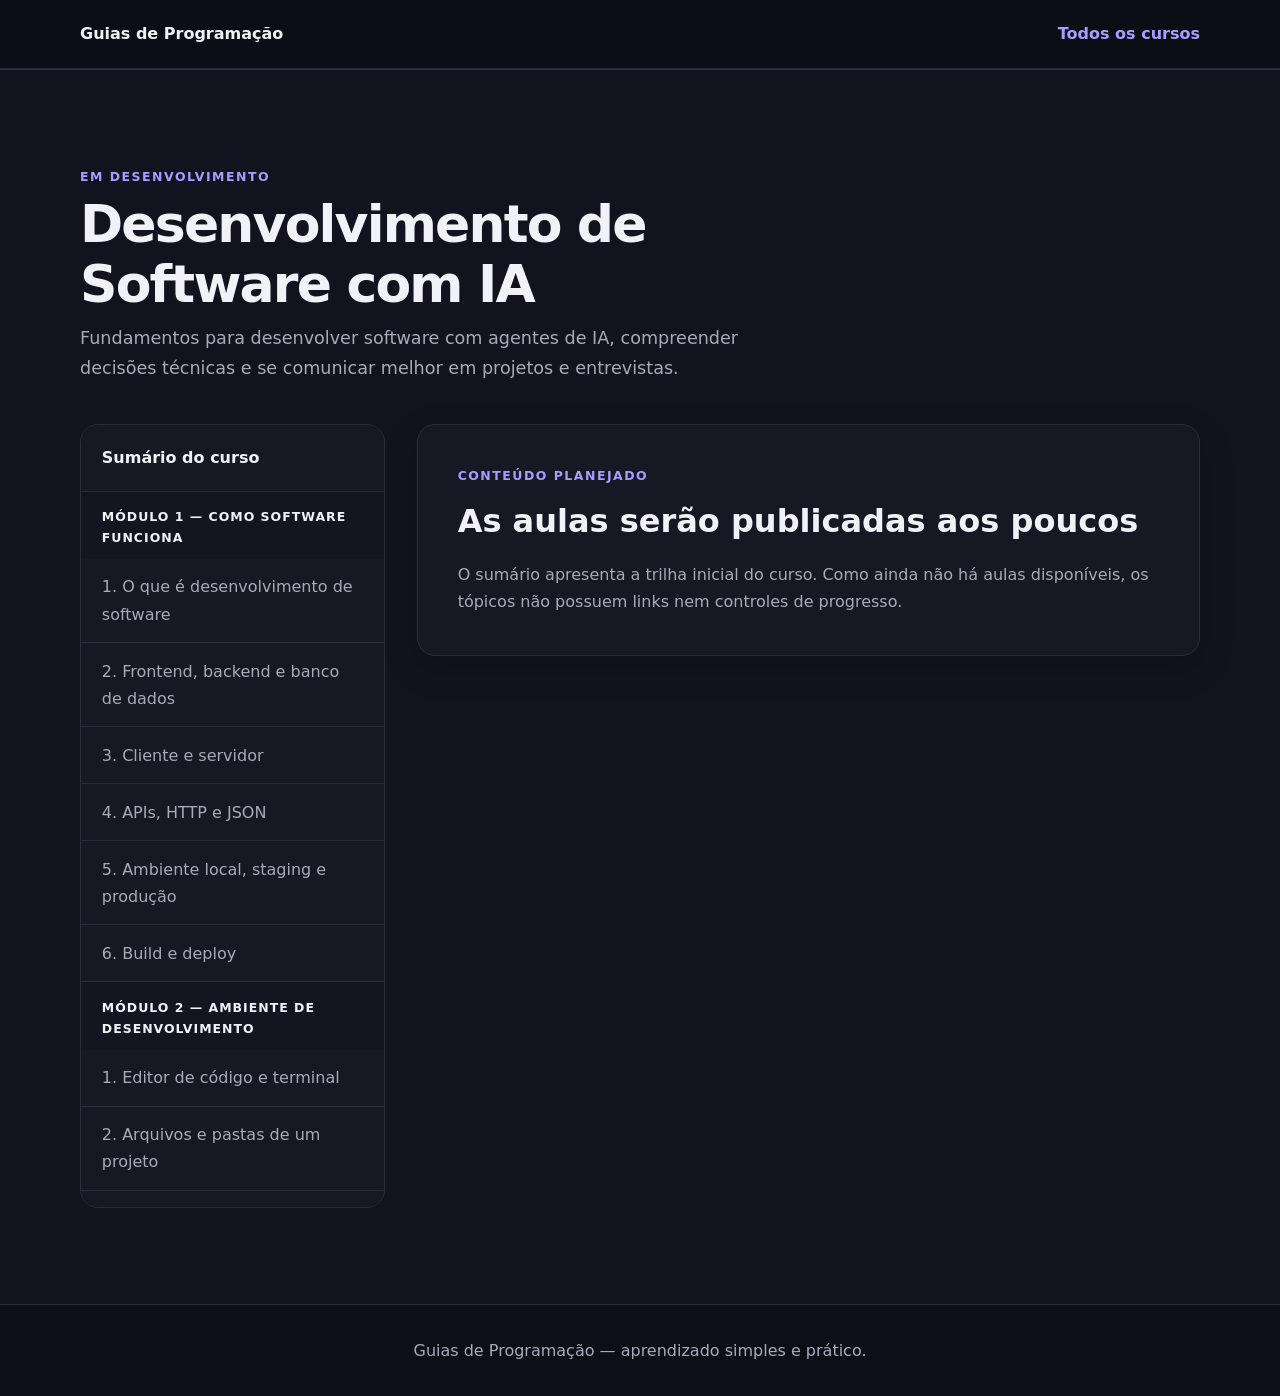
==== cursos/desenvolvimento-software-ia/index.html @ e7dbbbdd "refactor(site): separa home e páginas dos cursos" ====
<!DOCTYPE html>
<html lang="pt-BR">
  <head>
    <meta charset="UTF-8" />
    <meta name="viewport" content="width=device-width, initial-scale=1.0" />
    <meta name="description" content="Curso de fundamentos para desenvolver software com ferramentas e agentes de IA." />
    <title>Desenvolvimento de Software com IA — Guias de Programação</title>
    <link rel="stylesheet" href="../../styles.css" />
  </head>
  <body>
    <header class="site-header">
      <div class="container header-content">
        <a class="brand" href="../../">Guias de Programação</a>
        <nav aria-label="Navegação do curso">
          <a href="../../">Todos os cursos</a>
        </nav>
      </div>
    </header>

    <main>
      <!-- Estrutura inicial do curso de desenvolvimento com IA -->
      <section class="course-section course-section-alternate" id="curso-ia">
        <div class="container">
          <div class="section-heading">
            <p class="eyebrow">Em desenvolvimento</p>
            <h2>Desenvolvimento de Software com IA</h2>
            <p>
              Fundamentos para desenvolver software com agentes de IA,
              compreender decisões técnicas e se comunicar melhor em projetos e
              entrevistas.
            </p>
          </div>

          <div class="course-layout">
            <aside class="summary" aria-labelledby="summary-title-ia" tabindex="0">
              <h3 id="summary-title-ia">Sumário do curso</h3>

              <div class="summary-group">
                <h4>Módulo 1 — Como software funciona</h4>
                <ol>
                  <li class="future">O que é desenvolvimento de software</li>
                  <li class="future">Frontend, backend e banco de dados</li>
                  <li class="future">Cliente e servidor</li>
                  <li class="future">APIs, HTTP e JSON</li>
                  <li class="future">Ambiente local, staging e produção</li>
                  <li class="future">Build e deploy</li>
                </ol>
              </div>

              <div class="summary-group">
                <h4>Módulo 2 — Ambiente de desenvolvimento</h4>
                <ol>
                  <li class="future">Editor de código e terminal</li>
                  <li class="future">Arquivos e pastas de um projeto</li>
                  <li class="future">Dependências e pacotes</li>
                  <li class="future">npm e scripts</li>
                  <li class="future">Variáveis de ambiente</li>
                  <li class="future">Como ler um projeto que você não criou</li>
                </ol>
              </div>

              <div class="summary-group">
                <h4>Módulo 3 — Git e colaboração</h4>
                <ol>
                  <li class="future">Repositórios</li>
                  <li class="future">Commit e histórico</li>
                  <li class="future">Branches</li>
                  <li class="future">Diff</li>
                  <li class="future">Merge e conflitos</li>
                  <li class="future">Pull Request</li>
                  <li class="future">Tags, versões e rollback</li>
                  <li class="future">Git trabalhando com agentes de IA</li>
                </ol>
              </div>

              <div class="summary-group">
                <h4>Módulo 4 — Qualidade de software</h4>
                <ol>
                  <li class="future">Bugs e regressões</li>
                  <li class="future">Critérios de aceite</li>
                  <li class="future">Testes manuais e automatizados</li>
                  <li class="future">Testes unitários, integração e end-to-end</li>
                  <li class="future">Lint e validações</li>
                  <li class="future">Code review</li>
                  <li class="future">Como validar código produzido por IA</li>
                </ol>
              </div>

              <div class="summary-group">
                <h4>Módulo 5 — Segurança</h4>
                <ol>
                  <li class="future">Senhas, tokens e API keys</li>
                  <li class="future"><code>.env</code></li>
                  <li class="future">Permissões</li>
                  <li class="future">Dados de produção</li>
                  <li class="future">Comandos destrutivos</li>
                  <li class="future">Princípio do menor privilégio</li>
                  <li class="future">Segurança ao dar autonomia para agentes</li>
                </ol>
              </div>

              <div class="summary-group">
                <h4>Módulo 6 — Fundamentos de arquitetura</h4>
                <ol>
                  <li class="future">O que é arquitetura de software</li>
                  <li class="future">Componentes e camadas</li>
                  <li class="future">Separação de responsabilidades</li>
                  <li class="future">Dependências e acoplamento</li>
                  <li class="future">Monólitos e serviços</li>
                  <li class="future">Escalabilidade</li>
                  <li class="future">Cache, filas e eventos: visão introdutória</li>
                </ol>
              </div>

              <div class="summary-group">
                <h4>Módulo 7 — Desenvolvimento com IA</h4>
                <ol>
                  <li class="future">Como usar IA no desenvolvimento</li>
                  <li class="future">O que a IA consegue e não consegue fazer</li>
                  <li class="future">Desenvolver sem dominar uma linguagem de programação</li>
                  <li class="future">Prompts para desenvolvimento</li>
                  <li class="future">Contexto e documentação</li>
                  <li class="future"><code>AGENTS.md</code> e arquivos de instruções</li>
                  <li class="future">Engenharia de contexto</li>
                </ol>
              </div>

              <div class="summary-group">
                <h4>Módulo 8 — Agentes de IA</h4>
                <ol>
                  <li class="future">O que é um agente</li>
                  <li class="future">Diferença entre LLM e agente</li>
                  <li class="future">Agent loop</li>
                  <li class="future">Tools: ferramentas usadas pelo agente</li>
                  <li class="future">Agent harness</li>
                  <li class="future">Subagentes</li>
                  <li class="future">Um agente ou vários agentes</li>
                  <li class="future">Orquestração</li>
                </ol>
              </div>

              <div class="summary-group">
                <h4>Módulo 9 — Skills e MCP</h4>
                <ol>
                  <li class="future">O que são skills</li>
                  <li class="future">Quando criar uma skill</li>
                  <li class="future">O que é MCP</li>
                  <li class="future">Cliente e servidor MCP</li>
                  <li class="future">Tools e recursos via MCP</li>
                  <li class="future">Diferença entre skills e MCP</li>
                </ol>
              </div>

              <div class="summary-group">
                <h4>Módulo 10 — Aplicações que usam IA</h4>
                <ol>
                  <li class="future">O que é um LLM</li>
                  <li class="future">Context window e tokens</li>
                  <li class="future">Embeddings: visão introdutória</li>
                  <li class="future">RAG</li>
                  <li class="future">Bases de conhecimento</li>
                  <li class="future">Quando uma aplicação realmente precisa de IA</li>
                </ol>
              </div>

              <div class="summary-group">
                <h4>Módulo 11 — Engenharia de agentes</h4>
                <ol>
                  <li class="future">Observabilidade</li>
                  <li class="future">Tracing</li>
                  <li class="future">Evals</li>
                  <li class="future">Custos e consumo de tokens</li>
                  <li class="future">Confiabilidade</li>
                  <li class="future">Limites de autonomia</li>
                  <li class="future">Como avaliar se um agente está funcionando bem</li>
                </ol>
              </div>

              <div class="summary-group">
                <h4>Módulo 12 — Workflow profissional com IA</h4>
                <ol>
                  <li class="future">Entender o problema</li>
                  <li class="future">Definir requisitos</li>
                  <li class="future">Planejar</li>
                  <li class="future">Implementar</li>
                  <li class="future">Testar</li>
                  <li class="future">Revisar</li>
                  <li class="future">Documentar</li>
                  <li class="future">Versionar</li>
                  <li class="future">Fazer deploy</li>
                  <li class="future">Quando pedir intervenção humana</li>
                </ol>
              </div>

              <div class="summary-group">
                <h4>Módulo 13 — Tomada de decisões técnicas</h4>
                <ol>
                  <li class="future">Criar ou reutilizar</li>
                  <li class="future">Solução simples ou solução robusta</li>
                  <li class="future">Automatizar ou manter manual</li>
                  <li class="future">Biblioteca ou código próprio</li>
                  <li class="future">Um agente ou múltiplos agentes</li>
                  <li class="future">Como avaliar benefícios, problemas, riscos e esforço</li>
                </ol>
              </div>

              <div class="summary-group">
                <h4>Módulo 14 — Projeto prático</h4>
                <ol>
                  <li class="future">Criar uma aplicação pequena do zero</li>
                  <li class="future">Organizar o projeto para trabalhar com IA</li>
                  <li class="future">Usar agente para implementação</li>
                  <li class="future">Criar testes</li>
                  <li class="future">Revisar alterações</li>
                  <li class="future">Documentar decisões</li>
                  <li class="future">Versionar e publicar</li>
                </ol>
              </div>

              <div class="summary-group">
                <h4>Módulo 15 — Preparação profissional</h4>
                <ol>
                  <li class="future">Como explicar decisões técnicas</li>
                  <li class="future">Como conversar com desenvolvedores</li>
                  <li class="future">Como responder perguntas técnicas em entrevistas</li>
                  <li class="future">Como admitir que não sabe algo sem perder credibilidade</li>
                  <li class="future">Exercícios com perguntas de entrevistas técnicas</li>
                </ol>
              </div>
            </aside>

            <div class="course-empty-state">
              <p class="eyebrow">Conteúdo planejado</p>
              <h3>As aulas serão publicadas aos poucos</h3>
              <p>
                O sumário apresenta a trilha inicial do curso. Como ainda não há
                aulas disponíveis, os tópicos não possuem links nem controles de
                progresso.
              </p>
            </div>
          </div>
        </div>
      </section>
    </main>

    <footer>
      <div class="container">
        <p>Guias de Programação — aprendizado simples e prático.</p>
      </div>
    </footer>
  </body>
</html>
---- styles.css ----
/* Cores e medidas principais do projeto */
:root {
  color-scheme: dark;
  --background: #0d0e16;
  --surface: #171824;
  --surface-soft: #222139;
  --text: #f2f1f8;
  --text-soft: #aaa9ba;
  --primary: #a89cff;
  --primary-dark: #5948c7;
  --accent: #f5d547;
  --border: #2c2d3c;
  --code: #0b0c12;
  --shadow: 0 18px 45px rgba(0, 0, 0, 0.28);
  --radius: 18px;
}

* {
  box-sizing: border-box;
}

html {
  scroll-behavior: smooth;
}

body {
  margin: 0;
  background: var(--background);
  color: var(--text);
  font-family: system-ui, -apple-system, BlinkMacSystemFont, "Segoe UI", sans-serif;
  font-size: 1rem;
  line-height: 1.7;
}

a {
  color: inherit;
}

button,
a {
  -webkit-tap-highlight-color: transparent;
}

.container {
  width: min(1120px, calc(100% - 2rem));
  margin-inline: auto;
}

/* Cabeçalho fixo e compacto */
.site-header {
  position: sticky;
  top: 0;
  z-index: 10;
  border-bottom: 1px solid rgba(44, 45, 60, 0.85);
  background: rgba(13, 14, 22, 0.88);
  backdrop-filter: blur(12px);
}

.header-content {
  display: flex;
  min-height: 68px;
  align-items: center;
  justify-content: space-between;
  gap: 1rem;
}

.brand,
nav a {
  font-weight: 750;
  text-decoration: none;
}

nav a {
  color: var(--primary);
}

nav {
  display: flex;
  gap: 1.25rem;
}

.hero {
  padding: 7rem 0 6rem;
  background:
    radial-gradient(circle at 85% 20%, rgba(140, 124, 255, 0.2), transparent 28rem),
    linear-gradient(180deg, #12131e 0%, var(--background) 100%);
}

.hero-content {
  max-width: 820px;
}

.eyebrow {
  margin: 0 0 0.5rem;
  color: var(--primary);
  font-size: 0.78rem;
  font-weight: 800;
  letter-spacing: 0.12em;
  text-transform: uppercase;
}

h1,
h2,
h3,
h4,
h5,
p {
  margin-top: 0;
}

h1 {
  max-width: 720px;
  margin-bottom: 1rem;
  font-size: clamp(2.7rem, 8vw, 5.25rem);
  line-height: 1.02;
  letter-spacing: -0.055em;
}

.hero-description {
  max-width: 650px;
  margin-bottom: 2.5rem;
  color: var(--text-soft);
  font-size: clamp(1.1rem, 3vw, 1.35rem);
}

/* Cards que levam às seções dos cursos */
.course-cards {
  display: grid;
  max-width: 690px;
  gap: 1rem;
  scroll-margin-top: 92px;
}

.course-card {
  display: grid;
  padding: 1.35rem;
  grid-template-columns: auto 1fr auto;
  align-items: center;
  gap: 1.15rem;
  border: 1px solid var(--border);
  border-radius: var(--radius);
  background: var(--surface);
  box-shadow: var(--shadow);
  text-decoration: none;
  transition: transform 180ms ease, border-color 180ms ease;
}

.course-card:hover {
  transform: translateY(-3px);
  border-color: var(--primary);
}

.course-icon {
  display: grid;
  width: 58px;
  height: 58px;
  place-items: center;
  border-radius: 14px;
  background: var(--accent);
  color: #24210d;
  font-weight: 900;
}

.course-card small,
.course-card strong,
.course-card span span {
  display: block;
}

.course-card small,
.course-card span span {
  color: var(--text-soft);
}

.course-card strong {
  margin: 0.1rem 0;
  font-size: 1.2rem;
}

.arrow {
  color: var(--primary);
  font-size: 1.75rem;
}

.course-section {
  padding: 6rem 0;
  scroll-margin-top: 68px;
}

.course-section-alternate {
  border-top: 1px solid var(--border);
  background: #12131e;
}

.section-heading {
  max-width: 700px;
  margin-bottom: 2.5rem;
}

.section-heading h2 {
  margin-bottom: 0.6rem;
  font-size: clamp(2rem, 5vw, 3.25rem);
  line-height: 1.15;
  letter-spacing: -0.035em;
}

.section-heading > p:last-child {
  color: var(--text-soft);
  font-size: 1.1rem;
}

.course-layout {
  display: grid;
  grid-template-columns: minmax(230px, 0.7fr) minmax(0, 1.8fr);
  align-items: start;
  gap: 2rem;
}

/* Sumário lateral das aulas */
.summary {
  position: sticky;
  top: 92px;
  max-height: calc(100vh - 116px);
  overflow-y: auto;
  border: 1px solid var(--border);
  border-radius: var(--radius);
  background: var(--surface);
}

.summary h3 {
  padding: 1.2rem 1.3rem;
  margin: 0;
  border-bottom: 1px solid var(--border);
  font-size: 1rem;
}

.summary:focus-visible {
  outline: 3px solid var(--accent);
  outline-offset: 3px;
}

.summary-group {
  border-bottom: 1px solid var(--border);
}

.summary-group:last-child {
  border-bottom: 0;
}

.summary-group h4 {
  padding: 0.9rem 1.3rem 0.65rem;
  margin: 0;
  background: #141520;
  color: var(--text);
  font-size: 0.78rem;
  letter-spacing: 0.08em;
  text-transform: uppercase;
}

.summary ol {
  padding: 0;
  margin: 0;
  list-style-position: inside;
}

.summary li {
  padding: 0.9rem 1.3rem;
  border-bottom: 1px solid var(--border);
  color: var(--text-soft);
}

.summary li:last-child {
  border-bottom: 0;
}

.summary li.current {
  background: var(--surface-soft);
  color: var(--primary);
  font-weight: 750;
}

.summary li.future {
  background: var(--surface);
  color: var(--text-soft);
}

.summary a {
  text-decoration: none;
}

.summary .coming-soon,
.summary .lesson-status {
  display: block;
  margin-left: 1.45rem;
  font-size: 0.75rem;
  font-weight: 700;
  text-transform: uppercase;
}

.summary .lesson-status {
  margin-top: 0.2rem;
  color: var(--text-soft);
  letter-spacing: 0.04em;
}

.summary li.is-completed {
  box-shadow: inset 4px 0 0 var(--accent);
}

.summary li.is-completed .lesson-status {
  color: var(--accent);
}

.summary-project {
  padding-bottom: 1rem;
  background: #141520;
}

.summary-project-card {
  padding: 1rem;
  margin: 0 1.3rem;
  border: 1px solid var(--border);
  border-left: 4px solid var(--primary);
  border-radius: 10px;
  background: var(--surface-soft);
}

.summary-project-card strong,
.summary-project-card .project-status {
  display: block;
}

.summary-project-card .project-status {
  margin-top: 0.25rem;
  color: var(--primary);
  font-size: 0.72rem;
  font-weight: 800;
  letter-spacing: 0.06em;
  text-transform: uppercase;
}

.summary-project-card p {
  margin: 0.65rem 0 0;
  color: var(--text-soft);
  font-size: 0.85rem;
  line-height: 1.55;
}

/* Coluna com as aulas disponíveis */
.lessons {
  display: grid;
  gap: 2rem;
}

.course-empty-state {
  padding: clamp(1.5rem, 4vw, 2.5rem);
  border: 1px solid var(--border);
  border-radius: var(--radius);
  background: var(--surface);
  box-shadow: 0 12px 35px rgba(0, 0, 0, 0.2);
}

.course-empty-state h3 {
  margin: 0.35rem 0 0.75rem;
  font-size: clamp(1.4rem, 3vw, 2rem);
}

.course-empty-state p:last-child {
  margin-bottom: 0;
  color: var(--text-soft);
}

.lesson {
  overflow: hidden;
  border: 1px solid var(--border);
  border-radius: var(--radius);
  background: var(--surface);
  box-shadow: 0 12px 35px rgba(0, 0, 0, 0.2);
  scroll-margin-top: 92px;
}

.lesson-header,
.lesson > section {
  padding: 1.7rem clamp(1.25rem, 4vw, 2.5rem);
}

.lesson-header {
  background: var(--primary-dark);
  color: #fff;
}

.lesson-header span {
  font-size: 0.8rem;
  font-weight: 800;
  letter-spacing: 0.1em;
  text-transform: uppercase;
}

.lesson-header h3 {
  margin: 0.3rem 0 0;
  font-size: clamp(1.6rem, 4vw, 2.25rem);
  line-height: 1.2;
}

.lesson > section {
  border-bottom: 1px solid var(--border);
}

.lesson > section:last-child {
  border-bottom: 0;
}

.lesson h4 {
  margin-bottom: 0.45rem;
  font-size: 1.15rem;
}

.lesson p:last-child {
  margin-bottom: 0;
}

.pronunciation {
  background: #242115;
}

pre {
  overflow-x: auto;
  padding: 1.2rem;
  margin: 1rem 0 0;
  border-radius: 12px;
  background: var(--code);
  color: #f4f4f8;
  font-size: 0.95rem;
  line-height: 1.6;
}

code {
  font-family: "Cascadia Code", Consolas, monospace;
}

p code {
  padding: 0.12rem 0.35rem;
  border-radius: 5px;
  background: var(--surface-soft);
  color: var(--primary);
}

.answer-toggle {
  padding: 0.75rem 1rem;
  margin-top: 0.75rem;
  border: 0;
  border-radius: 10px;
  background: var(--primary-dark);
  color: #fff;
  cursor: pointer;
  font: inherit;
  font-weight: 750;
  transition: background-color 180ms ease;
}

.answer-toggle:hover {
  background: #4838ad;
}

.answer-toggle:focus-visible,
a:focus-visible {
  outline: 3px solid var(--accent);
  outline-offset: 3px;
}

.answer {
  padding: 1.25rem;
  margin-top: 1rem;
  border-left: 4px solid var(--primary);
  border-radius: 0 12px 12px 0;
  background: var(--surface-soft);
}

.answer h5 {
  margin-bottom: 0.5rem;
  font-size: 1rem;
}

.answer pre {
  margin-bottom: 1rem;
}

.lesson-completion {
  background: #141622;
}

.completion-control {
  display: flex;
  padding: 1rem;
  align-items: center;
  gap: 0.75rem;
  border: 1px solid var(--border);
  border-radius: 12px;
  background: var(--surface-soft);
  cursor: pointer;
  font-weight: 750;
}

.completion-control:hover {
  border-color: var(--primary);
}

.lesson-completion.is-completed .completion-control {
  border-color: var(--accent);
  background: #242115;
}

.lesson-completion-input {
  width: 1.25rem;
  height: 1.25rem;
  flex: 0 0 auto;
  margin: 0;
  accent-color: var(--primary-dark);
}

.lesson-completion-input:focus-visible {
  outline: 3px solid var(--accent);
  outline-offset: 3px;
}

.lesson-completion p {
  margin: 0.65rem 0 0;
  color: var(--text-soft);
  font-size: 0.9rem;
}

/* Área reservada para projetos que serão desenvolvidos no futuro */
.projects-section {
  padding: 6rem 0;
  border-top: 1px solid var(--border);
  background: #12131e;
  scroll-margin-top: 68px;
}

.projects-grid {
  display: grid;
  grid-template-columns: repeat(2, minmax(0, 1fr));
  gap: 1.25rem;
}

.project-card {
  padding: 1.5rem;
  border: 1px solid var(--border);
  border-radius: var(--radius);
  background: var(--surface);
}

.project-card span {
  color: var(--primary);
  font-size: 0.75rem;
  font-weight: 800;
  letter-spacing: 0.08em;
  text-transform: uppercase;
}

.project-card h3 {
  margin: 0.45rem 0;
  font-size: 1.25rem;
}

.project-card p {
  margin-bottom: 0;
  color: var(--text-soft);
}

footer {
  padding: 2rem 0;
  border-top: 1px solid var(--border);
  color: var(--text-soft);
  text-align: center;
}

footer p {
  margin: 0;
}

/* Ajustes para celulares e telas menores */
@media (max-width: 760px) {
  .hero {
    padding: 5rem 0 4rem;
  }

  .course-section {
    padding: 4rem 0;
  }

  .projects-section {
    padding: 4rem 0;
  }

  .course-layout {
    grid-template-columns: 1fr;
  }

  .summary {
    position: static;
    max-height: none;
    overflow: visible;
  }

  .projects-grid {
    grid-template-columns: 1fr;
  }
}

@media (max-width: 480px) {
  .brand {
    font-size: 0.9rem;
  }

  nav {
    gap: 0.75rem;
    font-size: 0.85rem;
  }

  .course-card {
    grid-template-columns: auto 1fr;
  }

  .course-card .arrow {
    display: none;
  }

  .course-icon {
    width: 48px;
    height: 48px;
  }
}

@media (prefers-reduced-motion: reduce) {
  html {
    scroll-behavior: auto;
  }

  .course-card {
    transition: none;
  }
}
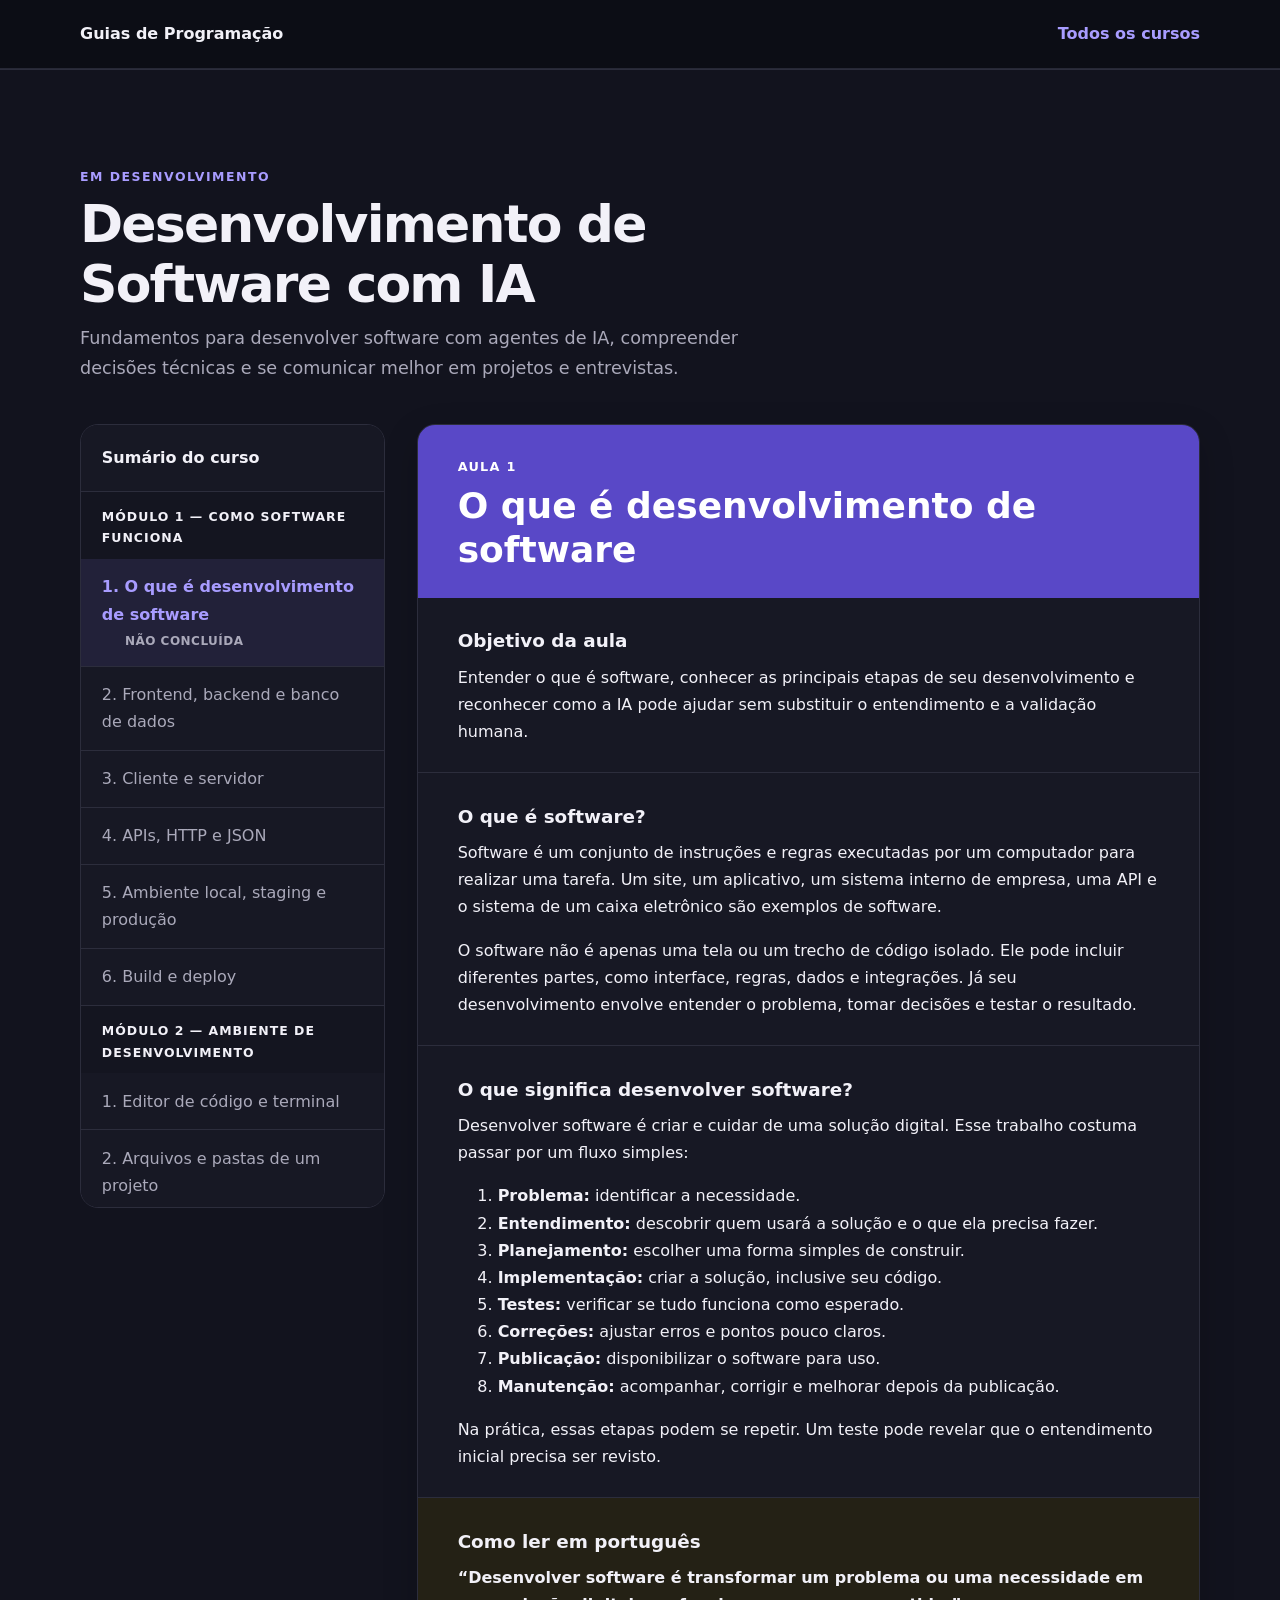
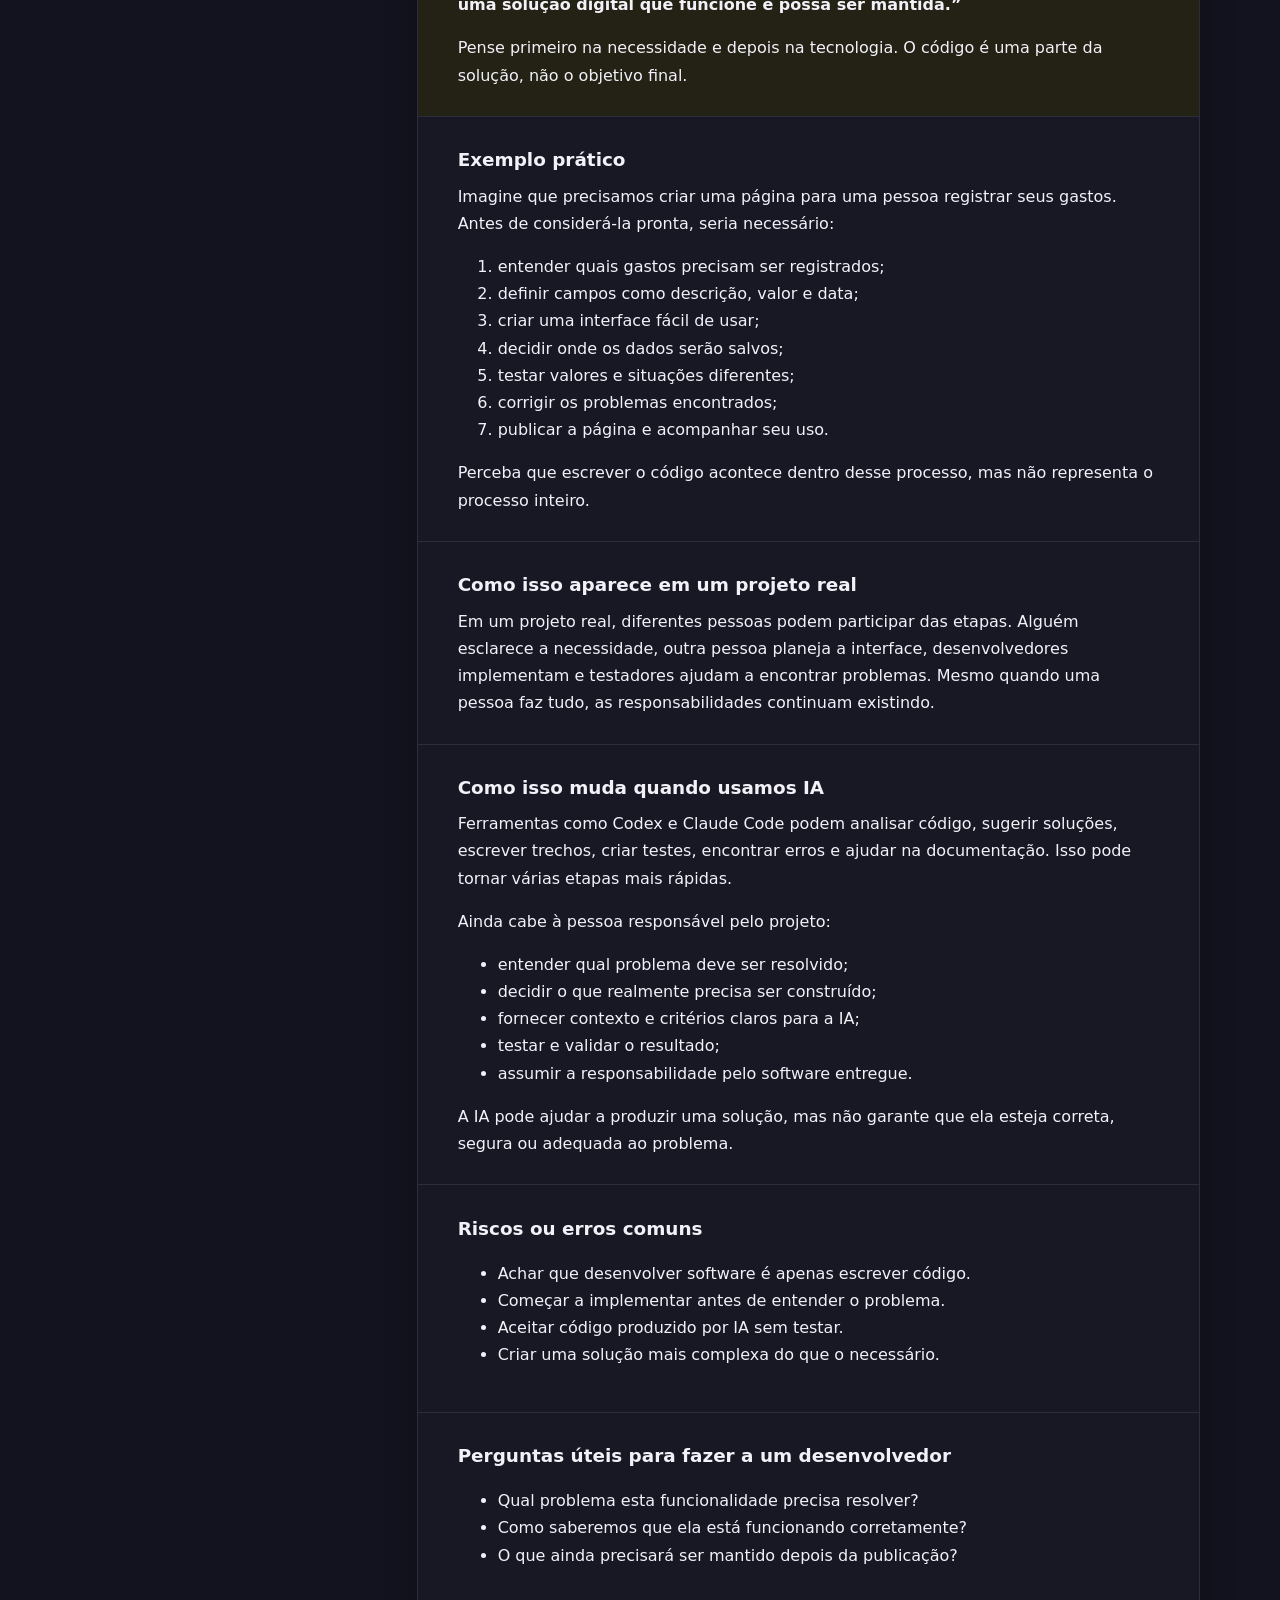
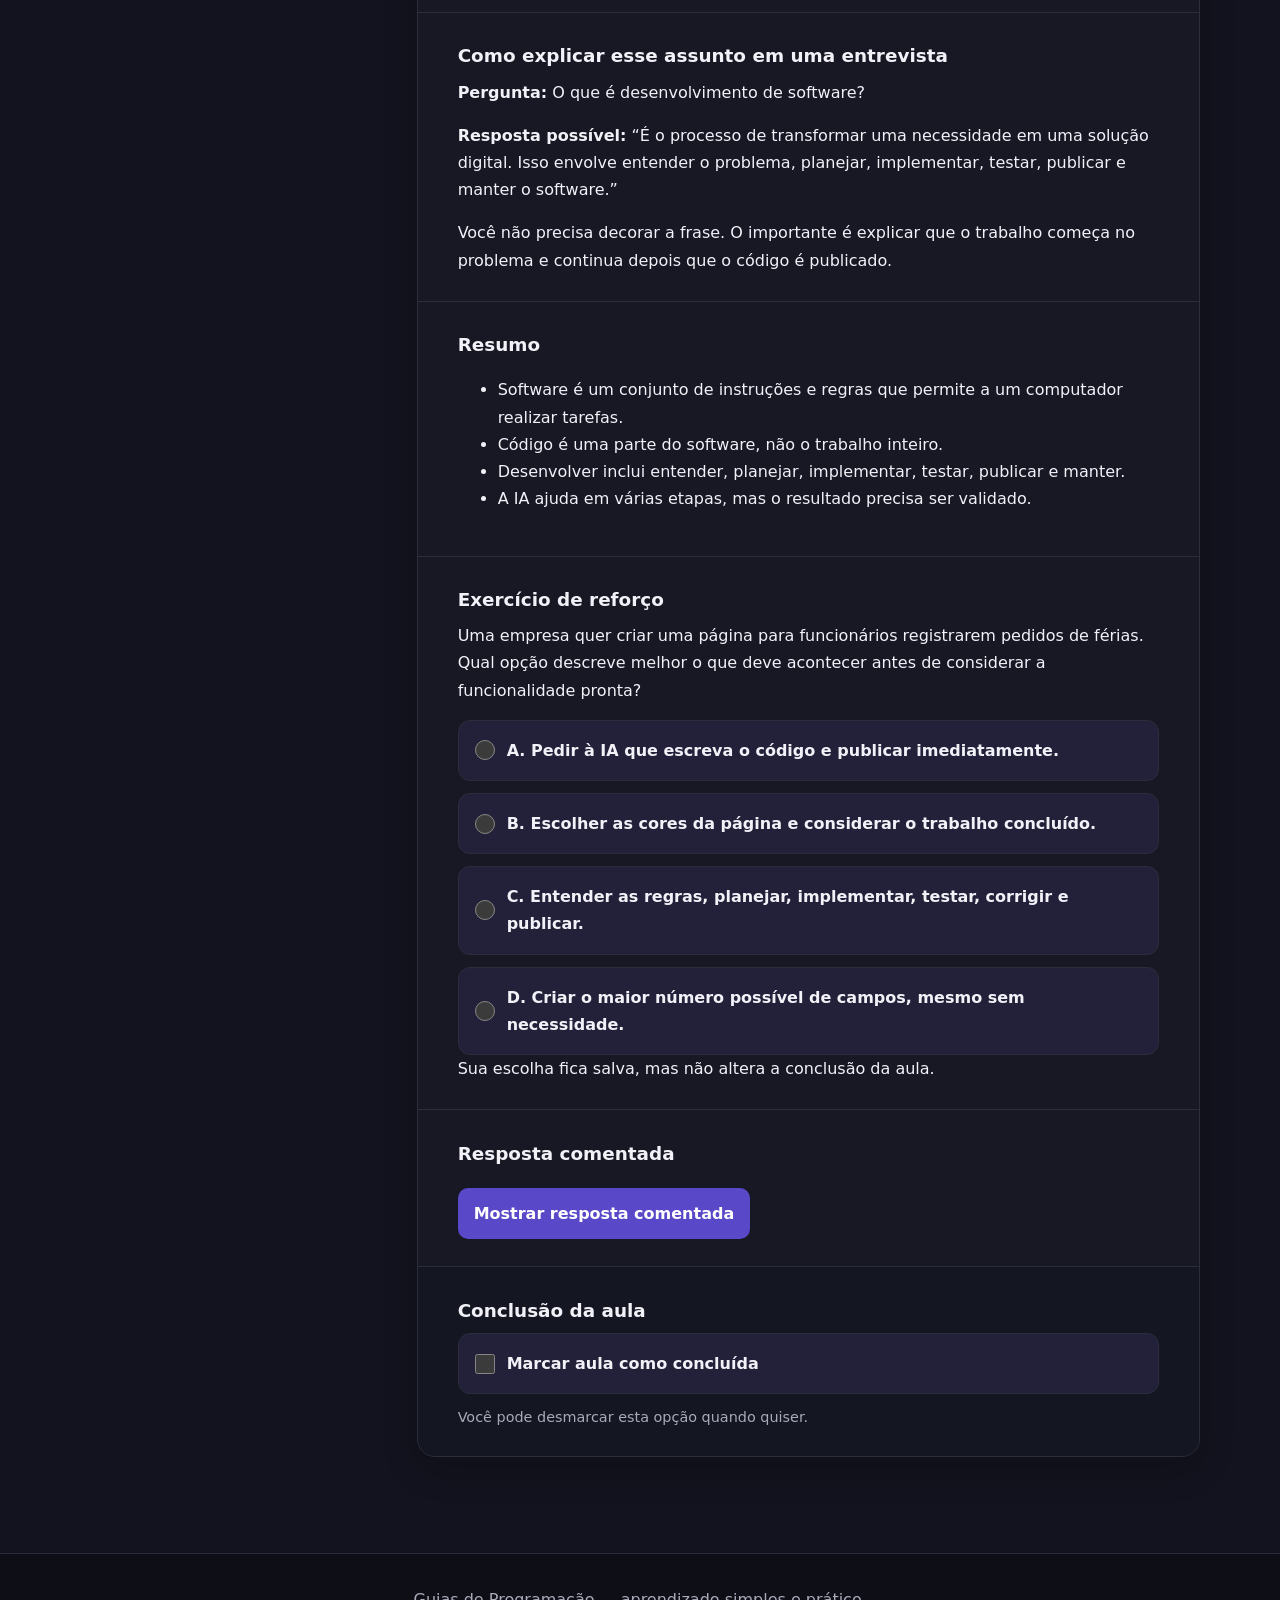
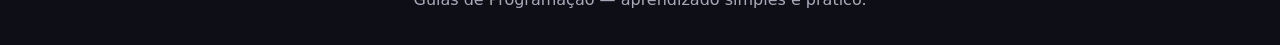
==== commit 05a2909e: "feat(curso-ia): adiciona aula 1 sobre desenvolvimento de software" ====
--- a/cursos/desenvolvimento-software-ia/index.html
+++ b/cursos/desenvolvimento-software-ia/index.html
@@ -38,7 +38,14 @@
               <div class="summary-group">
                 <h4>Módulo 1 — Como software funciona</h4>
                 <ol>
-                  <li class="future">O que é desenvolvimento de software</li>
+                  <li
+                    class="current"
+                    data-course-id="desenvolvimento-software-ia"
+                    data-lesson-id="aula-1"
+                  >
+                    <a href="#aula-1">O que é desenvolvimento de software</a>
+                    <span class="lesson-status">Não concluída</span>
+                  </li>
                   <li class="future">Frontend, backend e banco de dados</li>
                   <li class="future">Cliente e servidor</li>
                   <li class="future">APIs, HTTP e JSON</li>
@@ -229,14 +236,295 @@
               </div>
             </aside>
 
-            <div class="course-empty-state">
-              <p class="eyebrow">Conteúdo planejado</p>
-              <h3>As aulas serão publicadas aos poucos</h3>
-              <p>
-                O sumário apresenta a trilha inicial do curso. Como ainda não há
-                aulas disponíveis, os tópicos não possuem links nem controles de
-                progresso.
-              </p>
+            <div class="lessons">
+              <article class="lesson" id="aula-1">
+                <header class="lesson-header">
+                  <span>Aula 1</span>
+                  <h3>O que é desenvolvimento de software</h3>
+                </header>
+
+                <section>
+                  <h4>Objetivo da aula</h4>
+                  <p>
+                    Entender o que é software, conhecer as principais etapas de
+                    seu desenvolvimento e reconhecer como a IA pode ajudar sem
+                    substituir o entendimento e a validação humana.
+                  </p>
+                </section>
+
+                <section>
+                  <h4>O que é software?</h4>
+                  <p>
+                    Software é um conjunto de instruções e regras executadas por
+                    um computador para realizar uma tarefa. Um site, um
+                    aplicativo, um sistema interno de empresa, uma API e o
+                    sistema de um caixa eletrônico são exemplos de software.
+                  </p>
+                  <p>
+                    O software não é apenas uma tela ou um trecho de código
+                    isolado. Ele pode incluir diferentes partes, como interface,
+                    regras, dados e integrações. Já seu desenvolvimento envolve
+                    entender o problema, tomar decisões e testar o resultado.
+                  </p>
+                </section>
+
+                <section>
+                  <h4>O que significa desenvolver software?</h4>
+                  <p>
+                    Desenvolver software é criar e cuidar de uma solução digital.
+                    Esse trabalho costuma passar por um fluxo simples:
+                  </p>
+                  <ol>
+                    <li><strong>Problema:</strong> identificar a necessidade.</li>
+                    <li><strong>Entendimento:</strong> descobrir quem usará a solução e o que ela precisa fazer.</li>
+                    <li><strong>Planejamento:</strong> escolher uma forma simples de construir.</li>
+                    <li><strong>Implementação:</strong> criar a solução, inclusive seu código.</li>
+                    <li><strong>Testes:</strong> verificar se tudo funciona como esperado.</li>
+                    <li><strong>Correções:</strong> ajustar erros e pontos pouco claros.</li>
+                    <li><strong>Publicação:</strong> disponibilizar o software para uso.</li>
+                    <li><strong>Manutenção:</strong> acompanhar, corrigir e melhorar depois da publicação.</li>
+                  </ol>
+                  <p>
+                    Na prática, essas etapas podem se repetir. Um teste pode
+                    revelar que o entendimento inicial precisa ser revisto.
+                  </p>
+                </section>
+
+                <section class="pronunciation">
+                  <h4>Como ler em português</h4>
+                  <p>
+                    <strong>
+                      “Desenvolver software é transformar um problema ou uma
+                      necessidade em uma solução digital que funcione e possa
+                      ser mantida.”
+                    </strong>
+                  </p>
+                  <p>
+                    Pense primeiro na necessidade e depois na tecnologia. O
+                    código é uma parte da solução, não o objetivo final.
+                  </p>
+                </section>
+
+                <section>
+                  <h4>Exemplo prático</h4>
+                  <p>
+                    Imagine que precisamos criar uma página para uma pessoa
+                    registrar seus gastos. Antes de considerá-la pronta, seria
+                    necessário:
+                  </p>
+                  <ol>
+                    <li>entender quais gastos precisam ser registrados;</li>
+                    <li>definir campos como descrição, valor e data;</li>
+                    <li>criar uma interface fácil de usar;</li>
+                    <li>decidir onde os dados serão salvos;</li>
+                    <li>testar valores e situações diferentes;</li>
+                    <li>corrigir os problemas encontrados;</li>
+                    <li>publicar a página e acompanhar seu uso.</li>
+                  </ol>
+                  <p>
+                    Perceba que escrever o código acontece dentro desse processo,
+                    mas não representa o processo inteiro.
+                  </p>
+                </section>
+
+                <section>
+                  <h4>Como isso aparece em um projeto real</h4>
+                  <p>
+                    Em um projeto real, diferentes pessoas podem participar das
+                    etapas. Alguém esclarece a necessidade, outra pessoa planeja
+                    a interface, desenvolvedores implementam e testadores ajudam
+                    a encontrar problemas. Mesmo quando uma pessoa faz tudo, as
+                    responsabilidades continuam existindo.
+                  </p>
+                </section>
+
+                <section>
+                  <h4>Como isso muda quando usamos IA</h4>
+                  <p>
+                    Ferramentas como Codex e Claude Code podem analisar código,
+                    sugerir soluções, escrever trechos, criar testes, encontrar
+                    erros e ajudar na documentação. Isso pode tornar várias
+                    etapas mais rápidas.
+                  </p>
+                  <p>Ainda cabe à pessoa responsável pelo projeto:</p>
+                  <ul>
+                    <li>entender qual problema deve ser resolvido;</li>
+                    <li>decidir o que realmente precisa ser construído;</li>
+                    <li>fornecer contexto e critérios claros para a IA;</li>
+                    <li>testar e validar o resultado;</li>
+                    <li>assumir a responsabilidade pelo software entregue.</li>
+                  </ul>
+                  <p>
+                    A IA pode ajudar a produzir uma solução, mas não garante que
+                    ela esteja correta, segura ou adequada ao problema.
+                  </p>
+                </section>
+
+                <section>
+                  <h4>Riscos ou erros comuns</h4>
+                  <ul>
+                    <li>Achar que desenvolver software é apenas escrever código.</li>
+                    <li>Começar a implementar antes de entender o problema.</li>
+                    <li>Aceitar código produzido por IA sem testar.</li>
+                    <li>Criar uma solução mais complexa do que o necessário.</li>
+                  </ul>
+                </section>
+
+                <section>
+                  <h4>Perguntas úteis para fazer a um desenvolvedor</h4>
+                  <ul>
+                    <li>Qual problema esta funcionalidade precisa resolver?</li>
+                    <li>Como saberemos que ela está funcionando corretamente?</li>
+                    <li>O que ainda precisará ser mantido depois da publicação?</li>
+                  </ul>
+                </section>
+
+                <section>
+                  <h4>Como explicar esse assunto em uma entrevista</h4>
+                  <p><strong>Pergunta:</strong> O que é desenvolvimento de software?</p>
+                  <p>
+                    <strong>Resposta possível:</strong> “É o processo de
+                    transformar uma necessidade em uma solução digital. Isso
+                    envolve entender o problema, planejar, implementar, testar,
+                    publicar e manter o software.”
+                  </p>
+                  <p>
+                    Você não precisa decorar a frase. O importante é explicar
+                    que o trabalho começa no problema e continua depois que o
+                    código é publicado.
+                  </p>
+                </section>
+
+                <section>
+                  <h4>Resumo</h4>
+                  <ul>
+                    <li>
+                      Software é um conjunto de instruções e regras que permite
+                      a um computador realizar tarefas.
+                    </li>
+                    <li>Código é uma parte do software, não o trabalho inteiro.</li>
+                    <li>Desenvolver inclui entender, planejar, implementar, testar, publicar e manter.</li>
+                    <li>A IA ajuda em várias etapas, mas o resultado precisa ser validado.</li>
+                  </ul>
+                </section>
+
+                <section>
+                  <h4>Exercício de reforço</h4>
+                  <p>
+                    Uma empresa quer criar uma página para funcionários
+                    registrarem pedidos de férias. Qual opção descreve melhor o
+                    que deve acontecer antes de considerar a funcionalidade
+                    pronta?
+                  </p>
+                  <div class="exercise-options">
+                    <label
+                      class="completion-control"
+                      for="exercise-ia-aula-1-option-a"
+                    >
+                      <input
+                        class="exercise-answer-input"
+                        id="exercise-ia-aula-1-option-a"
+                        name="exercise-ia-aula-1"
+                        type="radio"
+                        value="a"
+                        data-course-id="desenvolvimento-software-ia"
+                        data-exercise-id="aula-1-exercicio"
+                      />
+                      <span><strong>A.</strong> Pedir à IA que escreva o código e publicar imediatamente.</span>
+                    </label>
+                    <label
+                      class="completion-control"
+                      for="exercise-ia-aula-1-option-b"
+                    >
+                      <input
+                        class="exercise-answer-input"
+                        id="exercise-ia-aula-1-option-b"
+                        name="exercise-ia-aula-1"
+                        type="radio"
+                        value="b"
+                        data-course-id="desenvolvimento-software-ia"
+                        data-exercise-id="aula-1-exercicio"
+                      />
+                      <span><strong>B.</strong> Escolher as cores da página e considerar o trabalho concluído.</span>
+                    </label>
+                    <label
+                      class="completion-control"
+                      for="exercise-ia-aula-1-option-c"
+                    >
+                      <input
+                        class="exercise-answer-input"
+                        id="exercise-ia-aula-1-option-c"
+                        name="exercise-ia-aula-1"
+                        type="radio"
+                        value="c"
+                        data-course-id="desenvolvimento-software-ia"
+                        data-exercise-id="aula-1-exercicio"
+                      />
+                      <span><strong>C.</strong> Entender as regras, planejar, implementar, testar, corrigir e publicar.</span>
+                    </label>
+                    <label
+                      class="completion-control"
+                      for="exercise-ia-aula-1-option-d"
+                    >
+                      <input
+                        class="exercise-answer-input"
+                        id="exercise-ia-aula-1-option-d"
+                        name="exercise-ia-aula-1"
+                        type="radio"
+                        value="d"
+                        data-course-id="desenvolvimento-software-ia"
+                        data-exercise-id="aula-1-exercicio"
+                      />
+                      <span><strong>D.</strong> Criar o maior número possível de campos, mesmo sem necessidade.</span>
+                    </label>
+                  </div>
+                  <p>
+                    Sua escolha fica salva, mas não altera a conclusão da aula.
+                  </p>
+                </section>
+
+                <section>
+                  <h4>Resposta comentada</h4>
+                  <button
+                    class="answer-toggle"
+                    type="button"
+                    aria-expanded="false"
+                    aria-controls="exercise-answer-ia-1"
+                  >
+                    Mostrar resposta comentada
+                  </button>
+
+                  <div class="answer" id="exercise-answer-ia-1" hidden>
+                    <p><strong>A resposta correta é a opção C.</strong></p>
+                    <p>
+                      Primeiro é preciso entender regras como antecedência,
+                      aprovação e datas permitidas. Depois, a equipe pode planejar
+                      os campos e o fluxo, implementar, testar situações reais,
+                      corrigir problemas e só então publicar.
+                    </p>
+                    <p>
+                      A IA pode ajudar no planejamento, no código e nos testes,
+                      mas não deve decidir sozinha as regras da empresa nem
+                      substituir a validação do resultado.
+                    </p>
+                  </div>
+                </section>
+
+                <section class="lesson-completion">
+                  <h4>Conclusão da aula</h4>
+                  <label class="completion-control" for="completion-ia-aula-1">
+                    <input
+                      class="lesson-completion-input"
+                      id="completion-ia-aula-1"
+                      type="checkbox"
+                      data-course-id="desenvolvimento-software-ia"
+                      data-lesson-id="aula-1"
+                    />
+                    <span class="completion-label-text">Marcar aula como concluída</span>
+                  </label>
+                  <p>Você pode desmarcar esta opção quando quiser.</p>
+                </section>
+              </article>
             </div>
           </div>
         </div>
@@ -248,5 +536,7 @@
         <p>Guias de Programação — aprendizado simples e prático.</p>
       </div>
     </footer>
+
+    <script src="../../script.js"></script>
   </body>
 </html>
--- a/styles.css
+++ b/styles.css
@@ -485,6 +485,12 @@
   margin-bottom: 1rem;
 }
 
+.exercise-options {
+  display: grid;
+  margin-top: 1rem;
+  gap: 0.75rem;
+}
+
 .lesson-completion {
   background: #141622;
 }
@@ -510,7 +516,8 @@
   background: #242115;
 }
 
-.lesson-completion-input {
+.lesson-completion-input,
+.exercise-answer-input {
   width: 1.25rem;
   height: 1.25rem;
   flex: 0 0 auto;
@@ -518,7 +525,8 @@
   accent-color: var(--primary-dark);
 }
 
-.lesson-completion-input:focus-visible {
+.lesson-completion-input:focus-visible,
+.exercise-answer-input:focus-visible {
   outline: 3px solid var(--accent);
   outline-offset: 3px;
 }
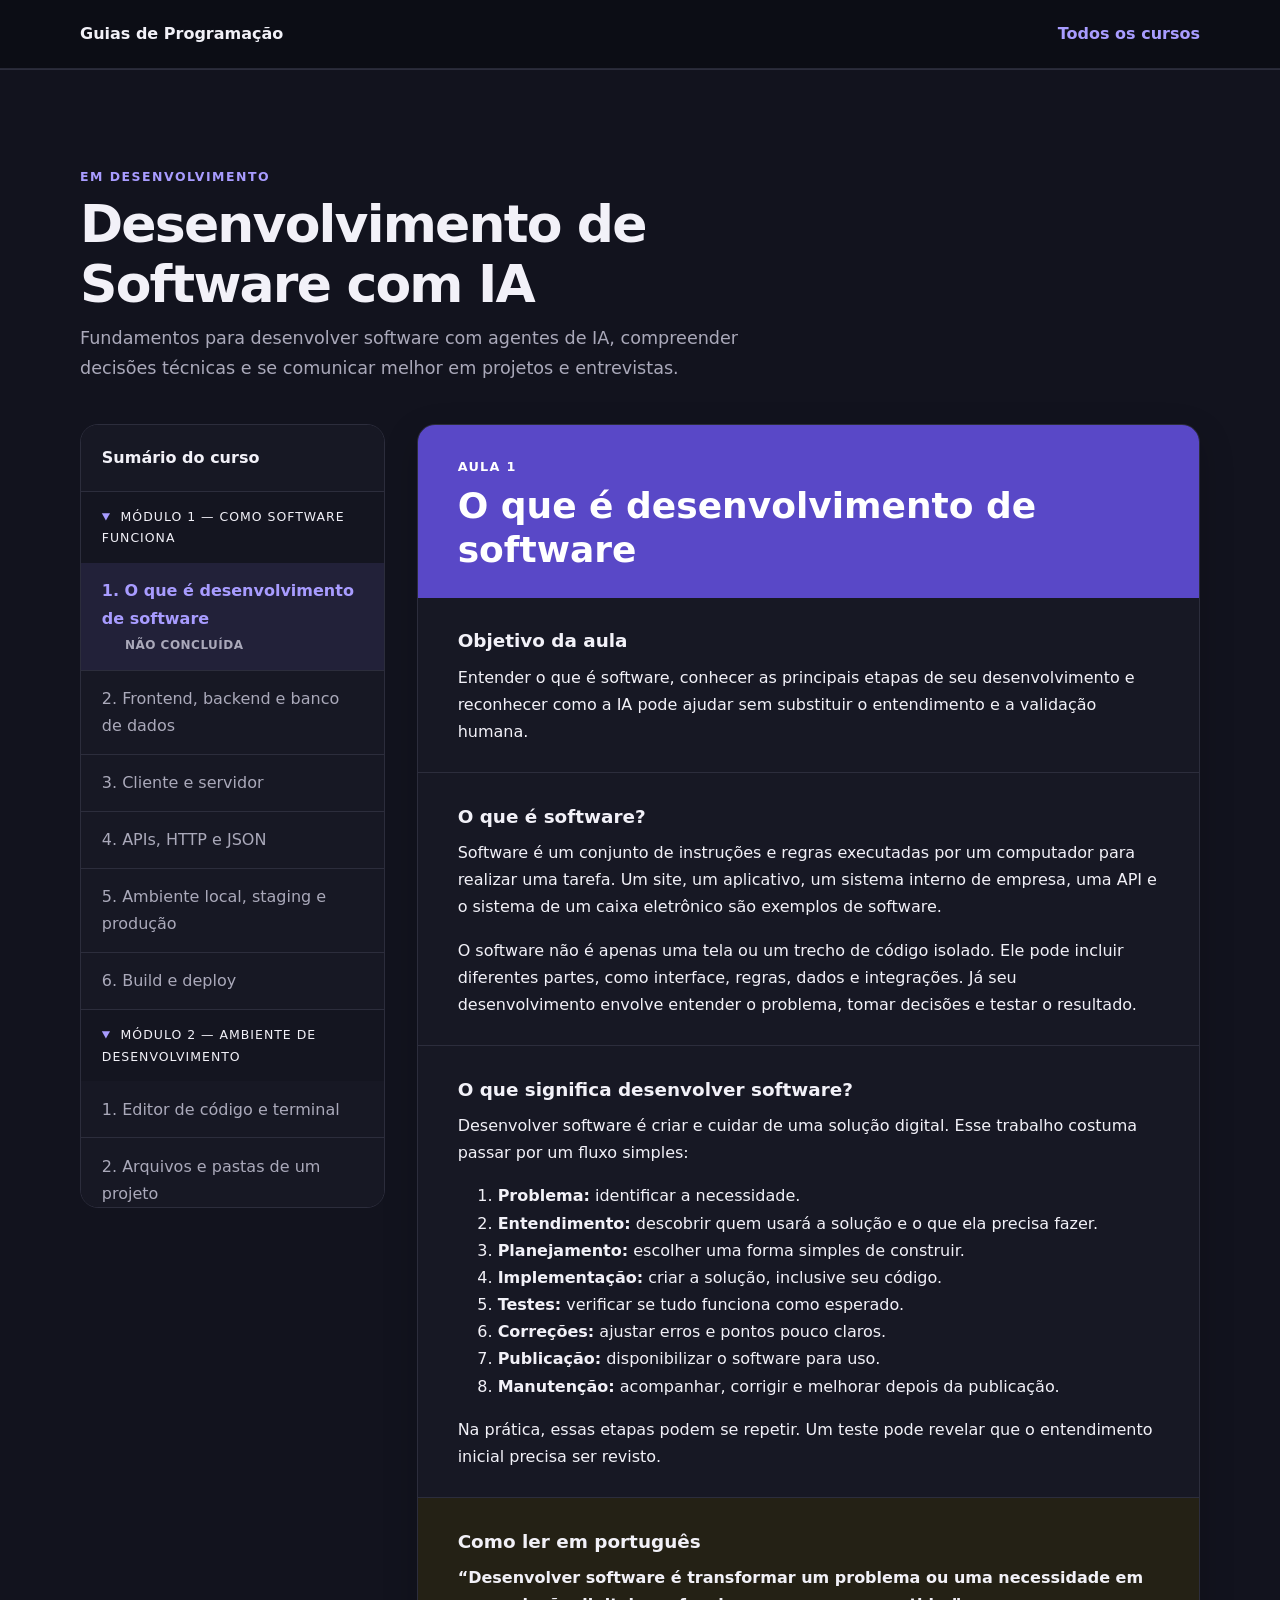
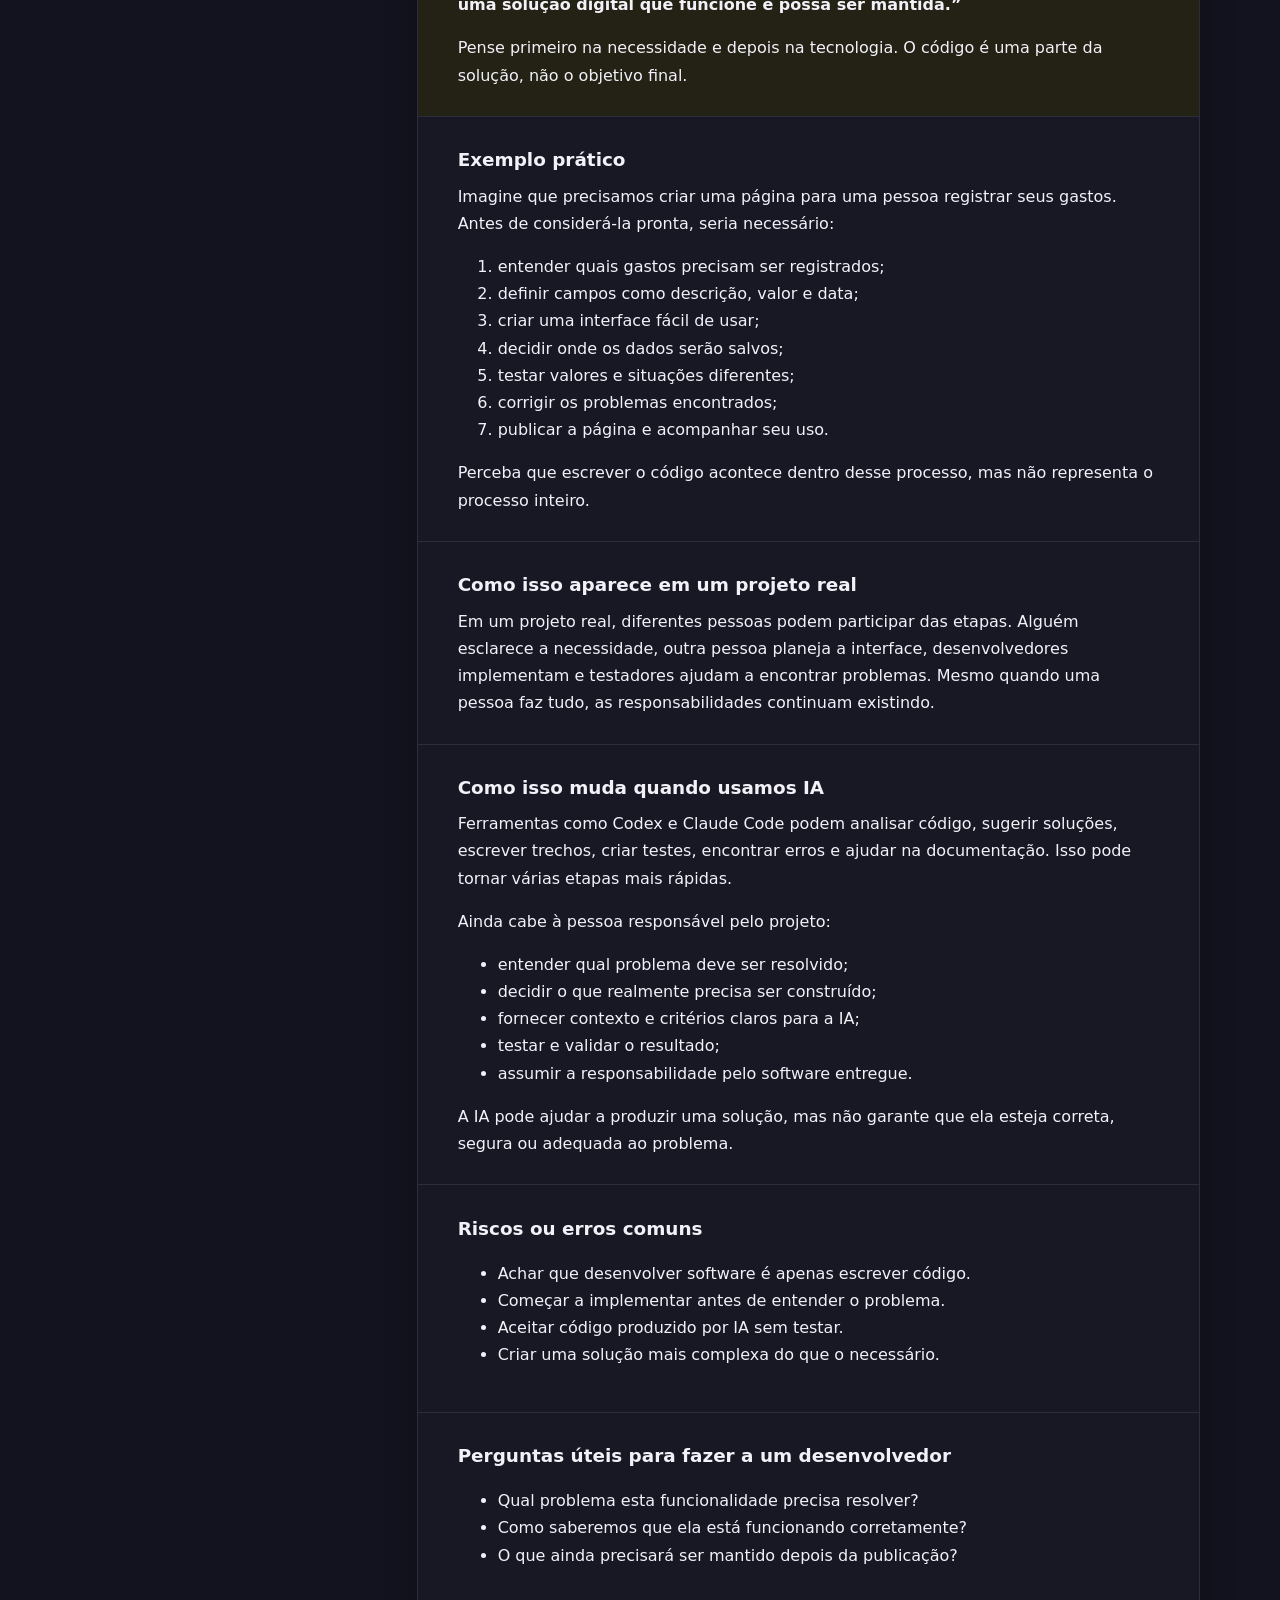
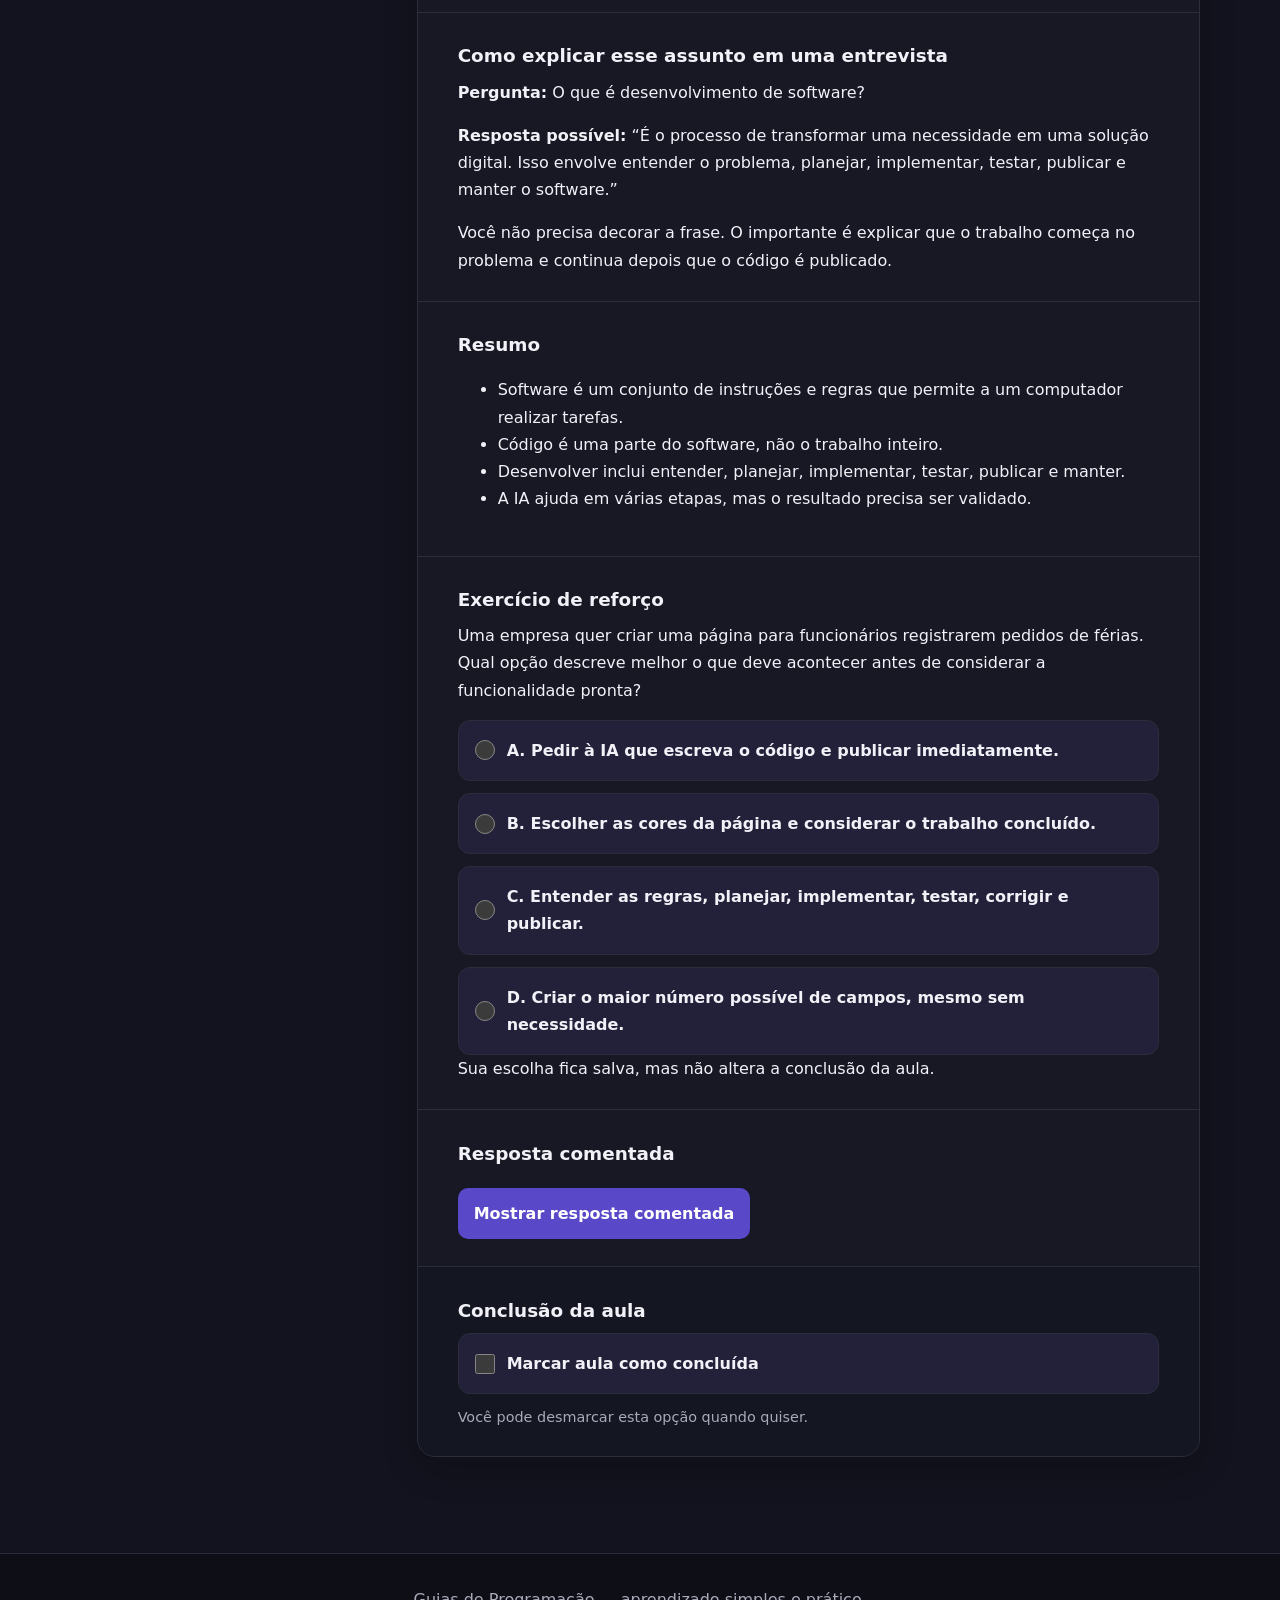
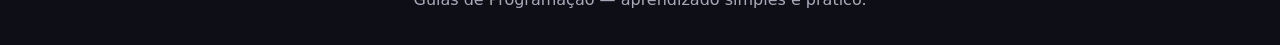
==== commit c1fee92b: "feat: adiciona blocos recolhíveis nos sumários dos cursos" ====
--- a/cursos/desenvolvimento-software-ia/index.html
+++ b/cursos/desenvolvimento-software-ia/index.html
@@ -35,8 +35,8 @@
             <aside class="summary" aria-labelledby="summary-title-ia" tabindex="0">
               <h3 id="summary-title-ia">Sumário do curso</h3>
 
-              <div class="summary-group">
-                <h4>Módulo 1 — Como software funciona</h4>
+              <details class="summary-group" open>
+                <summary><span>Módulo 1 — Como software funciona</span></summary>
                 <ol>
                   <li
                     class="current"
@@ -52,10 +52,10 @@
                   <li class="future">Ambiente local, staging e produção</li>
                   <li class="future">Build e deploy</li>
                 </ol>
-              </div>
-
-              <div class="summary-group">
-                <h4>Módulo 2 — Ambiente de desenvolvimento</h4>
+              </details>
+
+              <details class="summary-group" open>
+                <summary><span>Módulo 2 — Ambiente de desenvolvimento</span></summary>
                 <ol>
                   <li class="future">Editor de código e terminal</li>
                   <li class="future">Arquivos e pastas de um projeto</li>
@@ -64,10 +64,10 @@
                   <li class="future">Variáveis de ambiente</li>
                   <li class="future">Como ler um projeto que você não criou</li>
                 </ol>
-              </div>
-
-              <div class="summary-group">
-                <h4>Módulo 3 — Git e colaboração</h4>
+              </details>
+
+              <details class="summary-group" open>
+                <summary><span>Módulo 3 — Git e colaboração</span></summary>
                 <ol>
                   <li class="future">Repositórios</li>
                   <li class="future">Commit e histórico</li>
@@ -78,10 +78,10 @@
                   <li class="future">Tags, versões e rollback</li>
                   <li class="future">Git trabalhando com agentes de IA</li>
                 </ol>
-              </div>
-
-              <div class="summary-group">
-                <h4>Módulo 4 — Qualidade de software</h4>
+              </details>
+
+              <details class="summary-group" open>
+                <summary><span>Módulo 4 — Qualidade de software</span></summary>
                 <ol>
                   <li class="future">Bugs e regressões</li>
                   <li class="future">Critérios de aceite</li>
@@ -91,10 +91,10 @@
                   <li class="future">Code review</li>
                   <li class="future">Como validar código produzido por IA</li>
                 </ol>
-              </div>
-
-              <div class="summary-group">
-                <h4>Módulo 5 — Segurança</h4>
+              </details>
+
+              <details class="summary-group" open>
+                <summary><span>Módulo 5 — Segurança</span></summary>
                 <ol>
                   <li class="future">Senhas, tokens e API keys</li>
                   <li class="future"><code>.env</code></li>
@@ -104,10 +104,10 @@
                   <li class="future">Princípio do menor privilégio</li>
                   <li class="future">Segurança ao dar autonomia para agentes</li>
                 </ol>
-              </div>
-
-              <div class="summary-group">
-                <h4>Módulo 6 — Fundamentos de arquitetura</h4>
+              </details>
+
+              <details class="summary-group" open>
+                <summary><span>Módulo 6 — Fundamentos de arquitetura</span></summary>
                 <ol>
                   <li class="future">O que é arquitetura de software</li>
                   <li class="future">Componentes e camadas</li>
@@ -117,10 +117,10 @@
                   <li class="future">Escalabilidade</li>
                   <li class="future">Cache, filas e eventos: visão introdutória</li>
                 </ol>
-              </div>
-
-              <div class="summary-group">
-                <h4>Módulo 7 — Desenvolvimento com IA</h4>
+              </details>
+
+              <details class="summary-group" open>
+                <summary><span>Módulo 7 — Desenvolvimento com IA</span></summary>
                 <ol>
                   <li class="future">Como usar IA no desenvolvimento</li>
                   <li class="future">O que a IA consegue e não consegue fazer</li>
@@ -130,10 +130,10 @@
                   <li class="future"><code>AGENTS.md</code> e arquivos de instruções</li>
                   <li class="future">Engenharia de contexto</li>
                 </ol>
-              </div>
-
-              <div class="summary-group">
-                <h4>Módulo 8 — Agentes de IA</h4>
+              </details>
+
+              <details class="summary-group" open>
+                <summary><span>Módulo 8 — Agentes de IA</span></summary>
                 <ol>
                   <li class="future">O que é um agente</li>
                   <li class="future">Diferença entre LLM e agente</li>
@@ -144,10 +144,10 @@
                   <li class="future">Um agente ou vários agentes</li>
                   <li class="future">Orquestração</li>
                 </ol>
-              </div>
-
-              <div class="summary-group">
-                <h4>Módulo 9 — Skills e MCP</h4>
+              </details>
+
+              <details class="summary-group" open>
+                <summary><span>Módulo 9 — Skills e MCP</span></summary>
                 <ol>
                   <li class="future">O que são skills</li>
                   <li class="future">Quando criar uma skill</li>
@@ -156,10 +156,10 @@
                   <li class="future">Tools e recursos via MCP</li>
                   <li class="future">Diferença entre skills e MCP</li>
                 </ol>
-              </div>
-
-              <div class="summary-group">
-                <h4>Módulo 10 — Aplicações que usam IA</h4>
+              </details>
+
+              <details class="summary-group" open>
+                <summary><span>Módulo 10 — Aplicações que usam IA</span></summary>
                 <ol>
                   <li class="future">O que é um LLM</li>
                   <li class="future">Context window e tokens</li>
@@ -168,10 +168,10 @@
                   <li class="future">Bases de conhecimento</li>
                   <li class="future">Quando uma aplicação realmente precisa de IA</li>
                 </ol>
-              </div>
-
-              <div class="summary-group">
-                <h4>Módulo 11 — Engenharia de agentes</h4>
+              </details>
+
+              <details class="summary-group" open>
+                <summary><span>Módulo 11 — Engenharia de agentes</span></summary>
                 <ol>
                   <li class="future">Observabilidade</li>
                   <li class="future">Tracing</li>
@@ -181,10 +181,10 @@
                   <li class="future">Limites de autonomia</li>
                   <li class="future">Como avaliar se um agente está funcionando bem</li>
                 </ol>
-              </div>
-
-              <div class="summary-group">
-                <h4>Módulo 12 — Workflow profissional com IA</h4>
+              </details>
+
+              <details class="summary-group" open>
+                <summary><span>Módulo 12 — Workflow profissional com IA</span></summary>
                 <ol>
                   <li class="future">Entender o problema</li>
                   <li class="future">Definir requisitos</li>
@@ -197,10 +197,10 @@
                   <li class="future">Fazer deploy</li>
                   <li class="future">Quando pedir intervenção humana</li>
                 </ol>
-              </div>
-
-              <div class="summary-group">
-                <h4>Módulo 13 — Tomada de decisões técnicas</h4>
+              </details>
+
+              <details class="summary-group" open>
+                <summary><span>Módulo 13 — Tomada de decisões técnicas</span></summary>
                 <ol>
                   <li class="future">Criar ou reutilizar</li>
                   <li class="future">Solução simples ou solução robusta</li>
@@ -209,10 +209,10 @@
                   <li class="future">Um agente ou múltiplos agentes</li>
                   <li class="future">Como avaliar benefícios, problemas, riscos e esforço</li>
                 </ol>
-              </div>
-
-              <div class="summary-group">
-                <h4>Módulo 14 — Projeto prático</h4>
+              </details>
+
+              <details class="summary-group" open>
+                <summary><span>Módulo 14 — Projeto prático</span></summary>
                 <ol>
                   <li class="future">Criar uma aplicação pequena do zero</li>
                   <li class="future">Organizar o projeto para trabalhar com IA</li>
@@ -222,10 +222,10 @@
                   <li class="future">Documentar decisões</li>
                   <li class="future">Versionar e publicar</li>
                 </ol>
-              </div>
-
-              <div class="summary-group">
-                <h4>Módulo 15 — Preparação profissional</h4>
+              </details>
+
+              <details class="summary-group" open>
+                <summary><span>Módulo 15 — Preparação profissional</span></summary>
                 <ol>
                   <li class="future">Como explicar decisões técnicas</li>
                   <li class="future">Como conversar com desenvolvedores</li>
@@ -233,7 +233,7 @@
                   <li class="future">Como admitir que não sabe algo sem perder credibilidade</li>
                   <li class="future">Exercícios com perguntas de entrevistas técnicas</li>
                 </ol>
-              </div>
+              </details>
             </aside>
 
             <div class="lessons">
--- a/styles.css
+++ b/styles.css
@@ -247,7 +247,8 @@
   border-bottom: 0;
 }
 
-.summary-group h4 {
+.summary-group h4,
+.summary-group > summary {
   padding: 0.9rem 1.3rem 0.65rem;
   margin: 0;
   background: #141520;
@@ -255,6 +256,29 @@
   font-size: 0.78rem;
   letter-spacing: 0.08em;
   text-transform: uppercase;
+}
+
+.summary-group > summary {
+  min-height: 44px;
+  padding-bottom: 0.9rem;
+  cursor: pointer;
+}
+
+.summary-group > summary::marker {
+  color: var(--primary);
+}
+
+.summary-group > summary > span {
+  padding-inline-start: 0.35rem;
+}
+
+.summary-group > summary:hover {
+  background: var(--surface-soft);
+}
+
+.summary-group > summary:focus-visible {
+  outline: 3px solid var(--accent);
+  outline-offset: -3px;
 }
 
 .summary ol {
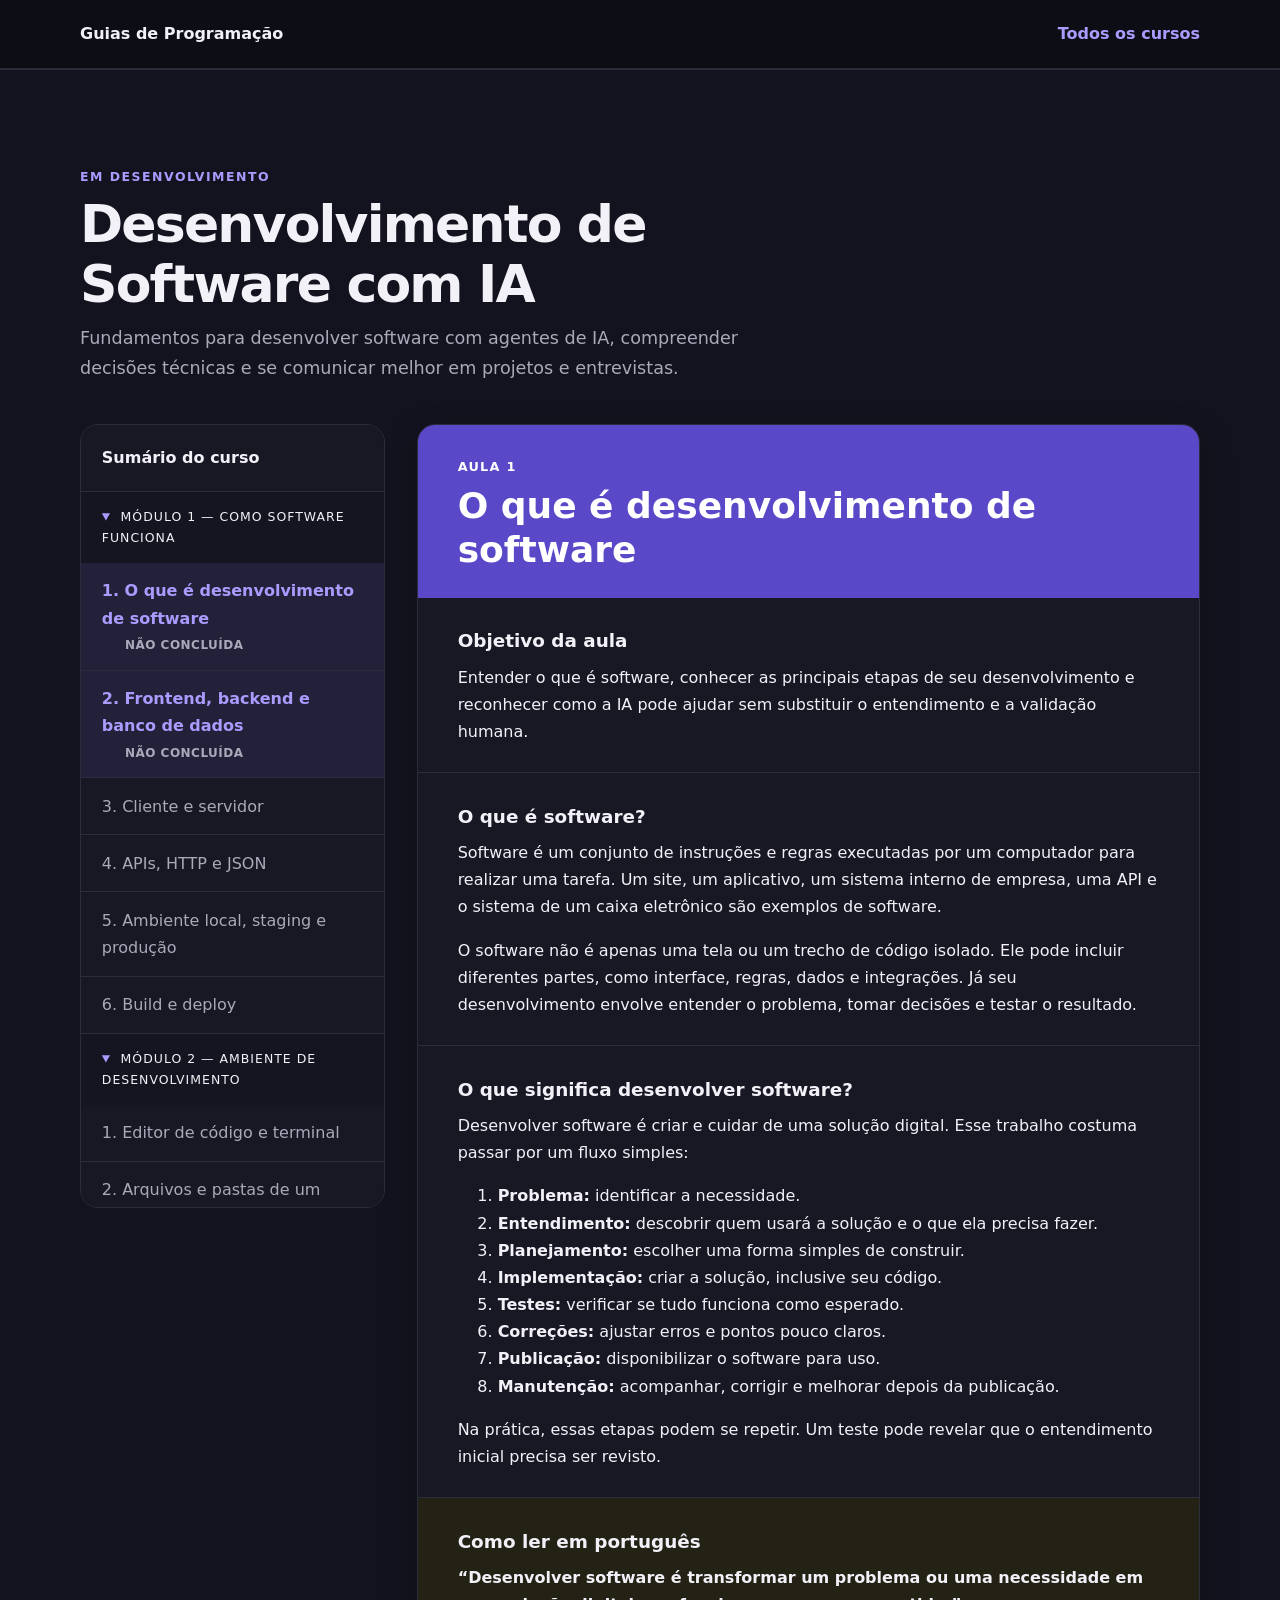
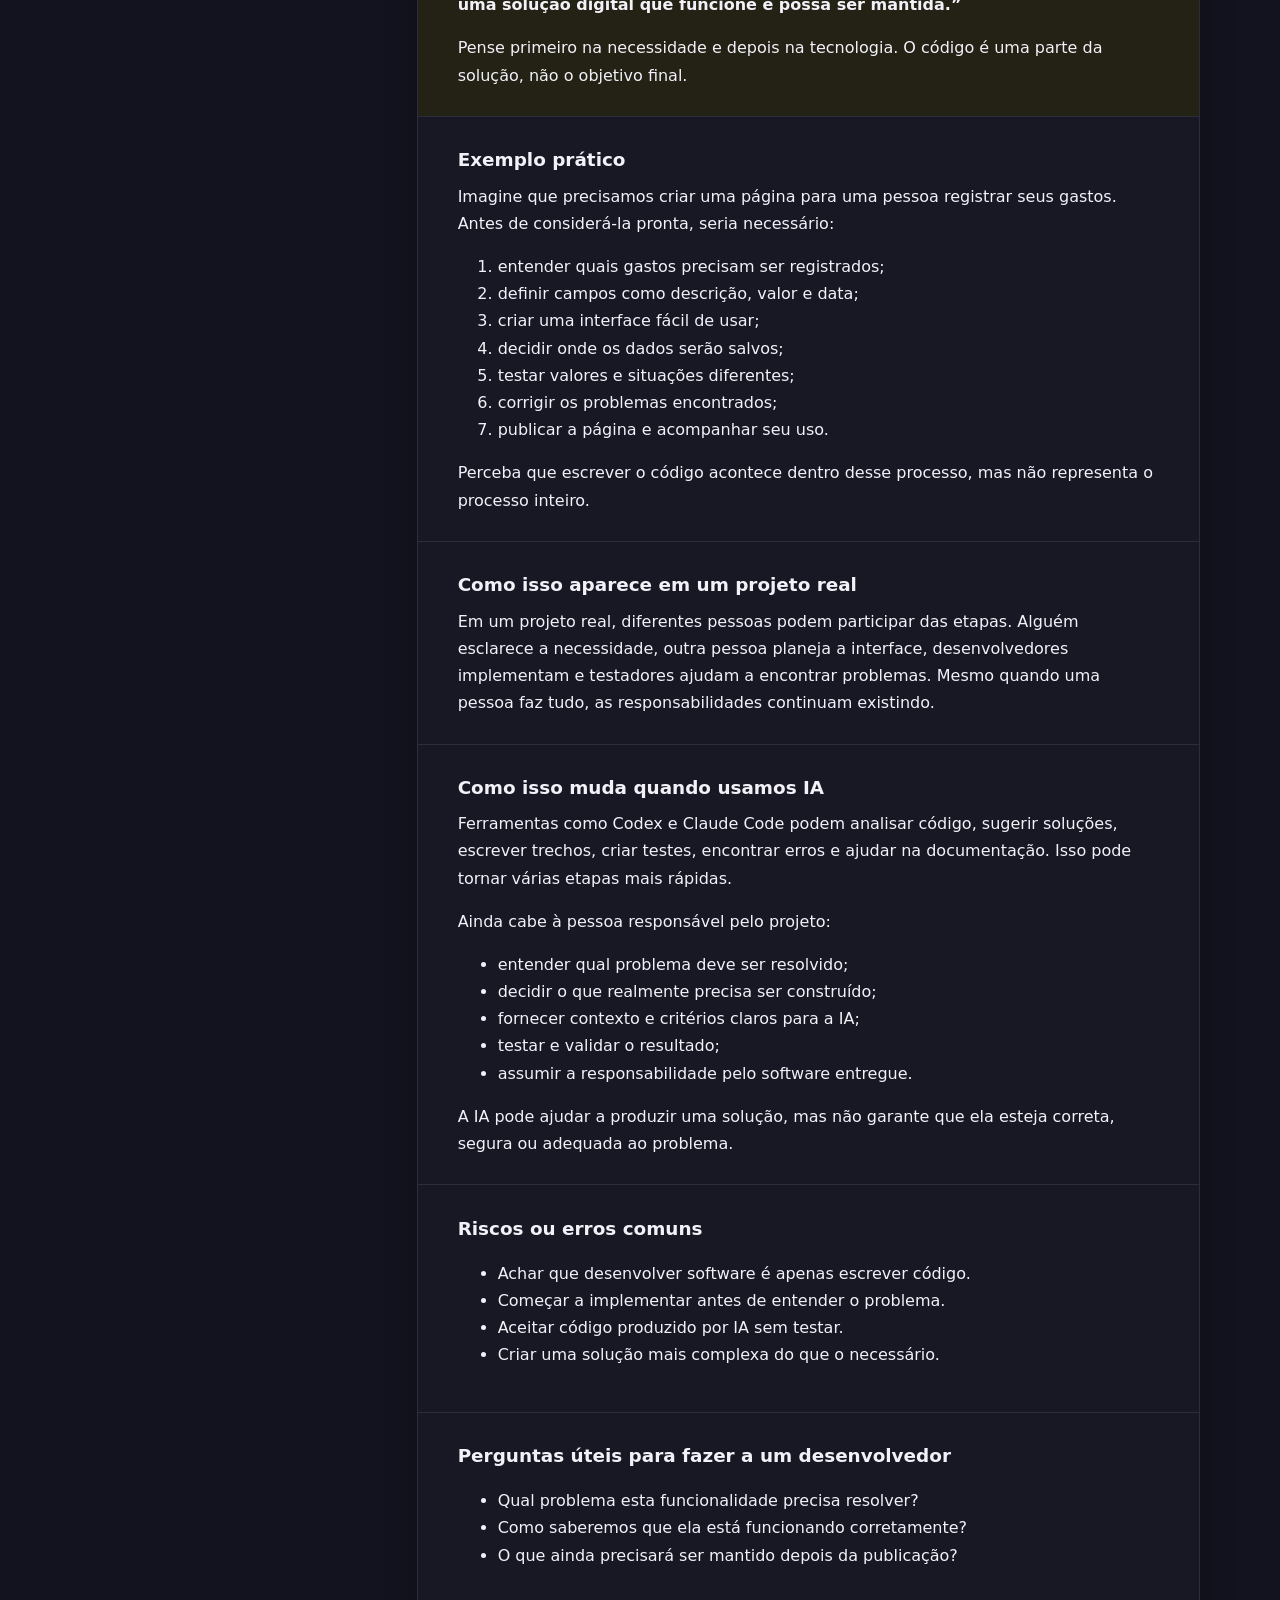
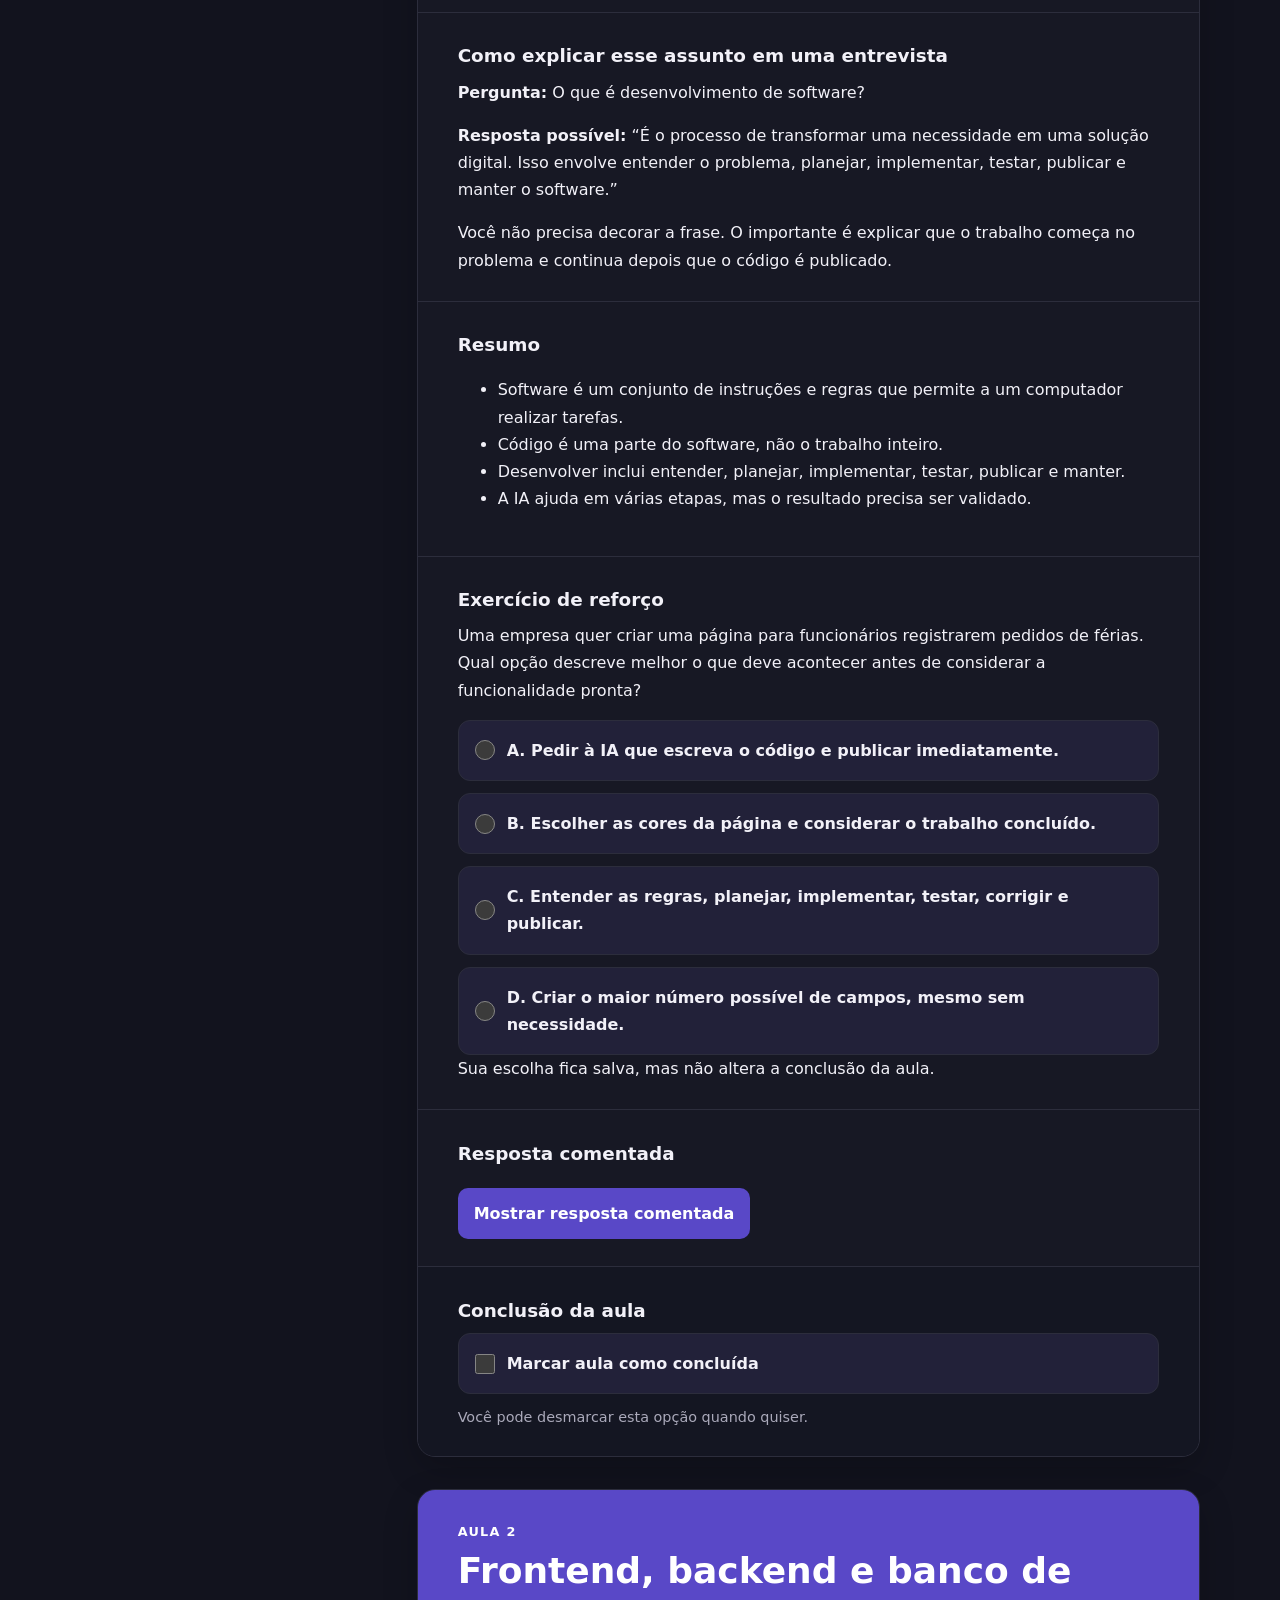
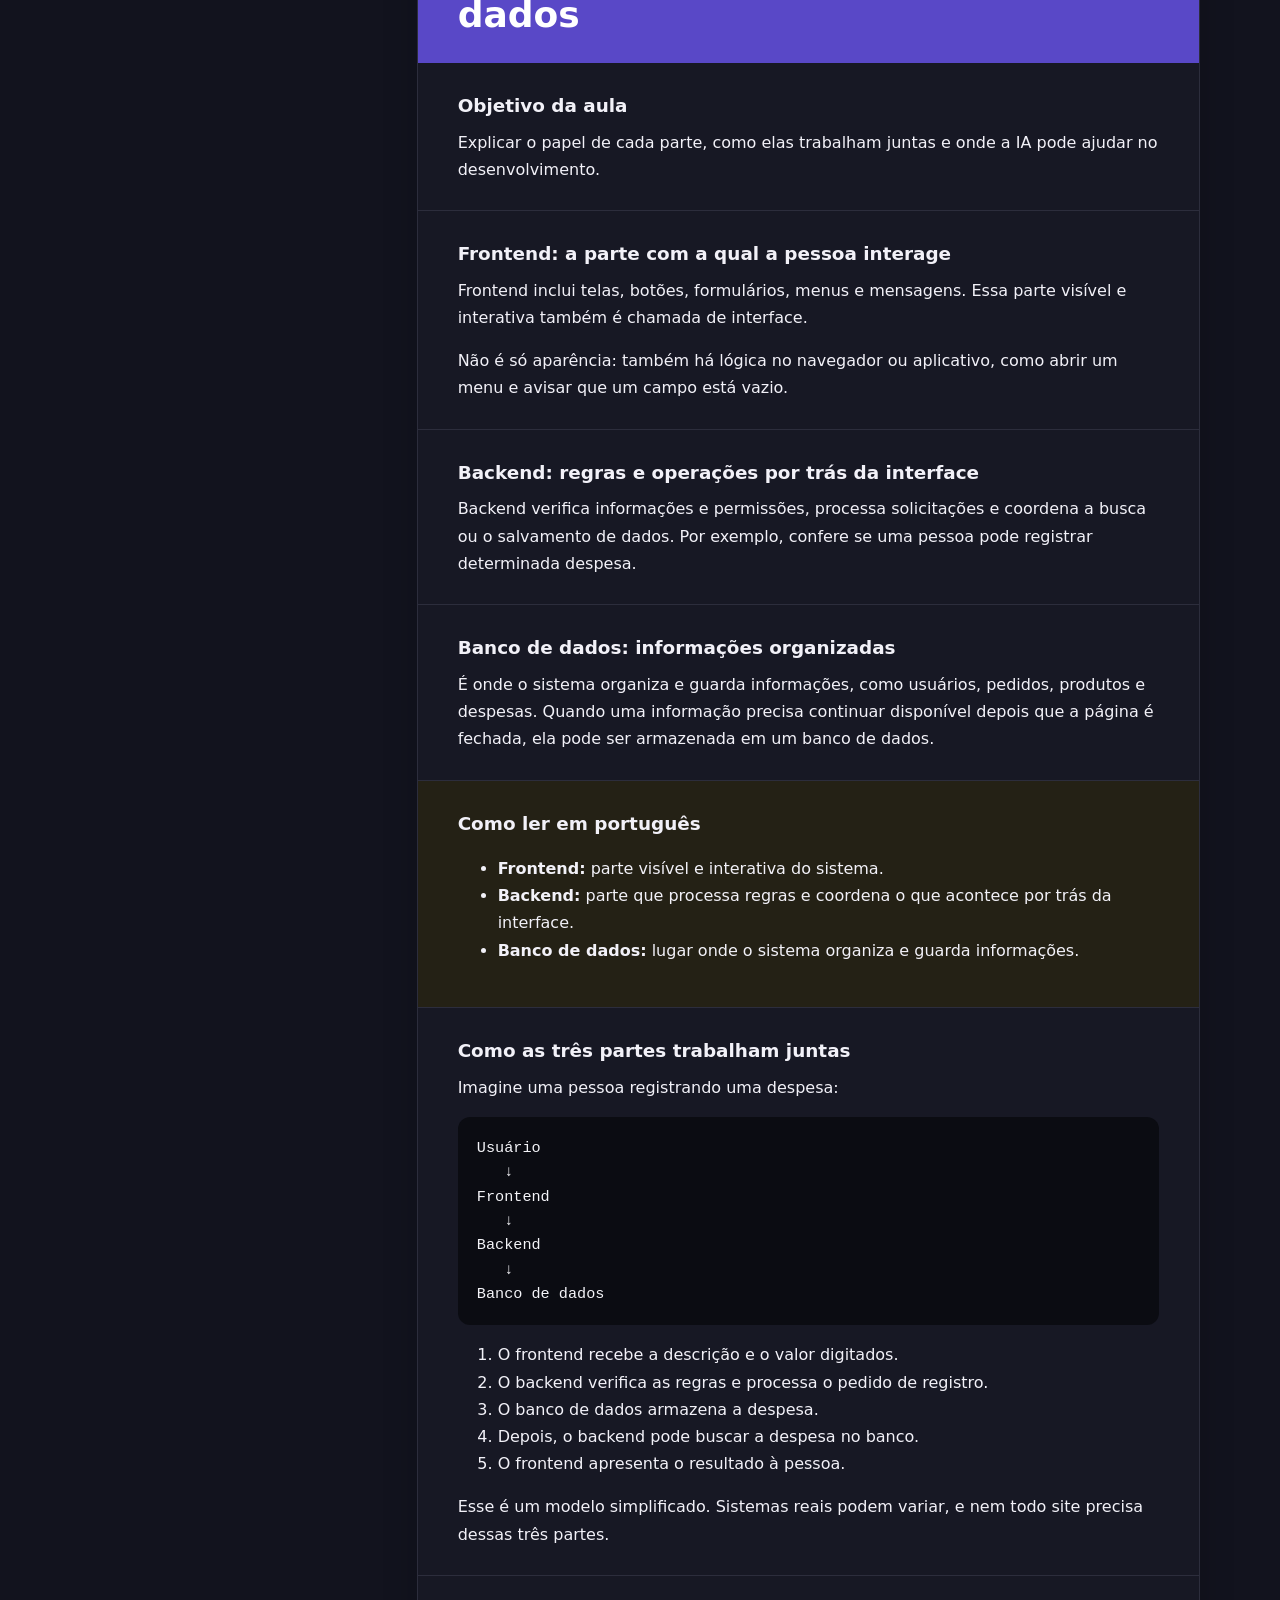
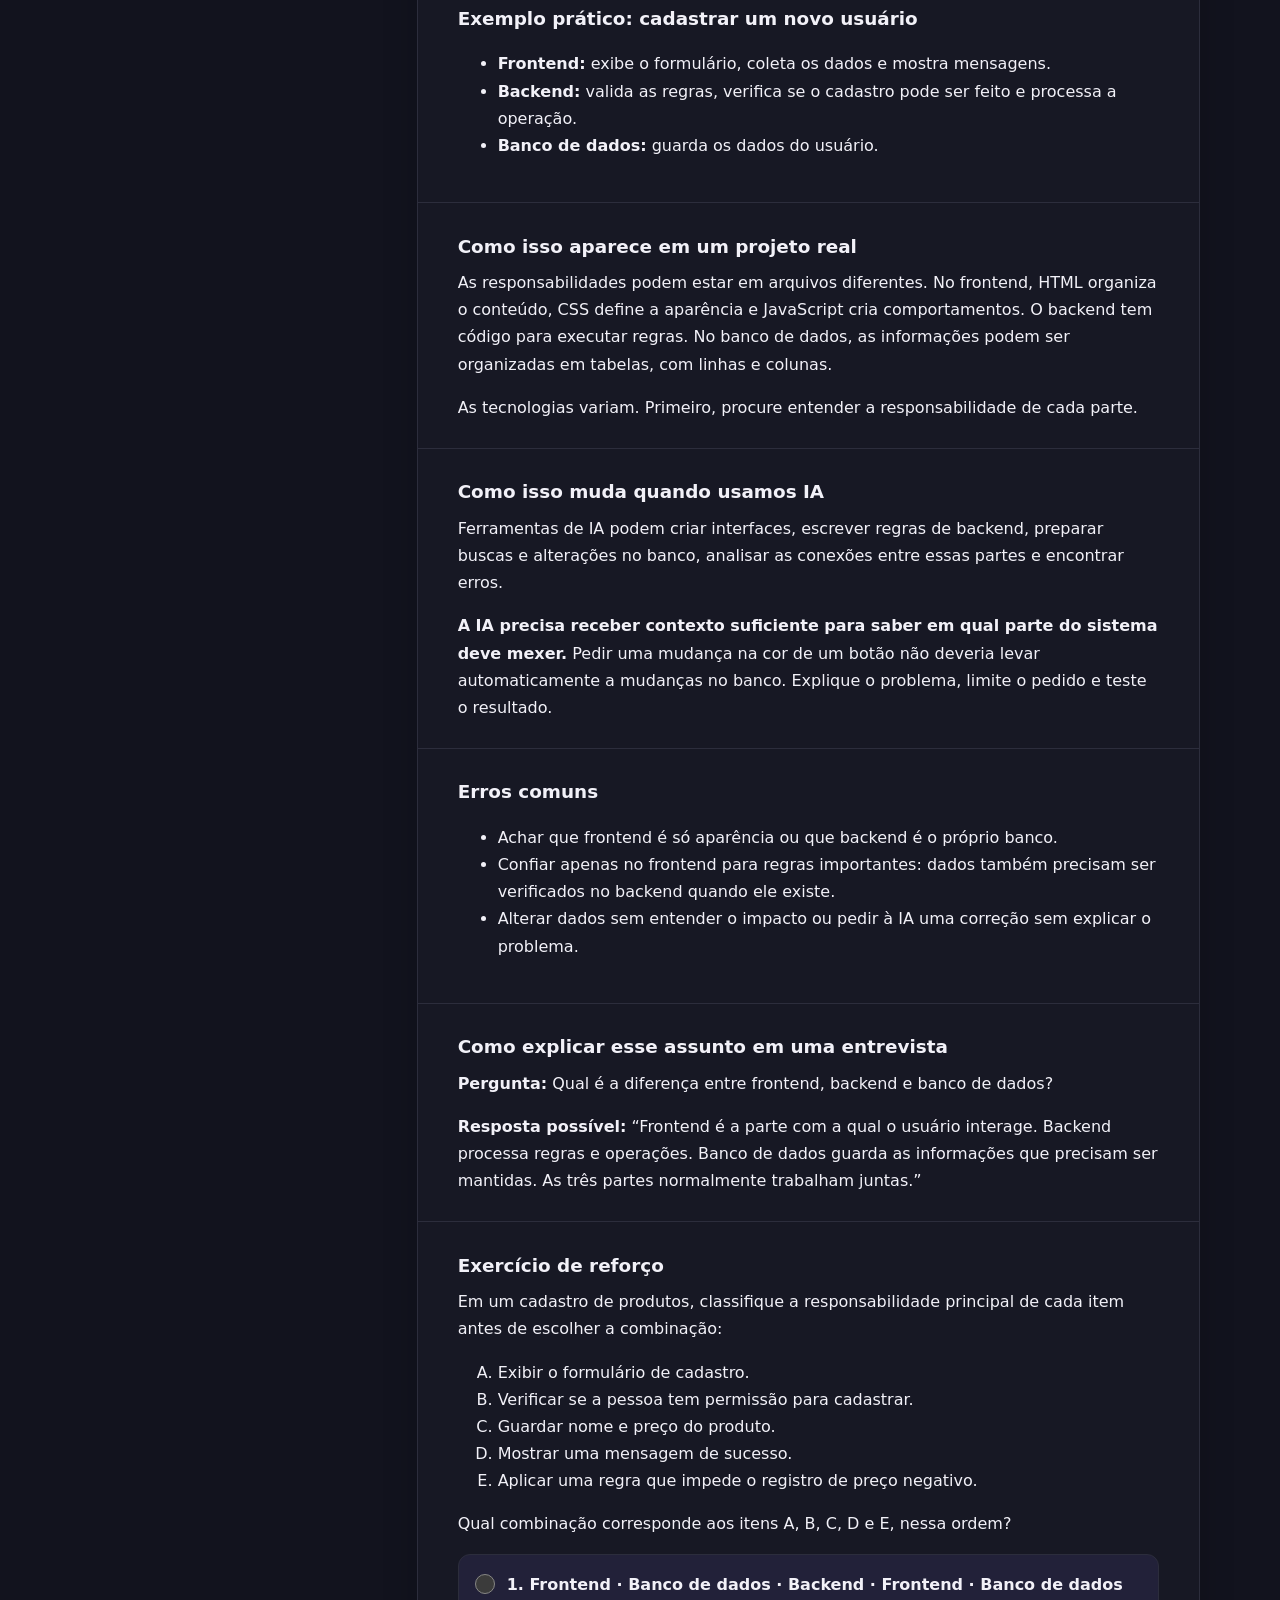
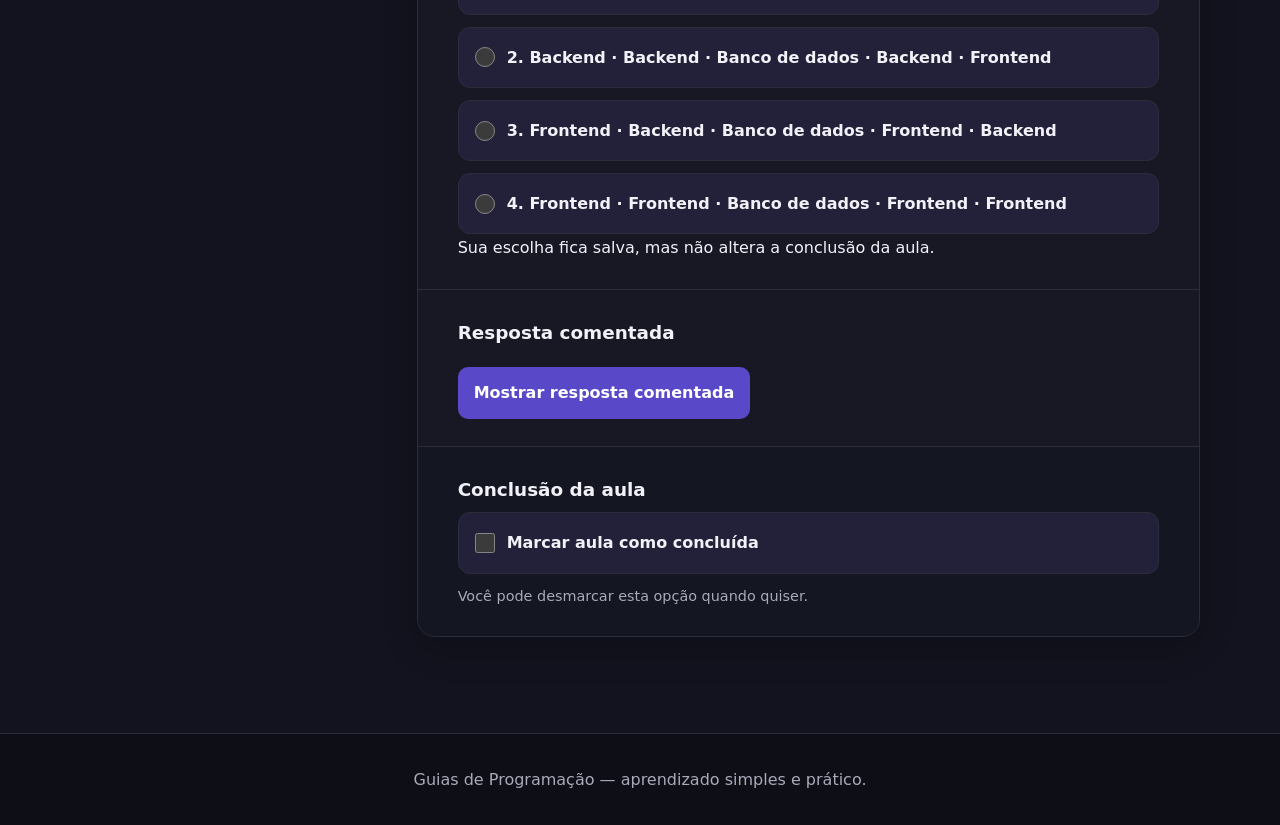
==== commit 884f667f: "feat(curso-ia): adiciona aula 2 sobre frontend backend e banco" ====
--- a/cursos/desenvolvimento-software-ia/index.html
+++ b/cursos/desenvolvimento-software-ia/index.html
@@ -46,7 +46,14 @@
                     <a href="#aula-1">O que é desenvolvimento de software</a>
                     <span class="lesson-status">Não concluída</span>
                   </li>
-                  <li class="future">Frontend, backend e banco de dados</li>
+                  <li
+                    class="current"
+                    data-course-id="desenvolvimento-software-ia"
+                    data-lesson-id="aula-2"
+                  >
+                    <a href="#aula-2">Frontend, backend e banco de dados</a>
+                    <span class="lesson-status">Não concluída</span>
+                  </li>
                   <li class="future">Cliente e servidor</li>
                   <li class="future">APIs, HTTP e JSON</li>
                   <li class="future">Ambiente local, staging e produção</li>
@@ -525,6 +532,198 @@
                   <p>Você pode desmarcar esta opção quando quiser.</p>
                 </section>
               </article>
+              <article class="lesson" id="aula-2">
+                <header class="lesson-header">
+                  <span>Aula 2</span>
+                  <h3>Frontend, backend e banco de dados</h3>
+                </header>
+
+                <section>
+                  <h4>Objetivo da aula</h4>
+                  <p>Explicar o papel de cada parte, como elas trabalham juntas e onde a IA pode ajudar no desenvolvimento.</p>
+                </section>
+
+                <section>
+                  <h4>Frontend: a parte com a qual a pessoa interage</h4>
+                  <p>Frontend inclui telas, botões, formulários, menus e mensagens. Essa parte visível e interativa também é chamada de interface.</p>
+                  <p>Não é só aparência: também há lógica no navegador ou aplicativo, como abrir um menu e avisar que um campo está vazio.</p>
+                </section>
+
+                <section>
+                  <h4>Backend: regras e operações por trás da interface</h4>
+                  <p>Backend verifica informações e permissões, processa solicitações e coordena a busca ou o salvamento de dados. Por exemplo, confere se uma pessoa pode registrar determinada despesa.</p>
+                </section>
+
+                <section>
+                  <h4>Banco de dados: informações organizadas</h4>
+                  <p>É onde o sistema organiza e guarda informações, como usuários, pedidos, produtos e despesas. Quando uma informação precisa continuar disponível depois que a página é fechada, ela pode ser armazenada em um banco de dados.</p>
+                </section>
+
+                <section class="pronunciation">
+                  <h4>Como ler em português</h4>
+                  <ul>
+                    <li><strong>Frontend:</strong> parte visível e interativa do sistema.</li>
+                    <li><strong>Backend:</strong> parte que processa regras e coordena o que acontece por trás da interface.</li>
+                    <li><strong>Banco de dados:</strong> lugar onde o sistema organiza e guarda informações.</li>
+                  </ul>
+                </section>
+
+                <section>
+                  <h4>Como as três partes trabalham juntas</h4>
+                  <p>Imagine uma pessoa registrando uma despesa:</p>
+                  <pre><code>Usuário
+   ↓
+Frontend
+   ↓
+Backend
+   ↓
+Banco de dados</code></pre>
+                  <ol>
+                    <li>O frontend recebe a descrição e o valor digitados.</li>
+                    <li>O backend verifica as regras e processa o pedido de registro.</li>
+                    <li>O banco de dados armazena a despesa.</li>
+                    <li>Depois, o backend pode buscar a despesa no banco.</li>
+                    <li>O frontend apresenta o resultado à pessoa.</li>
+                  </ol>
+                  <p>Esse é um modelo simplificado. Sistemas reais podem variar, e nem todo site precisa dessas três partes.</p>
+                </section>
+
+                <section>
+                  <h4>Exemplo prático: cadastrar um novo usuário</h4>
+                  <ul>
+                    <li><strong>Frontend:</strong> exibe o formulário, coleta os dados e mostra mensagens.</li>
+                    <li><strong>Backend:</strong> valida as regras, verifica se o cadastro pode ser feito e processa a operação.</li>
+                    <li><strong>Banco de dados:</strong> guarda os dados do usuário.</li>
+                  </ul>
+                </section>
+
+                <section>
+                  <h4>Como isso aparece em um projeto real</h4>
+                  <p>As responsabilidades podem estar em arquivos diferentes. No frontend, HTML organiza o conteúdo, CSS define a aparência e JavaScript cria comportamentos. O backend tem código para executar regras. No banco de dados, as informações podem ser organizadas em tabelas, com linhas e colunas.</p>
+                  <p>As tecnologias variam. Primeiro, procure entender a responsabilidade de cada parte.</p>
+                </section>
+
+                <section>
+                  <h4>Como isso muda quando usamos IA</h4>
+                  <p>Ferramentas de IA podem criar interfaces, escrever regras de backend, preparar buscas e alterações no banco, analisar as conexões entre essas partes e encontrar erros.</p>
+                  <p><strong>A IA precisa receber contexto suficiente para saber em qual parte do sistema deve mexer.</strong> Pedir uma mudança na cor de um botão não deveria levar automaticamente a mudanças no banco. Explique o problema, limite o pedido e teste o resultado.</p>
+                </section>
+
+                <section>
+                  <h4>Erros comuns</h4>
+                  <ul>
+                    <li>Achar que frontend é só aparência ou que backend é o próprio banco.</li>
+                    <li>Confiar apenas no frontend para regras importantes: dados também precisam ser verificados no backend quando ele existe.</li>
+                    <li>Alterar dados sem entender o impacto ou pedir à IA uma correção sem explicar o problema.</li>
+                  </ul>
+                </section>
+
+                <section>
+                  <h4>Como explicar esse assunto em uma entrevista</h4>
+                  <p><strong>Pergunta:</strong> Qual é a diferença entre frontend, backend e banco de dados?</p>
+                  <p><strong>Resposta possível:</strong> “Frontend é a parte com a qual o usuário interage. Backend processa regras e operações. Banco de dados guarda as informações que precisam ser mantidas. As três partes normalmente trabalham juntas.”</p>
+                </section>
+
+                <section>
+                  <h4>Exercício de reforço</h4>
+                  <p>Em um cadastro de produtos, classifique a responsabilidade principal de cada item antes de escolher a combinação:</p>
+                  <ol type="A">
+                    <li>Exibir o formulário de cadastro.</li>
+                    <li>Verificar se a pessoa tem permissão para cadastrar.</li>
+                    <li>Guardar nome e preço do produto.</li>
+                    <li>Mostrar uma mensagem de sucesso.</li>
+                    <li>Aplicar uma regra que impede o registro de preço negativo.</li>
+                  </ol>
+                  <p>Qual combinação corresponde aos itens A, B, C, D e E, nessa ordem?</p>
+                  <div class="exercise-options">
+                    <label class="completion-control" for="exercise-ia-aula-2-option-a">
+                      <input
+                        class="exercise-answer-input"
+                        id="exercise-ia-aula-2-option-a"
+                        name="exercise-ia-aula-2"
+                        type="radio"
+                        value="a"
+                        data-course-id="desenvolvimento-software-ia"
+                        data-exercise-id="aula-2-exercicio"
+                      />
+                      <span><strong>1.</strong> Frontend · Banco de dados · Backend · Frontend · Banco de dados</span>
+                    </label>
+                    <label class="completion-control" for="exercise-ia-aula-2-option-b">
+                      <input
+                        class="exercise-answer-input"
+                        id="exercise-ia-aula-2-option-b"
+                        name="exercise-ia-aula-2"
+                        type="radio"
+                        value="b"
+                        data-course-id="desenvolvimento-software-ia"
+                        data-exercise-id="aula-2-exercicio"
+                      />
+                      <span><strong>2.</strong> Backend · Backend · Banco de dados · Backend · Frontend</span>
+                    </label>
+                    <label class="completion-control" for="exercise-ia-aula-2-option-c">
+                      <input
+                        class="exercise-answer-input"
+                        id="exercise-ia-aula-2-option-c"
+                        name="exercise-ia-aula-2"
+                        type="radio"
+                        value="c"
+                        data-course-id="desenvolvimento-software-ia"
+                        data-exercise-id="aula-2-exercicio"
+                      />
+                      <span><strong>3.</strong> Frontend · Backend · Banco de dados · Frontend · Backend</span>
+                    </label>
+                    <label class="completion-control" for="exercise-ia-aula-2-option-d">
+                      <input
+                        class="exercise-answer-input"
+                        id="exercise-ia-aula-2-option-d"
+                        name="exercise-ia-aula-2"
+                        type="radio"
+                        value="d"
+                        data-course-id="desenvolvimento-software-ia"
+                        data-exercise-id="aula-2-exercicio"
+                      />
+                      <span><strong>4.</strong> Frontend · Frontend · Banco de dados · Frontend · Frontend</span>
+                    </label>
+                  </div>
+                  <p>Sua escolha fica salva, mas não altera a conclusão da aula.</p>
+                </section>
+
+                <section>
+                  <h4>Resposta comentada</h4>
+                  <button
+                    class="answer-toggle"
+                    type="button"
+                    aria-expanded="false"
+                    aria-controls="exercise-answer-ia-2"
+                  >
+                    Mostrar resposta comentada
+                  </button>
+                  <div class="answer" id="exercise-answer-ia-2" hidden>
+                    <p><strong>A combinação correta é a opção 3.</strong></p>
+                    <ul>
+                      <li><strong>A e D — Frontend:</strong> o formulário e a mensagem são partes da interação com a pessoa.</li>
+                      <li><strong>B e E — Backend:</strong> permissão e preço permitido são regras que precisam ser verificadas antes de aceitar o cadastro.</li>
+                      <li><strong>C — Banco de dados:</strong> guardar nome e preço mantém o produto disponível para consultas posteriores.</li>
+                    </ul>
+                    <p>O frontend também pode avisar sobre um preço negativo, mas esse aviso não substitui a verificação da regra no backend.</p>
+                  </div>
+                </section>
+
+                <section class="lesson-completion">
+                  <h4>Conclusão da aula</h4>
+                  <label class="completion-control" for="completion-ia-aula-2">
+                    <input
+                      class="lesson-completion-input"
+                      id="completion-ia-aula-2"
+                      type="checkbox"
+                      data-course-id="desenvolvimento-software-ia"
+                      data-lesson-id="aula-2"
+                    />
+                    <span class="completion-label-text">Marcar aula como concluída</span>
+                  </label>
+                  <p>Você pode desmarcar esta opção quando quiser.</p>
+                </section>
+              </article>
             </div>
           </div>
         </div>
--- a/styles.css
+++ b/styles.css
@@ -447,6 +447,103 @@
   background: #242115;
 }
 
+.project-review-table-scroll {
+  overflow-x: auto;
+  margin-block: 1rem;
+}
+.project-review-table-scroll:focus-visible {
+  outline: 3px solid var(--accent);
+  outline-offset: 3px;
+}
+.project-review-table {
+  width: 100%;
+  min-width: 34rem;
+  border-collapse: collapse;
+  text-align: left;
+}
+.project-review-table caption {
+  padding-bottom: 0.75rem;
+  text-align: left;
+  font-weight: 750;
+}
+.project-review-table th,
+.project-review-table td {
+  padding: 0.75rem;
+  border: 1px solid var(--border);
+}
+.project-review-table thead {
+  background: var(--surface-soft);
+}
+
+/* Piloto da Aula 5: editor simples, sem afetar o visual das outras aulas. */
+.javascript-lab .lab-code-label {
+  display: block;
+  margin-top: 1rem;
+  font-weight: 750;
+}
+.javascript-lab .lab-code {
+  display: block;
+  width: 100%;
+  min-width: 0;
+  min-height: 12rem;
+  padding: 1rem;
+  border: 1px solid var(--border);
+  border-radius: 10px;
+  background: var(--code);
+  color: var(--text);
+  font: 1rem/1.6 "Cascadia Code", Consolas, monospace;
+  resize: vertical;
+}
+.javascript-lab .lab-actions {
+  display: flex;
+  flex-wrap: wrap;
+  gap: 0.75rem;
+  margin-top: 1rem;
+}
+.javascript-lab .lab-actions button {
+  min-height: 44px;
+  padding: 0.75rem 1rem;
+  border: 1px solid var(--border);
+  border-radius: 10px;
+  background: var(--primary-dark);
+  color: #fff;
+  font: inherit;
+  font-weight: 750;
+  cursor: pointer;
+}
+.javascript-lab .lab-actions button:hover {
+  background: #4838ad;
+}
+.javascript-lab .lab-actions button:disabled {
+  opacity: 0.65;
+  cursor: wait;
+}
+.javascript-lab .lab-code:focus-visible,
+.javascript-lab .lab-actions button:focus-visible,
+.javascript-lab .lab-result:focus-visible {
+  outline: 3px solid var(--accent);
+  outline-offset: 3px;
+}
+.javascript-lab .lab-storage-notice:empty {
+  display: none;
+}
+.javascript-lab .lab-result {
+  min-height: 5rem;
+  max-height: 20rem;
+  overflow: auto;
+  white-space: pre-wrap;
+  overflow-wrap: anywhere;
+}
+.javascript-lab h5 {
+  margin: 1rem 0 0.5rem;
+  font-size: 1rem;
+}
+@media (max-width: 480px) {
+  .javascript-lab .lab-actions {
+    flex-direction: column;
+  }
+}
+
 pre {
   overflow-x: auto;
   padding: 1.2rem;
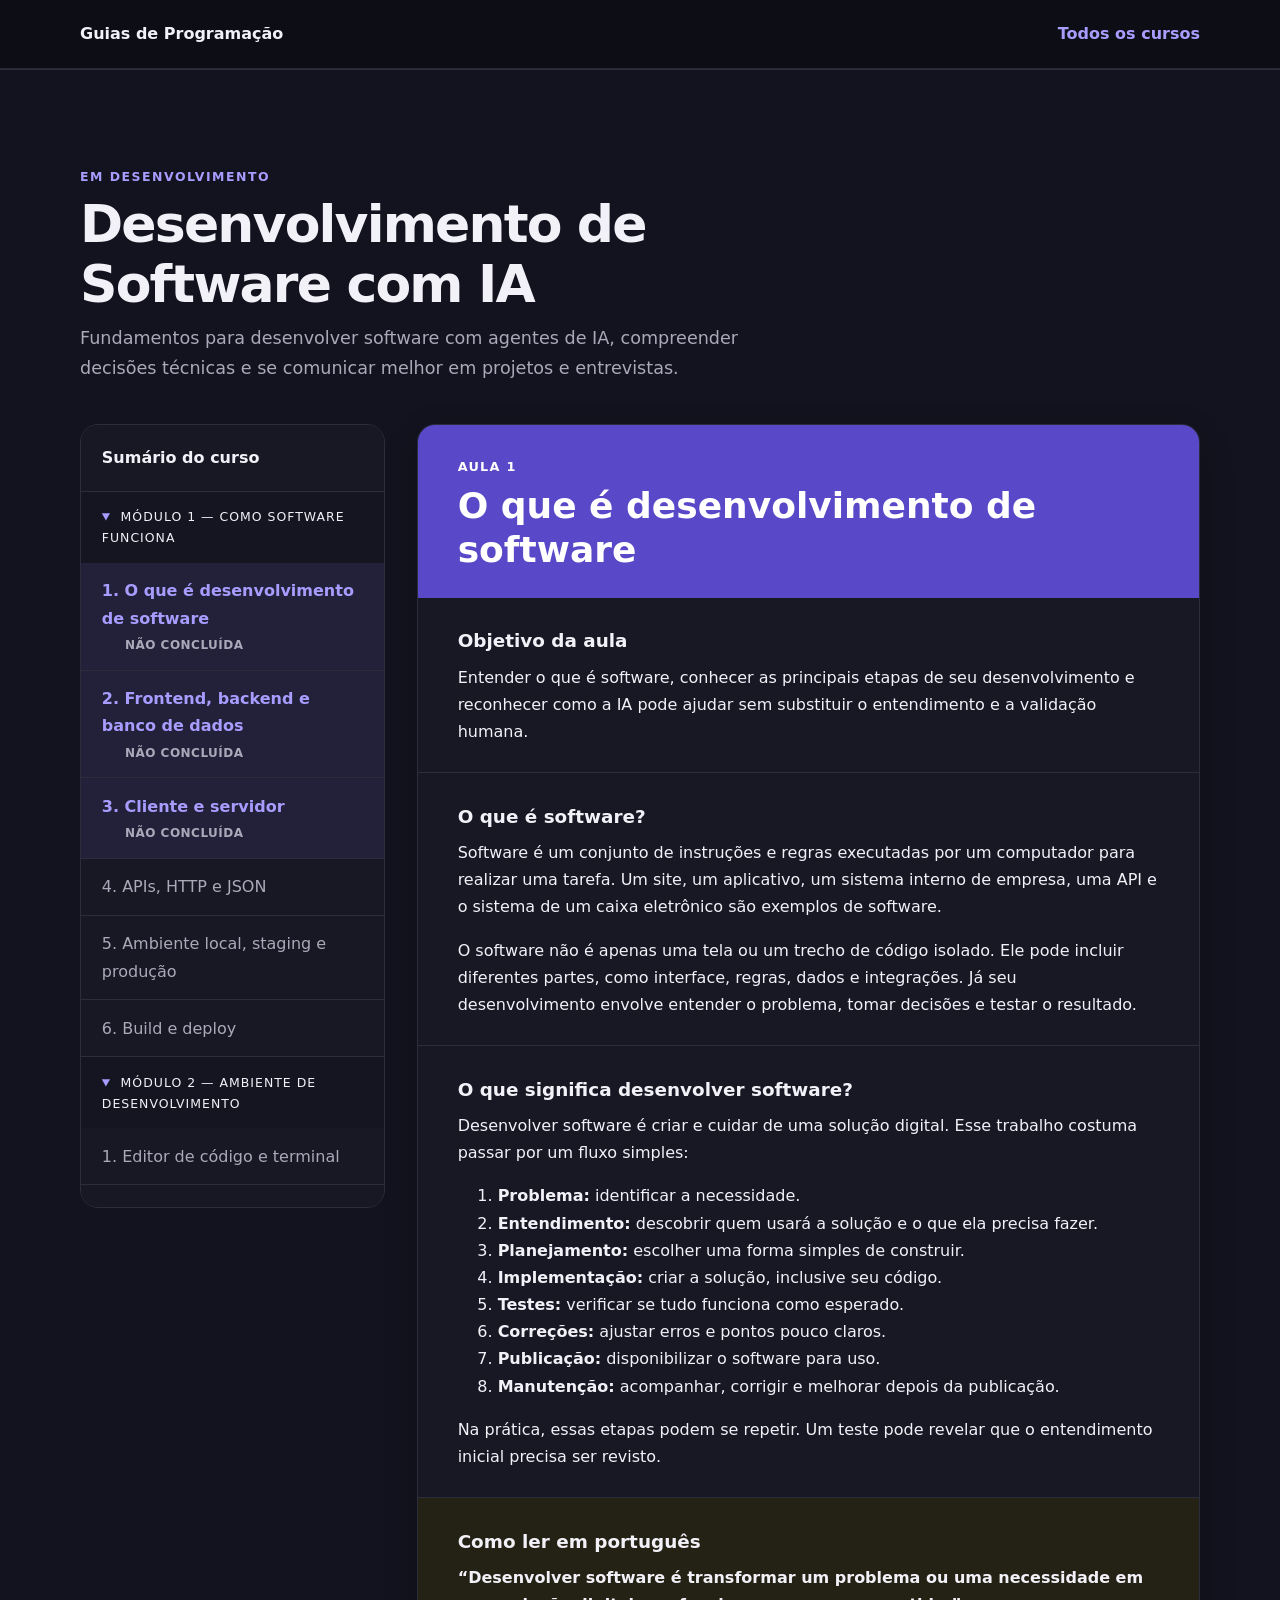
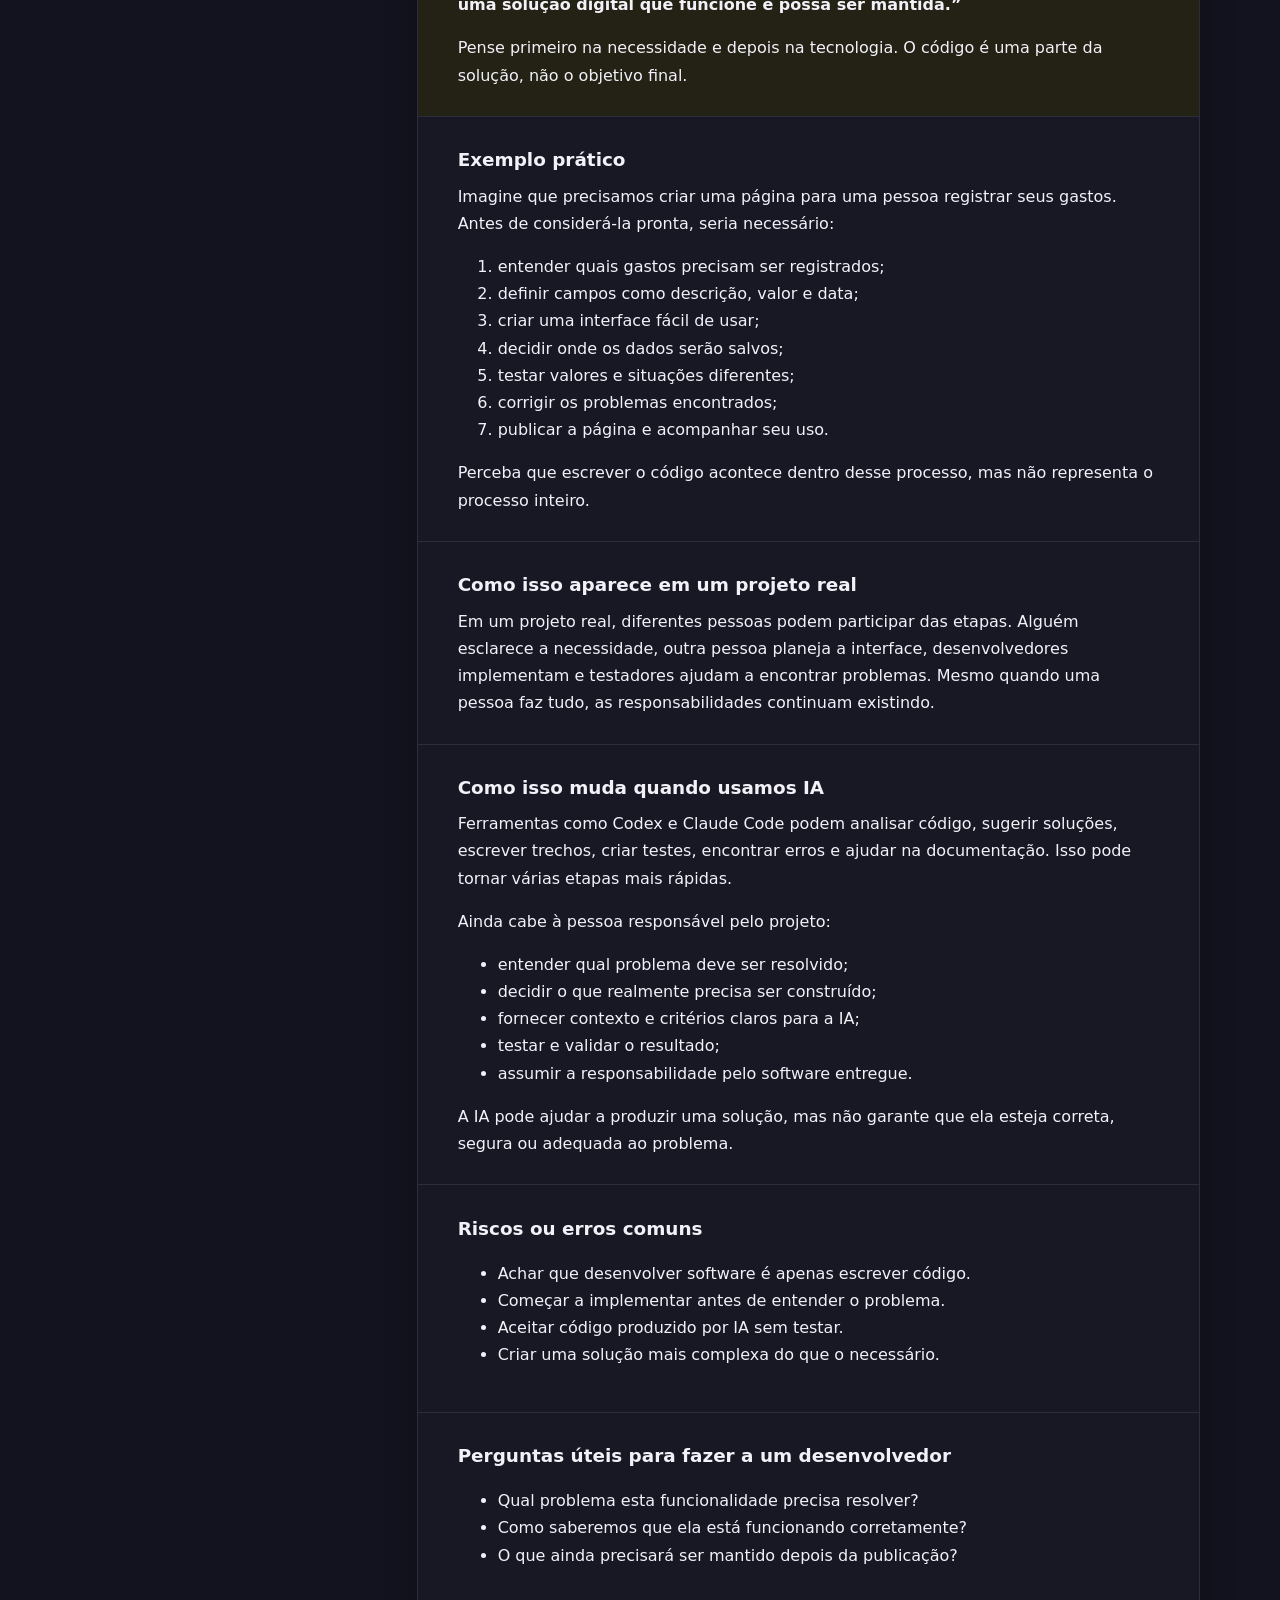
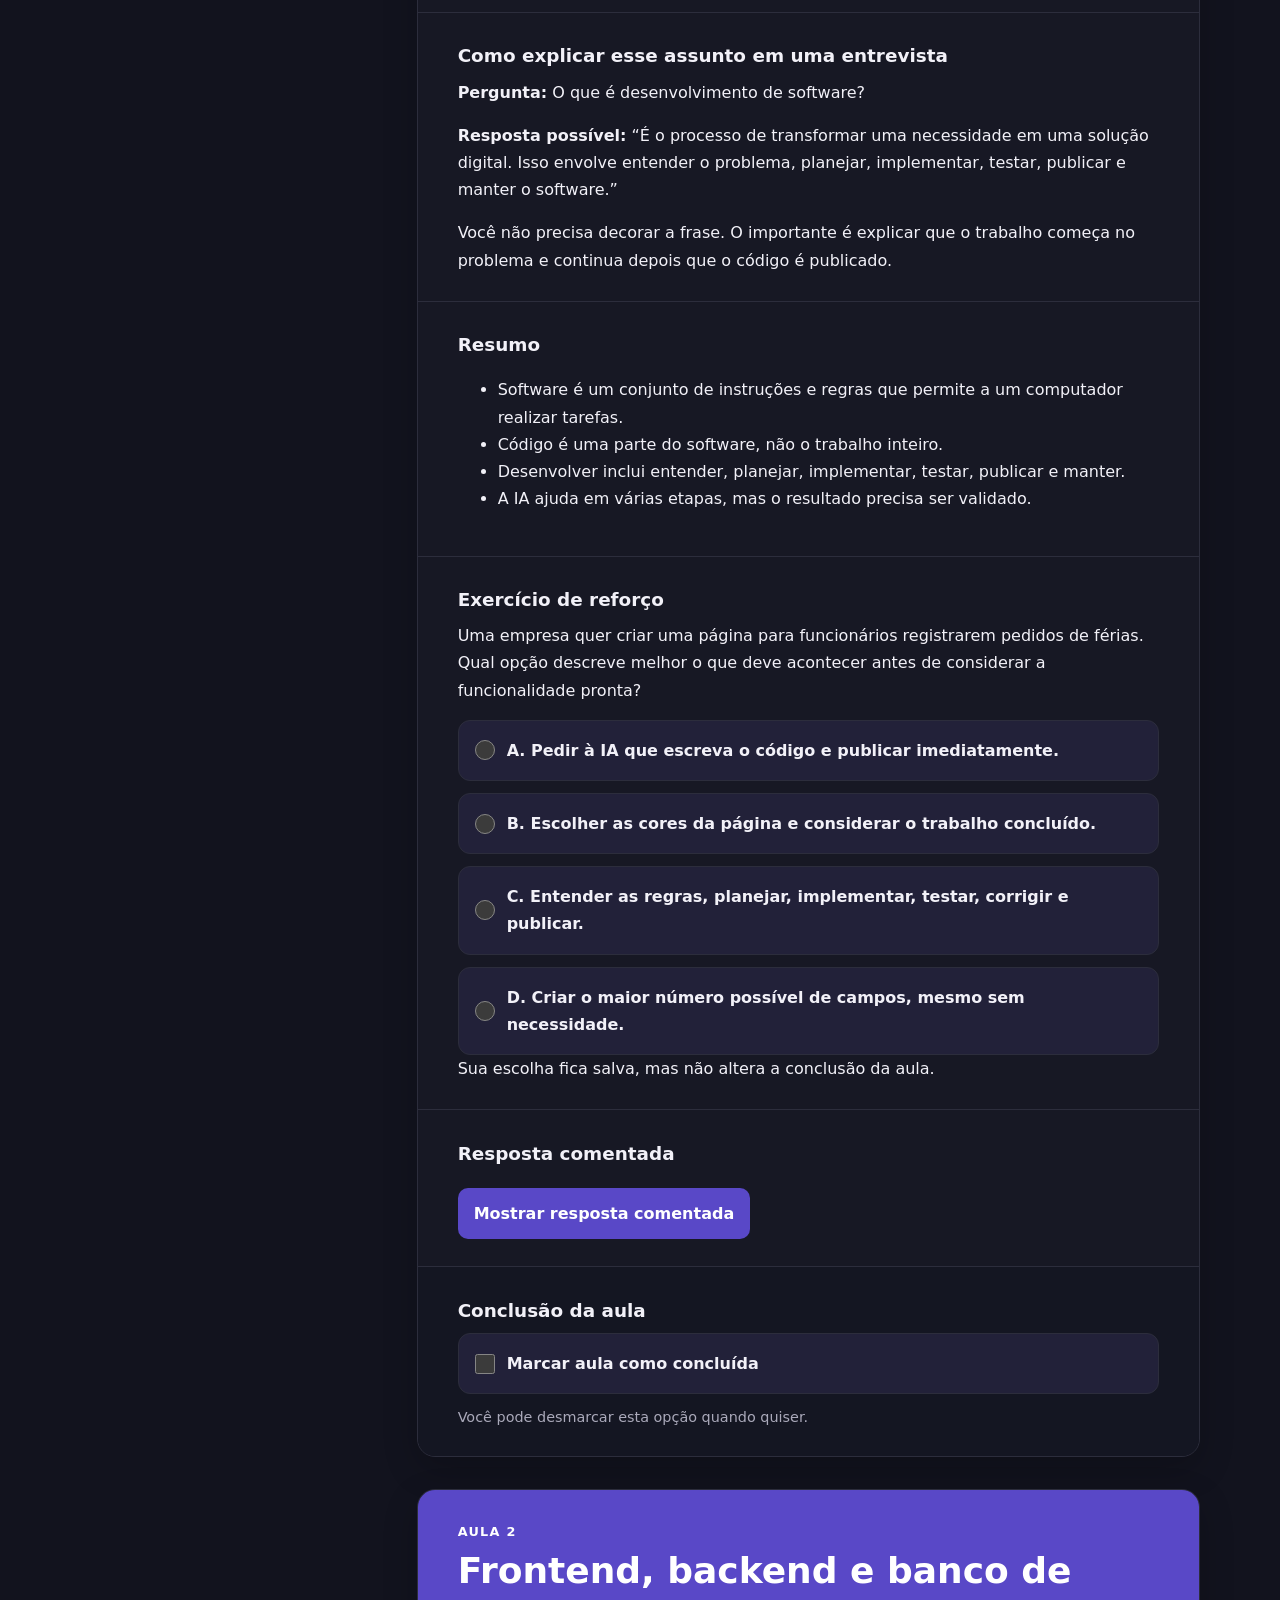
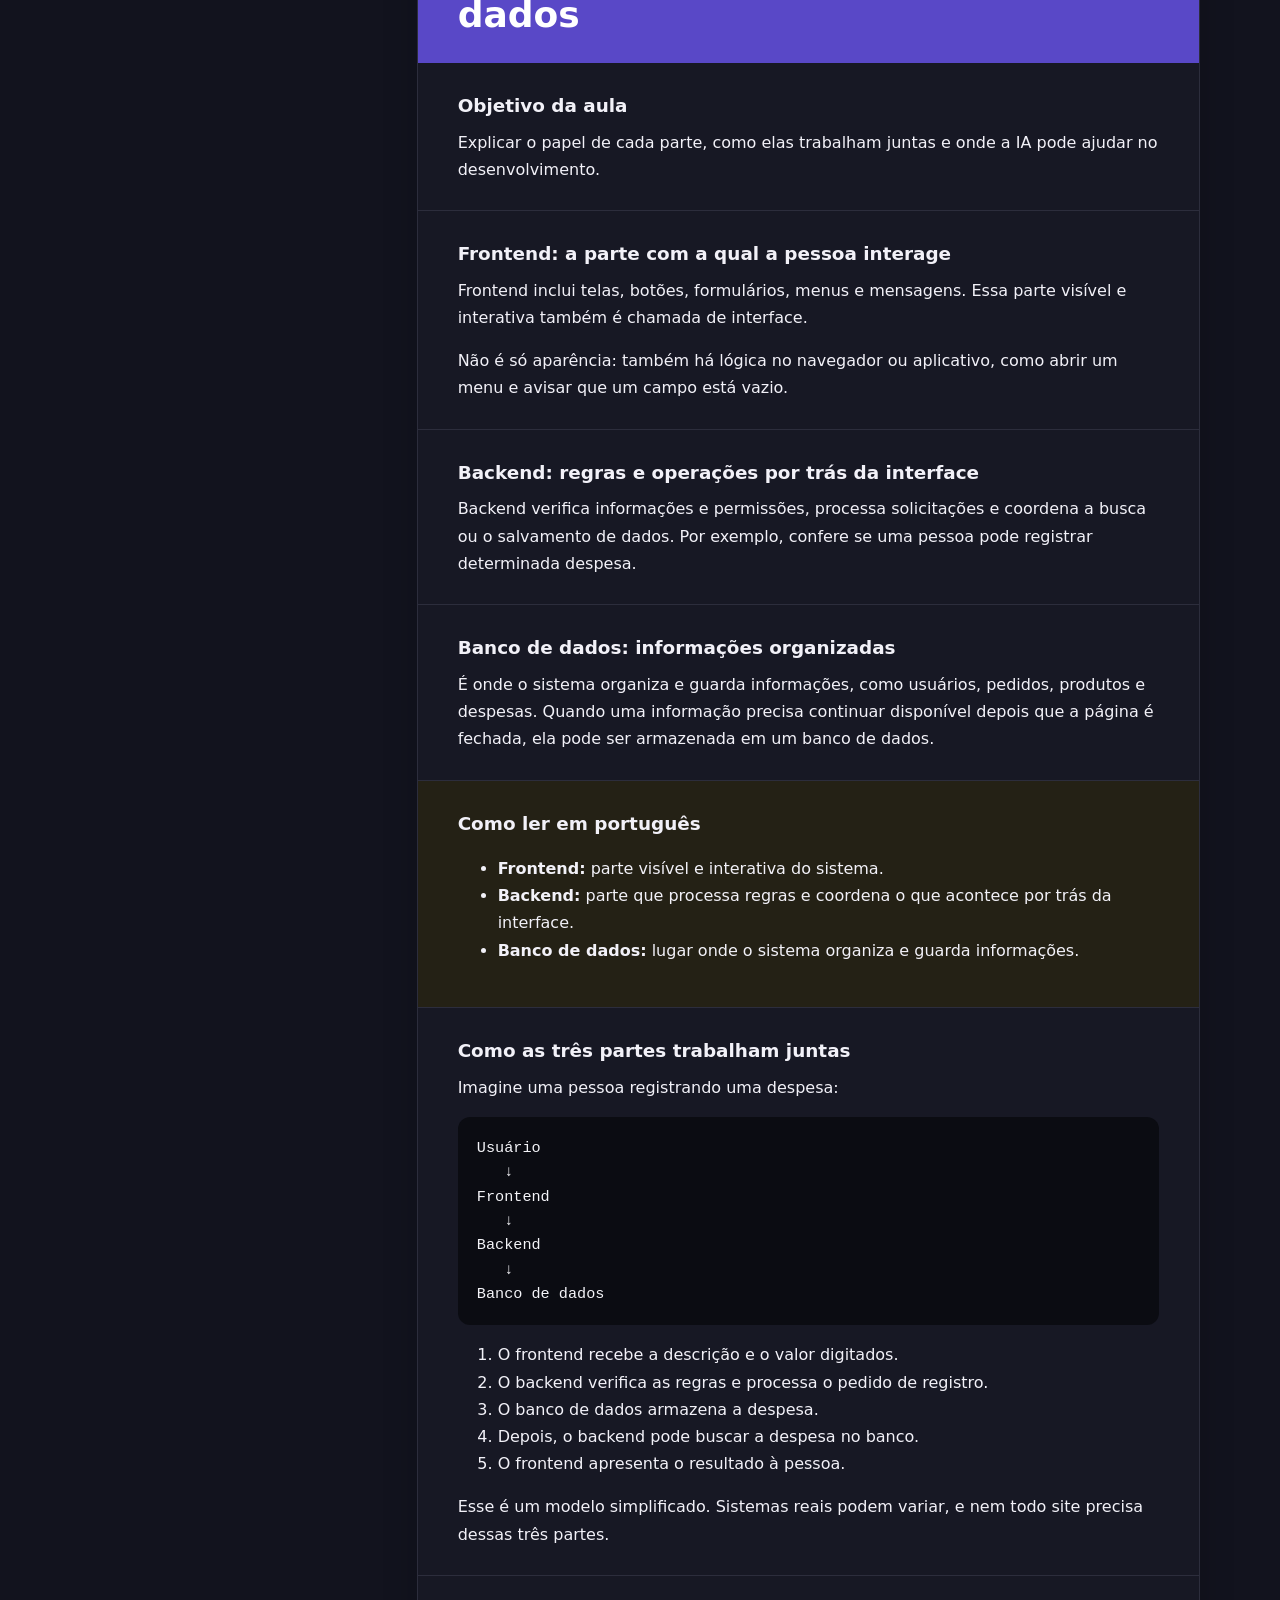
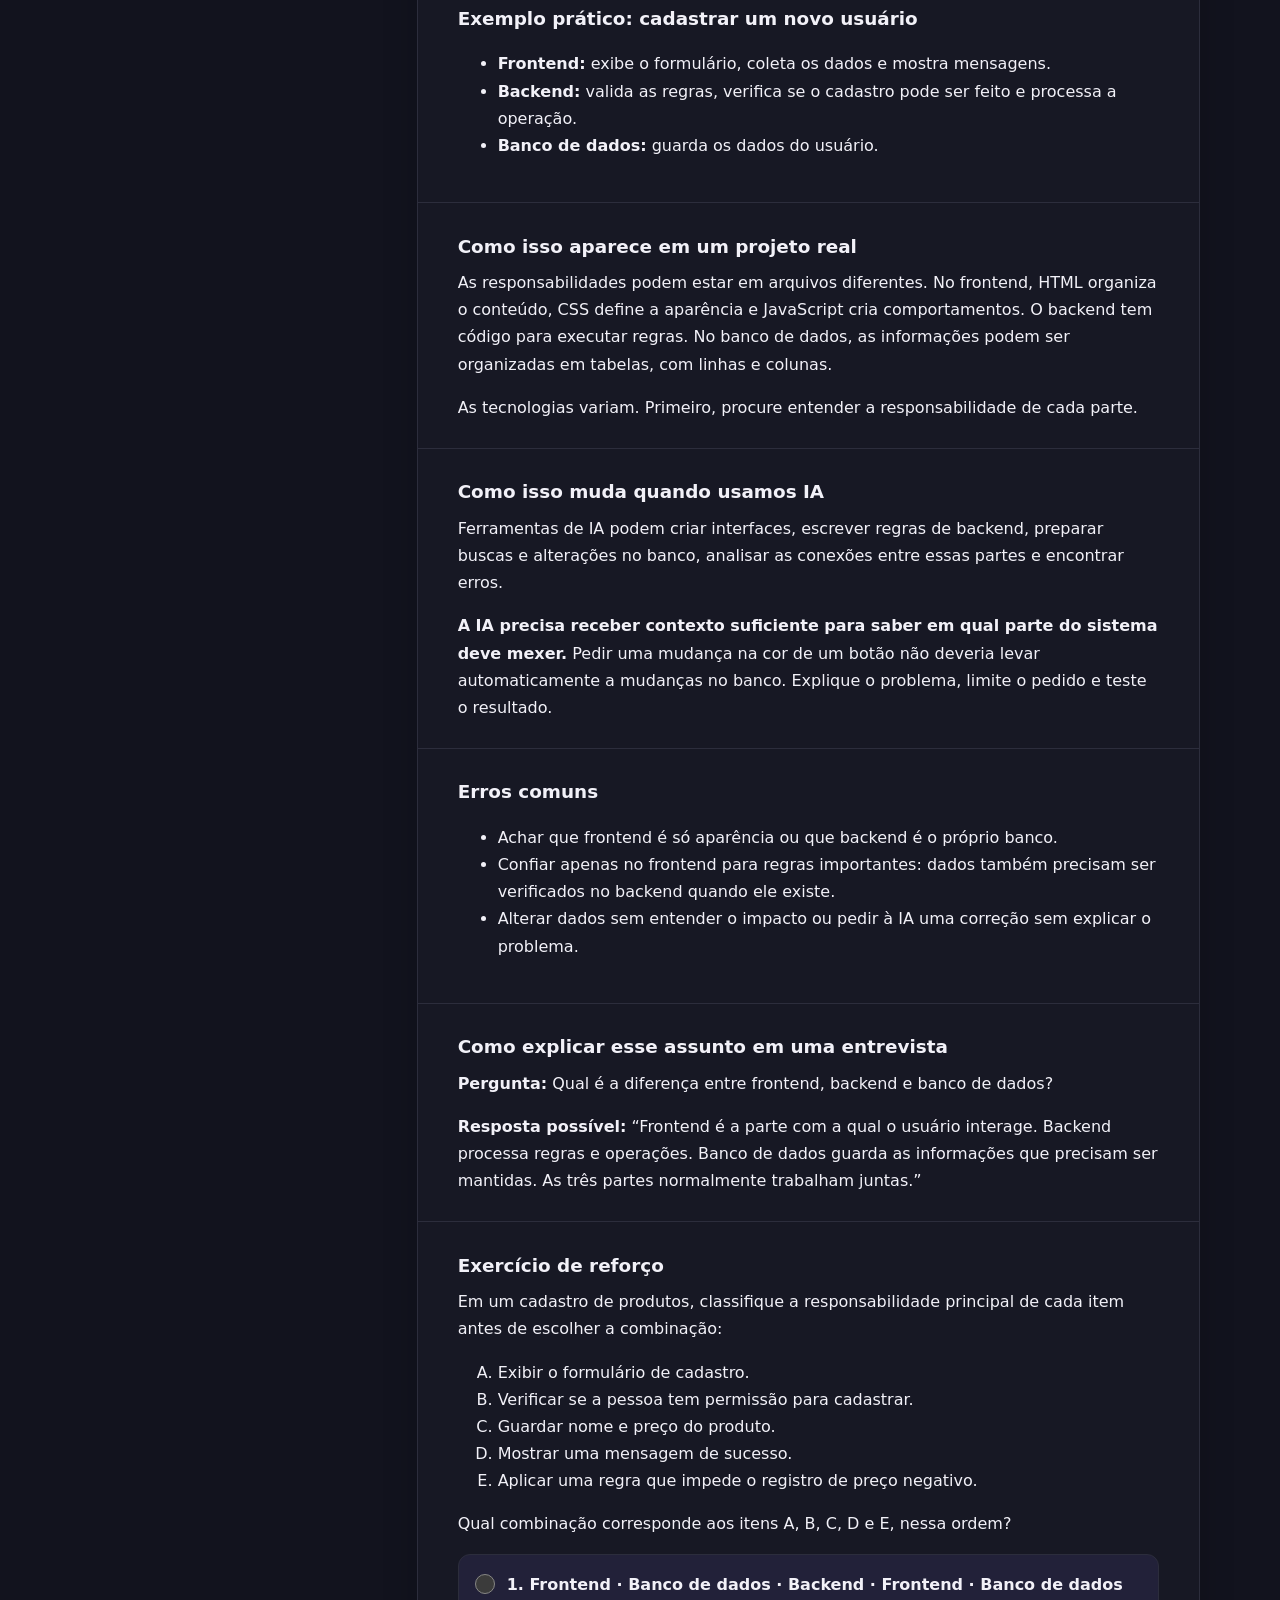
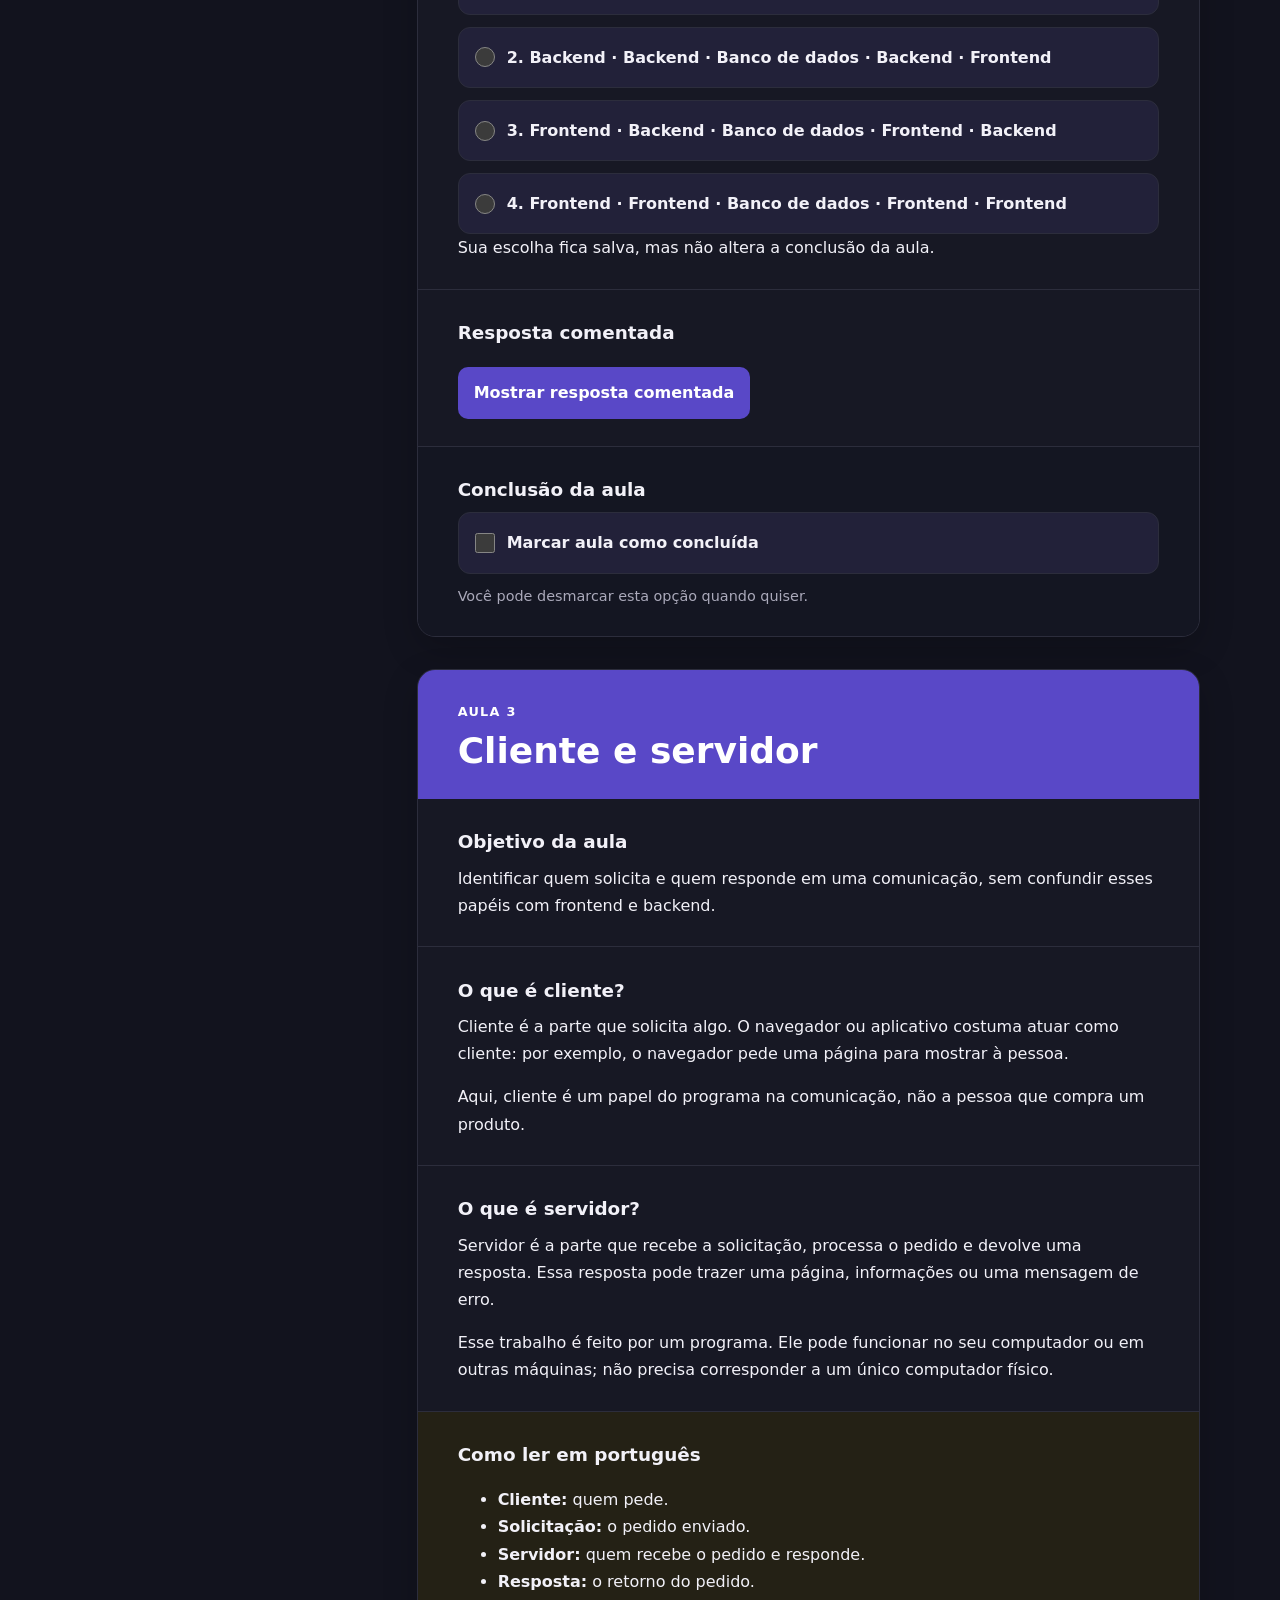
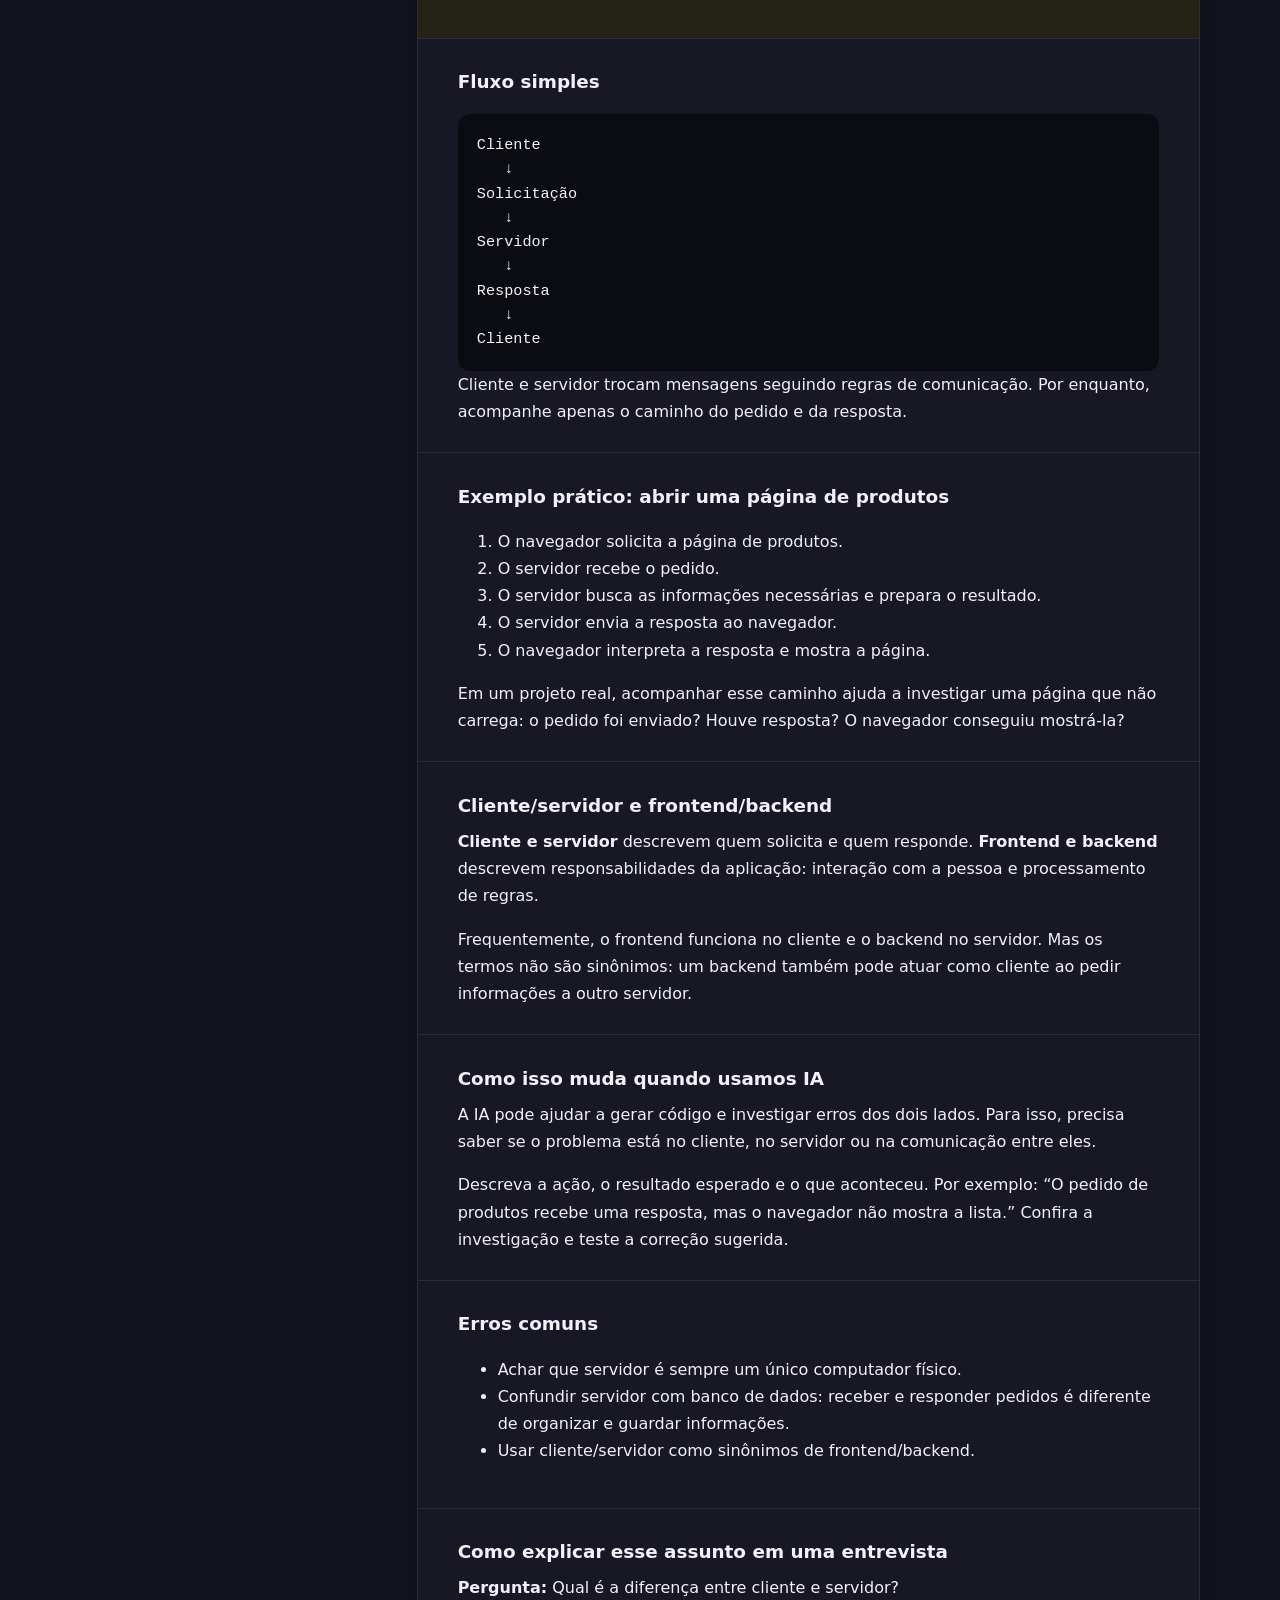
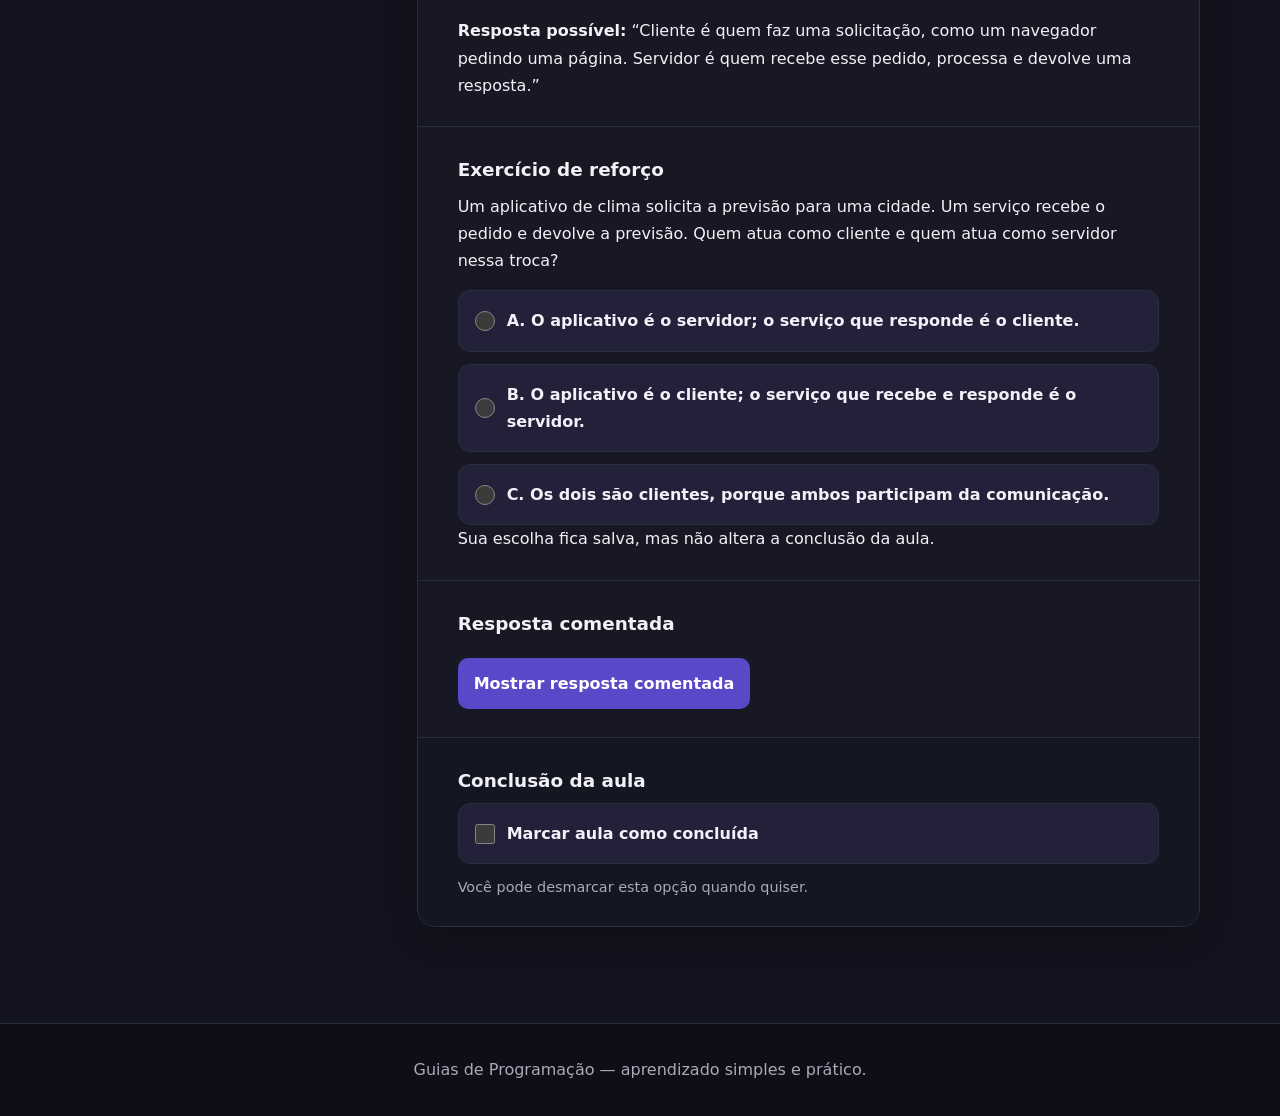
==== commit 808ea5e6: "feat(curso-ia): adiciona aula 3 sobre cliente e servidor" ====
--- a/cursos/desenvolvimento-software-ia/index.html
+++ b/cursos/desenvolvimento-software-ia/index.html
@@ -54,7 +54,14 @@
                     <a href="#aula-2">Frontend, backend e banco de dados</a>
                     <span class="lesson-status">Não concluída</span>
                   </li>
-                  <li class="future">Cliente e servidor</li>
+                  <li
+                    class="current"
+                    data-course-id="desenvolvimento-software-ia"
+                    data-lesson-id="aula-3"
+                  >
+                    <a href="#aula-3">Cliente e servidor</a>
+                    <span class="lesson-status">Não concluída</span>
+                  </li>
                   <li class="future">APIs, HTTP e JSON</li>
                   <li class="future">Ambiente local, staging e produção</li>
                   <li class="future">Build e deploy</li>
@@ -724,6 +731,167 @@
                   <p>Você pode desmarcar esta opção quando quiser.</p>
                 </section>
               </article>
+              <article class="lesson" id="aula-3">
+                <header class="lesson-header">
+                  <span>Aula 3</span>
+                  <h3>Cliente e servidor</h3>
+                </header>
+
+                <section>
+                  <h4>Objetivo da aula</h4>
+                  <p>Identificar quem solicita e quem responde em uma comunicação, sem confundir esses papéis com frontend e backend.</p>
+                </section>
+
+                <section>
+                  <h4>O que é cliente?</h4>
+                  <p>Cliente é a parte que solicita algo. O navegador ou aplicativo costuma atuar como cliente: por exemplo, o navegador pede uma página para mostrar à pessoa.</p>
+                  <p>Aqui, cliente é um papel do programa na comunicação, não a pessoa que compra um produto.</p>
+                </section>
+
+                <section>
+                  <h4>O que é servidor?</h4>
+                  <p>Servidor é a parte que recebe a solicitação, processa o pedido e devolve uma resposta. Essa resposta pode trazer uma página, informações ou uma mensagem de erro.</p>
+                  <p>Esse trabalho é feito por um programa. Ele pode funcionar no seu computador ou em outras máquinas; não precisa corresponder a um único computador físico.</p>
+                </section>
+
+                <section class="pronunciation">
+                  <h4>Como ler em português</h4>
+                  <ul>
+                    <li><strong>Cliente:</strong> quem pede.</li>
+                    <li><strong>Solicitação:</strong> o pedido enviado.</li>
+                    <li><strong>Servidor:</strong> quem recebe o pedido e responde.</li>
+                    <li><strong>Resposta:</strong> o retorno do pedido.</li>
+                  </ul>
+                </section>
+
+                <section>
+                  <h4>Fluxo simples</h4>
+                  <pre><code>Cliente
+   ↓
+Solicitação
+   ↓
+Servidor
+   ↓
+Resposta
+   ↓
+Cliente</code></pre>
+                  <p>Cliente e servidor trocam mensagens seguindo regras de comunicação. Por enquanto, acompanhe apenas o caminho do pedido e da resposta.</p>
+                </section>
+
+                <section>
+                  <h4>Exemplo prático: abrir uma página de produtos</h4>
+                  <ol>
+                    <li>O navegador solicita a página de produtos.</li>
+                    <li>O servidor recebe o pedido.</li>
+                    <li>O servidor busca as informações necessárias e prepara o resultado.</li>
+                    <li>O servidor envia a resposta ao navegador.</li>
+                    <li>O navegador interpreta a resposta e mostra a página.</li>
+                  </ol>
+                  <p>Em um projeto real, acompanhar esse caminho ajuda a investigar uma página que não carrega: o pedido foi enviado? Houve resposta? O navegador conseguiu mostrá-la?</p>
+                </section>
+
+                <section>
+                  <h4>Cliente/servidor e frontend/backend</h4>
+                  <p><strong>Cliente e servidor</strong> descrevem quem solicita e quem responde. <strong>Frontend e backend</strong> descrevem responsabilidades da aplicação: interação com a pessoa e processamento de regras.</p>
+                  <p>Frequentemente, o frontend funciona no cliente e o backend no servidor. Mas os termos não são sinônimos: um backend também pode atuar como cliente ao pedir informações a outro servidor.</p>
+                </section>
+
+                <section>
+                  <h4>Como isso muda quando usamos IA</h4>
+                  <p>A IA pode ajudar a gerar código e investigar erros dos dois lados. Para isso, precisa saber se o problema está no cliente, no servidor ou na comunicação entre eles.</p>
+                  <p>Descreva a ação, o resultado esperado e o que aconteceu. Por exemplo: “O pedido de produtos recebe uma resposta, mas o navegador não mostra a lista.” Confira a investigação e teste a correção sugerida.</p>
+                </section>
+
+                <section>
+                  <h4>Erros comuns</h4>
+                  <ul>
+                    <li>Achar que servidor é sempre um único computador físico.</li>
+                    <li>Confundir servidor com banco de dados: receber e responder pedidos é diferente de organizar e guardar informações.</li>
+                    <li>Usar cliente/servidor como sinônimos de frontend/backend.</li>
+                  </ul>
+                </section>
+
+                <section>
+                  <h4>Como explicar esse assunto em uma entrevista</h4>
+                  <p><strong>Pergunta:</strong> Qual é a diferença entre cliente e servidor?</p>
+                  <p><strong>Resposta possível:</strong> “Cliente é quem faz uma solicitação, como um navegador pedindo uma página. Servidor é quem recebe esse pedido, processa e devolve uma resposta.”</p>
+                </section>
+
+                <section>
+                  <h4>Exercício de reforço</h4>
+                  <p>Um aplicativo de clima solicita a previsão para uma cidade. Um serviço recebe o pedido e devolve a previsão. Quem atua como cliente e quem atua como servidor nessa troca?</p>
+                  <div class="exercise-options">
+                    <label class="completion-control" for="exercise-ia-aula-3-option-a">
+                      <input
+                        class="exercise-answer-input"
+                        id="exercise-ia-aula-3-option-a"
+                        name="exercise-ia-aula-3"
+                        type="radio"
+                        value="a"
+                        data-course-id="desenvolvimento-software-ia"
+                        data-exercise-id="aula-3-exercicio"
+                      />
+                      <span><strong>A.</strong> O aplicativo é o servidor; o serviço que responde é o cliente.</span>
+                    </label>
+                    <label class="completion-control" for="exercise-ia-aula-3-option-b">
+                      <input
+                        class="exercise-answer-input"
+                        id="exercise-ia-aula-3-option-b"
+                        name="exercise-ia-aula-3"
+                        type="radio"
+                        value="b"
+                        data-course-id="desenvolvimento-software-ia"
+                        data-exercise-id="aula-3-exercicio"
+                      />
+                      <span><strong>B.</strong> O aplicativo é o cliente; o serviço que recebe e responde é o servidor.</span>
+                    </label>
+                    <label class="completion-control" for="exercise-ia-aula-3-option-c">
+                      <input
+                        class="exercise-answer-input"
+                        id="exercise-ia-aula-3-option-c"
+                        name="exercise-ia-aula-3"
+                        type="radio"
+                        value="c"
+                        data-course-id="desenvolvimento-software-ia"
+                        data-exercise-id="aula-3-exercicio"
+                      />
+                      <span><strong>C.</strong> Os dois são clientes, porque ambos participam da comunicação.</span>
+                    </label>
+                  </div>
+                  <p>Sua escolha fica salva, mas não altera a conclusão da aula.</p>
+                </section>
+
+                <section>
+                  <h4>Resposta comentada</h4>
+                  <button
+                    class="answer-toggle"
+                    type="button"
+                    aria-expanded="false"
+                    aria-controls="exercise-answer-ia-3"
+                  >
+                    Mostrar resposta comentada
+                  </button>
+                  <div class="answer" id="exercise-answer-ia-3" hidden>
+                    <p><strong>A resposta correta é a opção B.</strong></p>
+                    <p>O aplicativo atua como cliente porque faz o pedido da previsão. O serviço atua como servidor porque recebe esse pedido, processa e envia uma resposta. Os papéis são identificados pelo que cada parte faz nessa troca.</p>
+                  </div>
+                </section>
+
+                <section class="lesson-completion">
+                  <h4>Conclusão da aula</h4>
+                  <label class="completion-control" for="completion-ia-aula-3">
+                    <input
+                      class="lesson-completion-input"
+                      id="completion-ia-aula-3"
+                      type="checkbox"
+                      data-course-id="desenvolvimento-software-ia"
+                      data-lesson-id="aula-3"
+                    />
+                    <span class="completion-label-text">Marcar aula como concluída</span>
+                  </label>
+                  <p>Você pode desmarcar esta opção quando quiser.</p>
+                </section>
+              </article>
             </div>
           </div>
         </div>
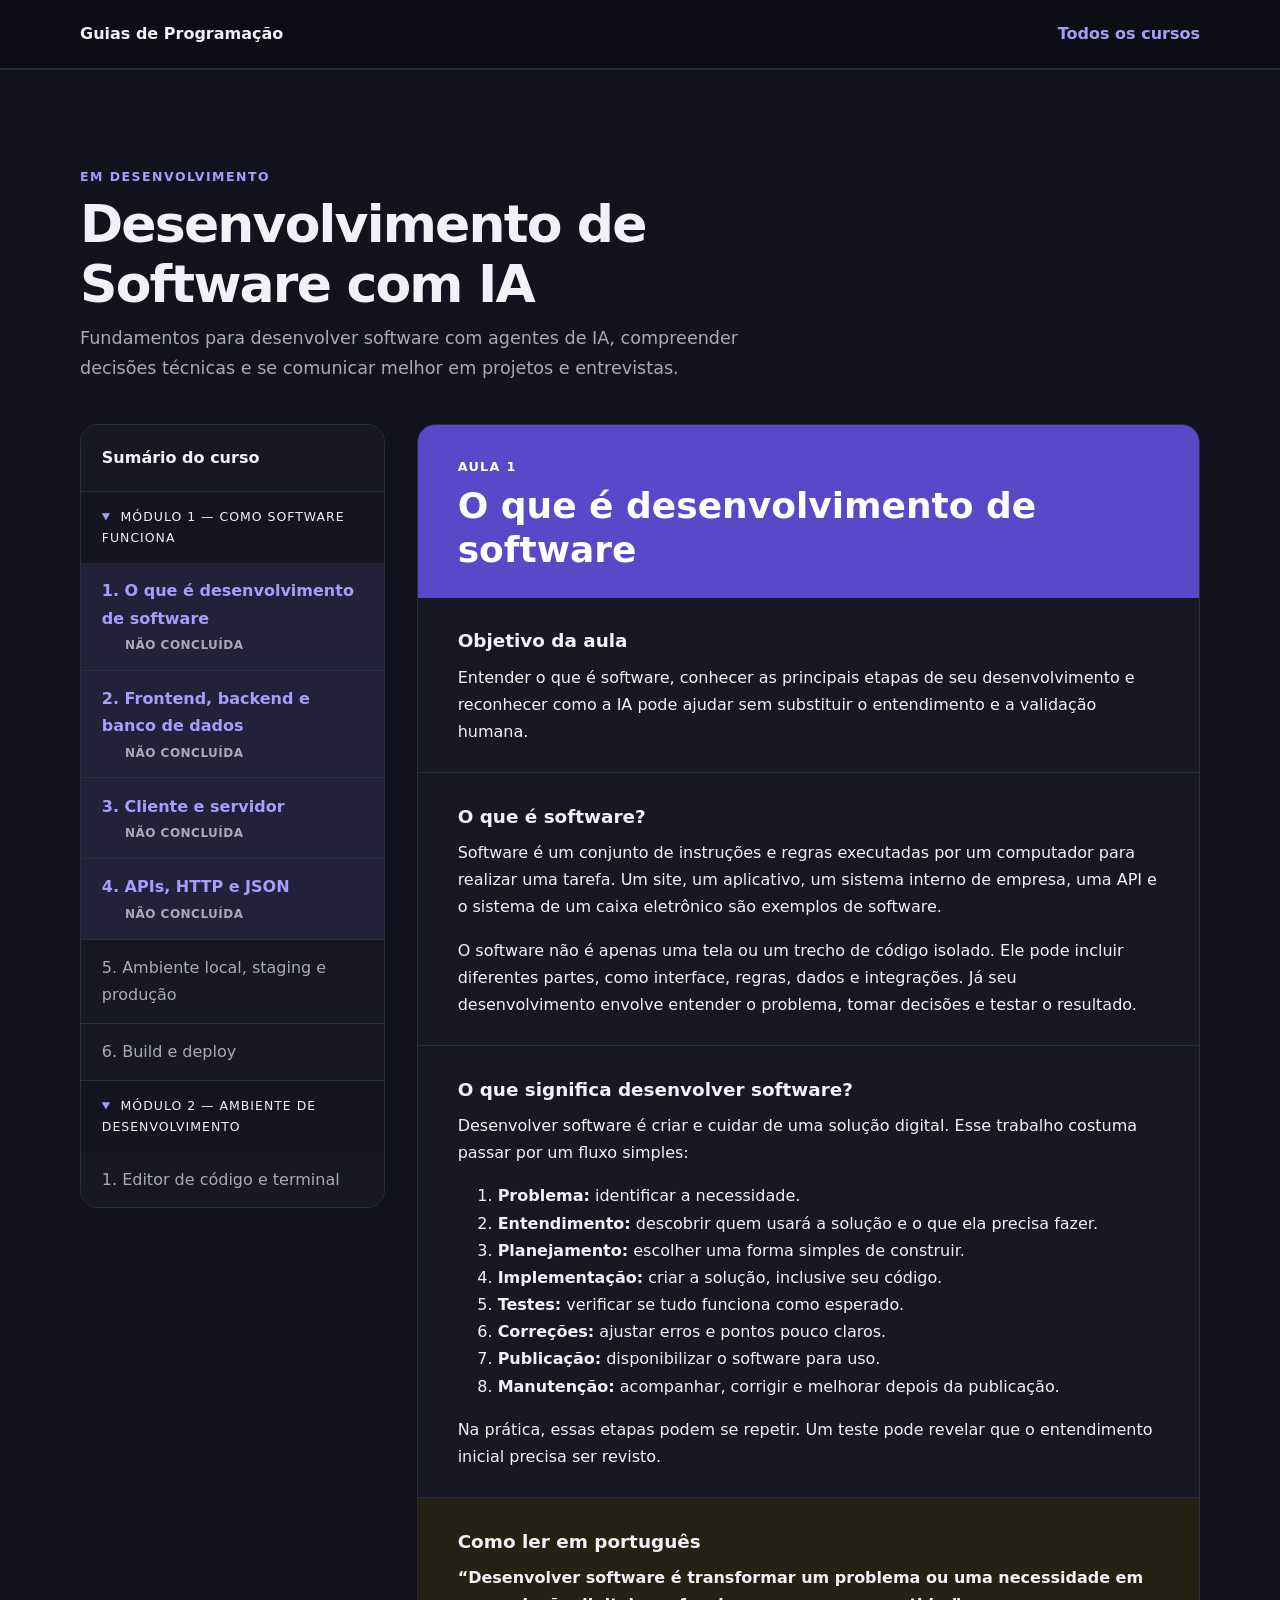
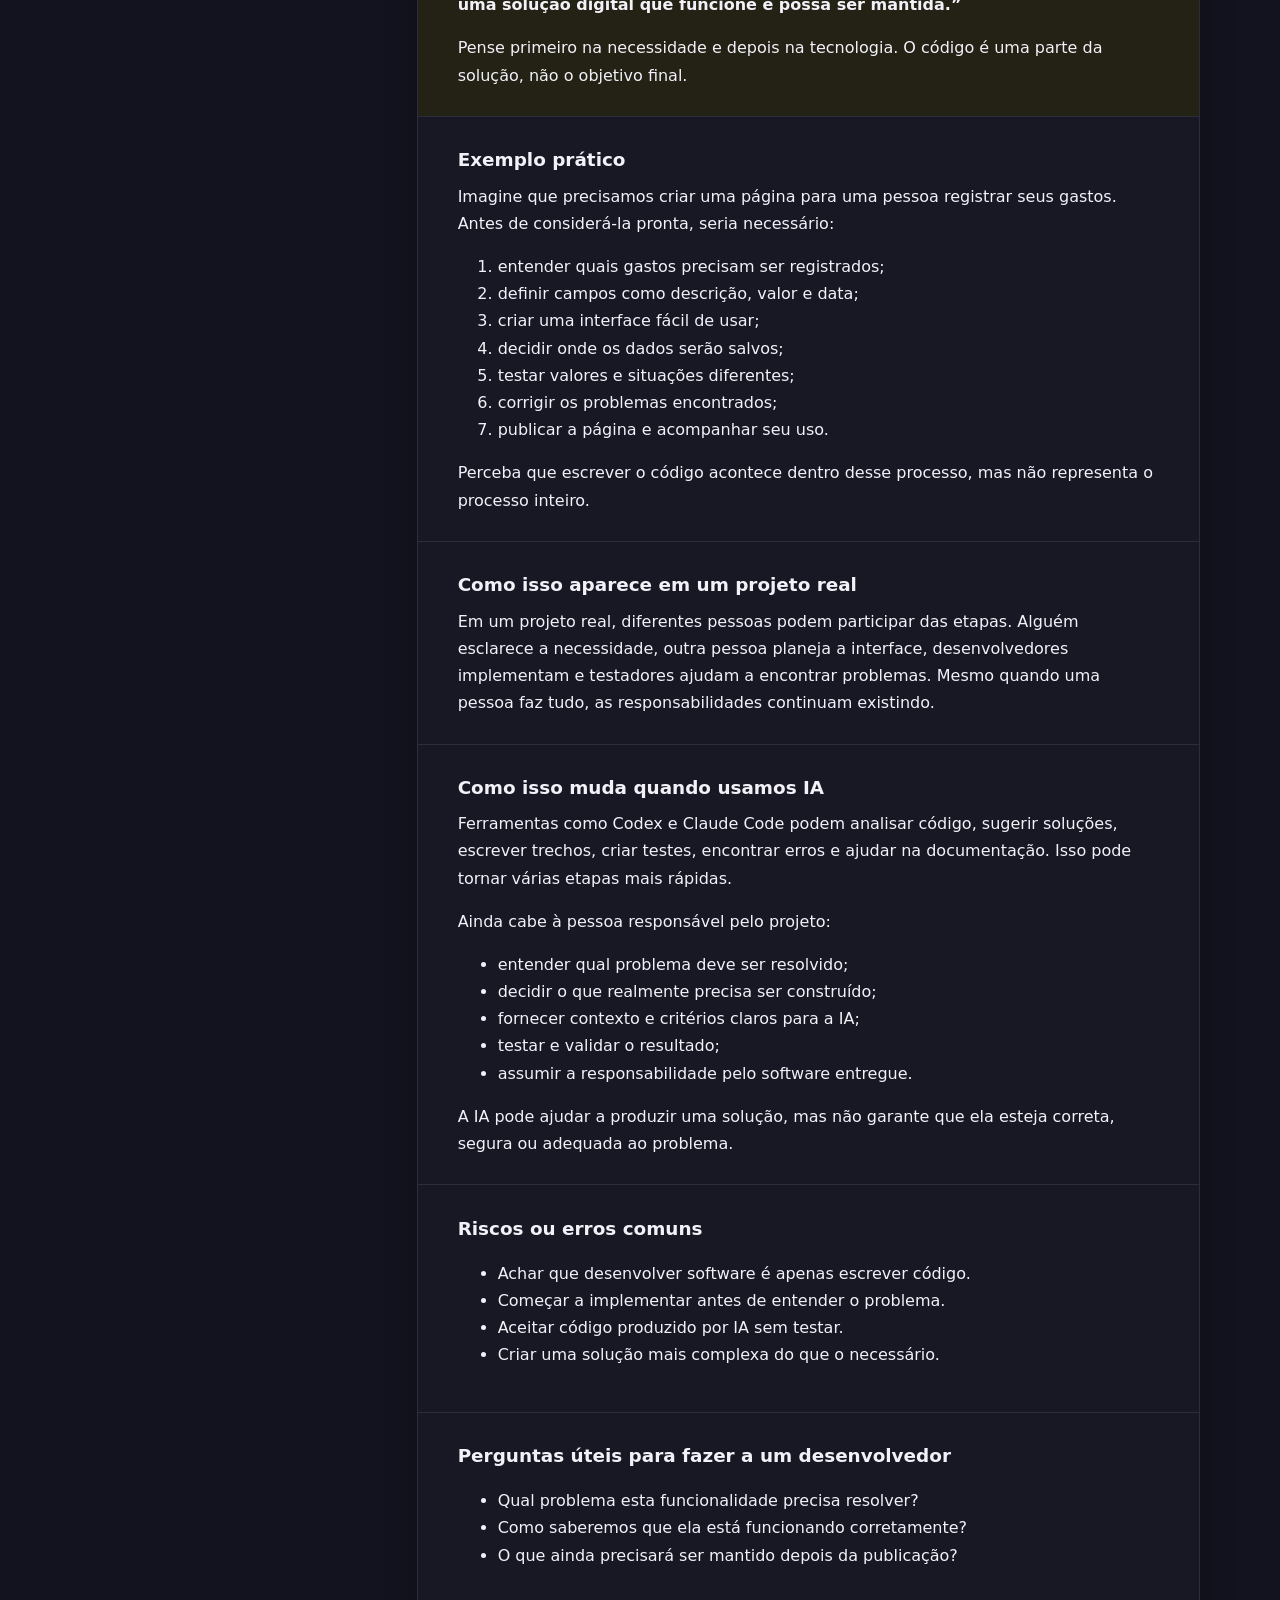
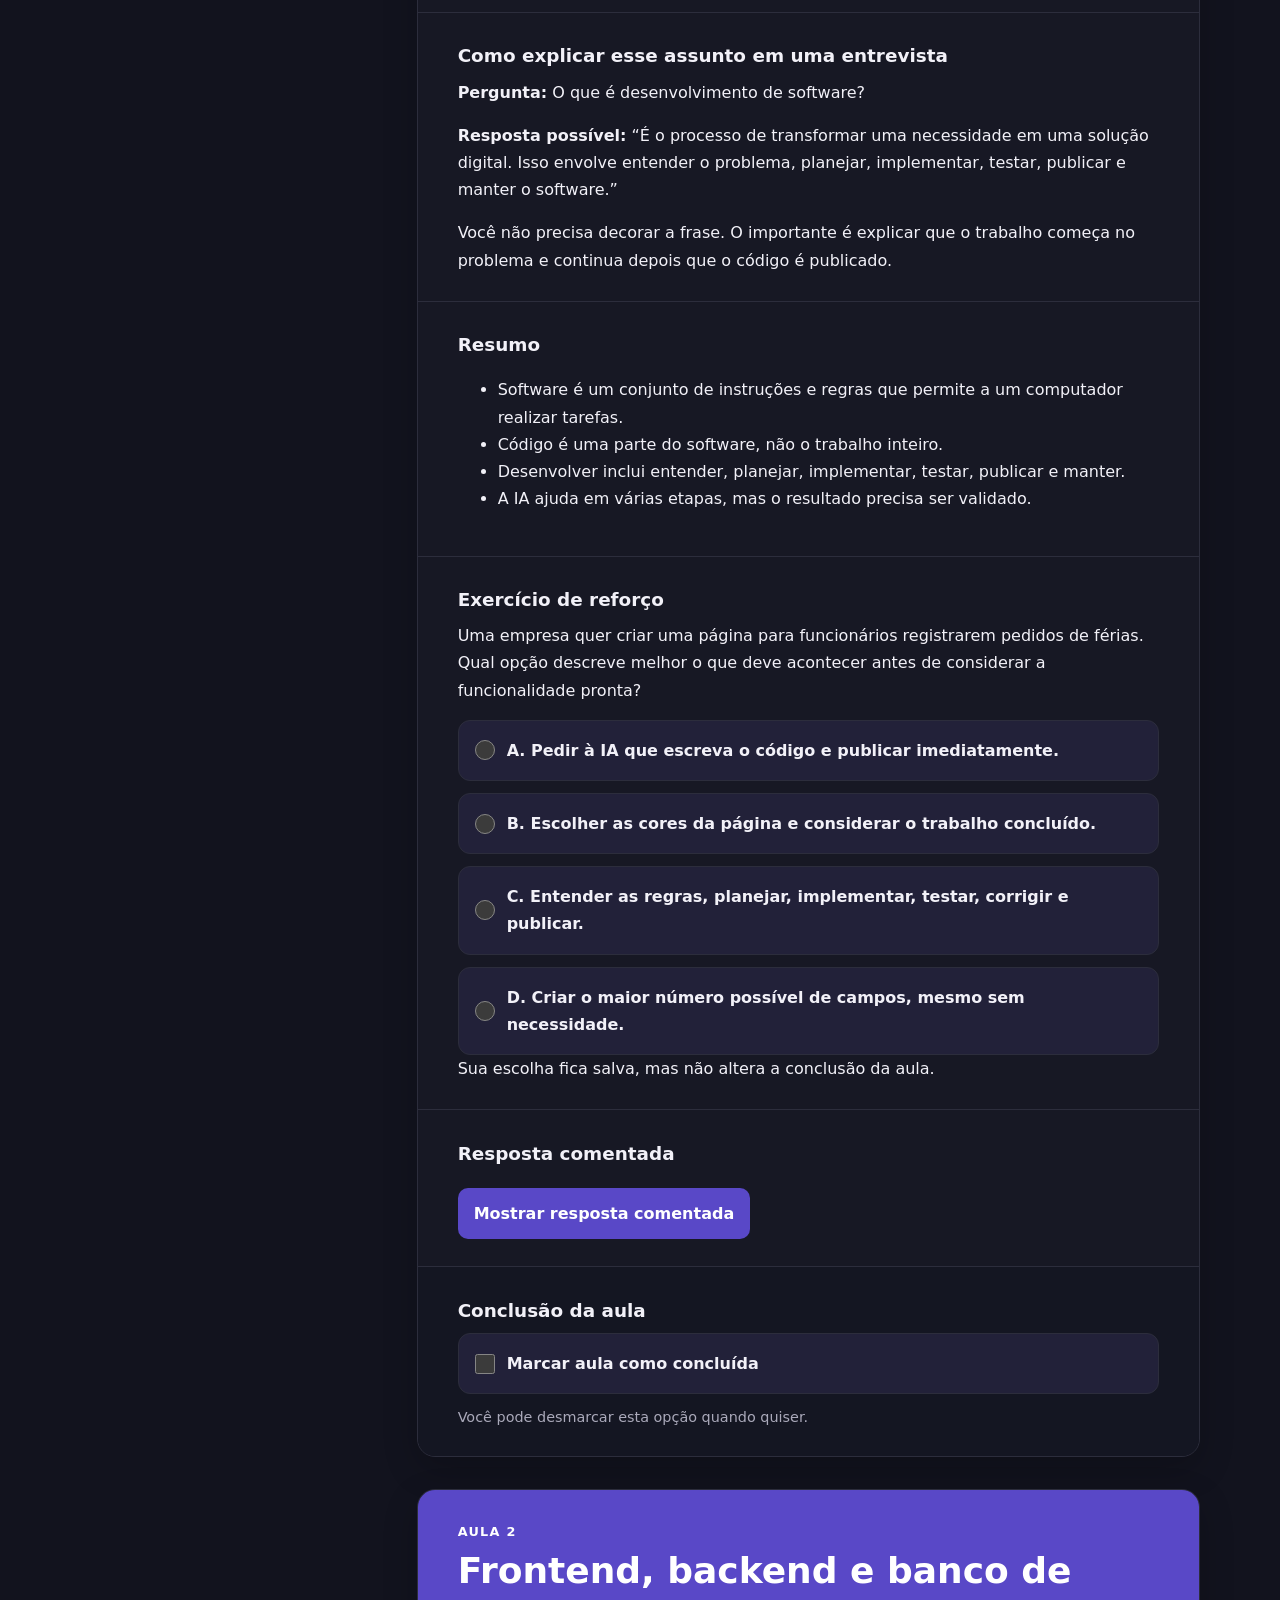
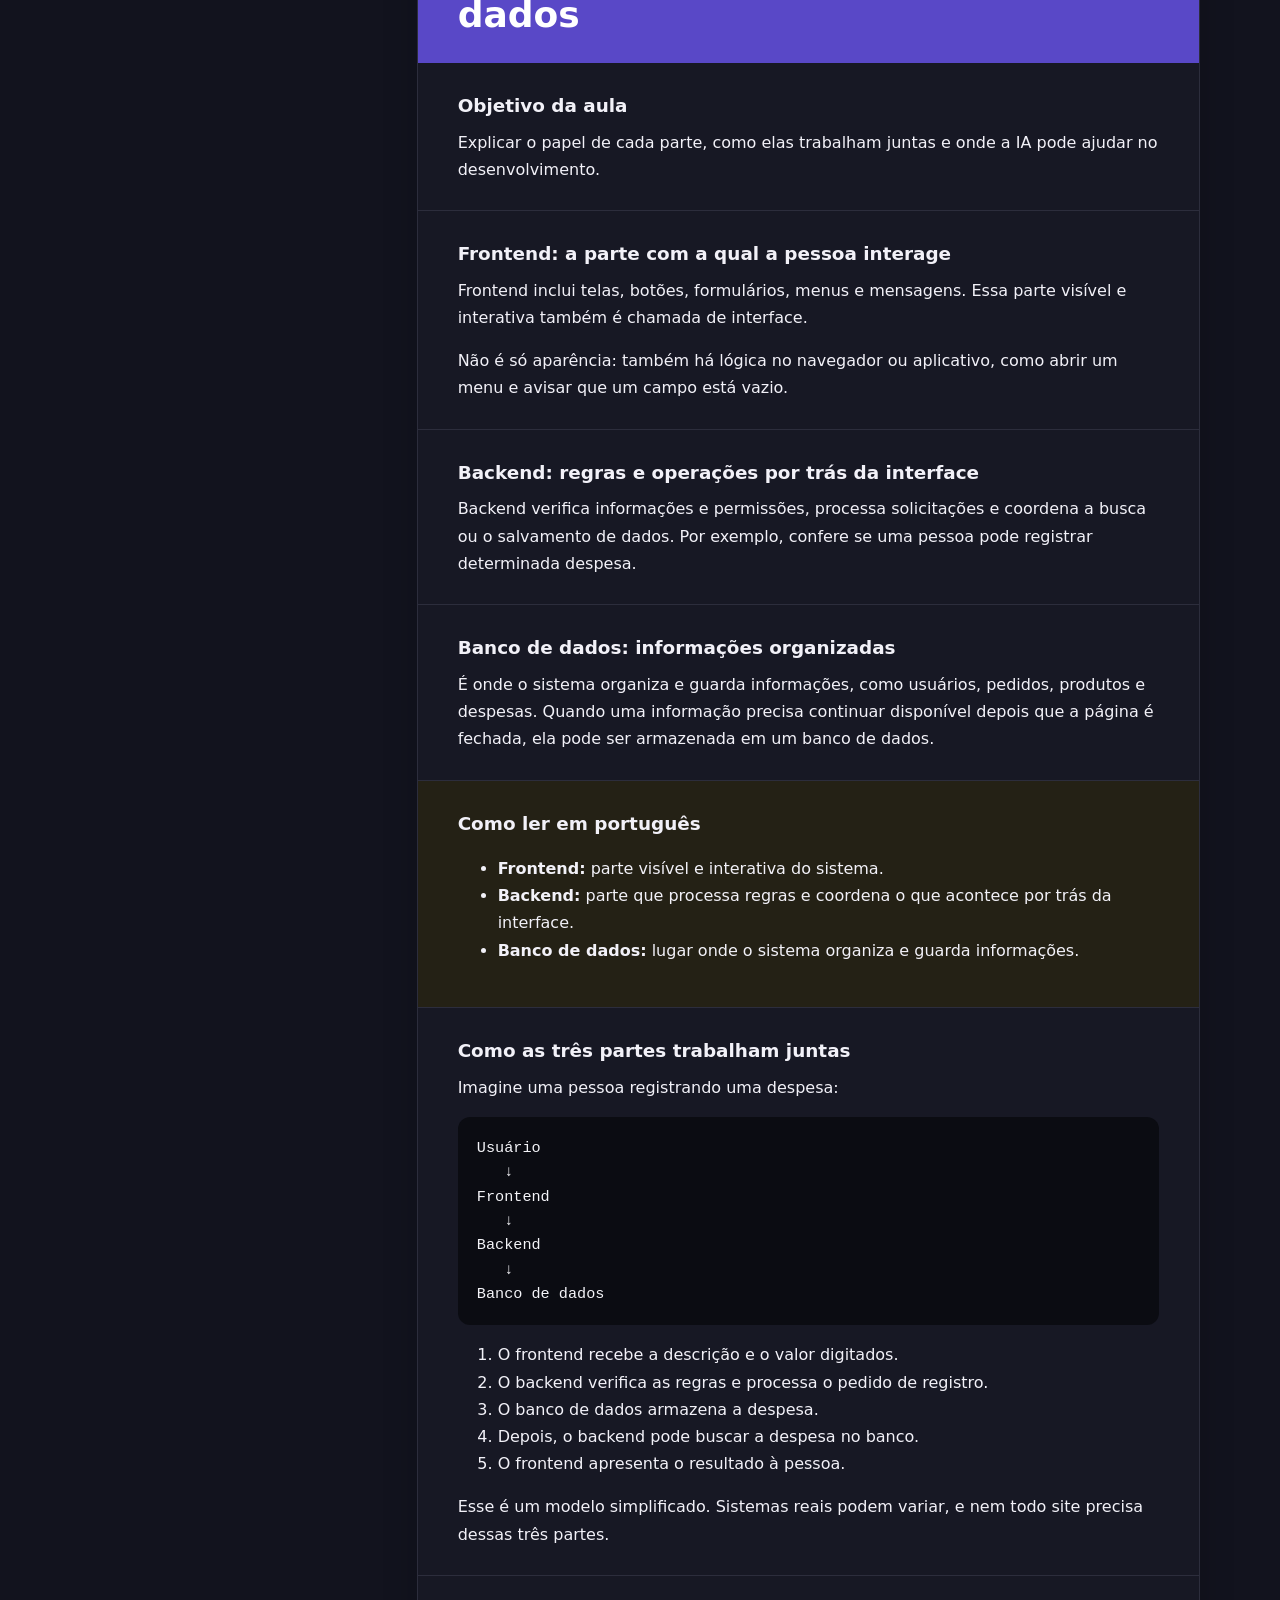
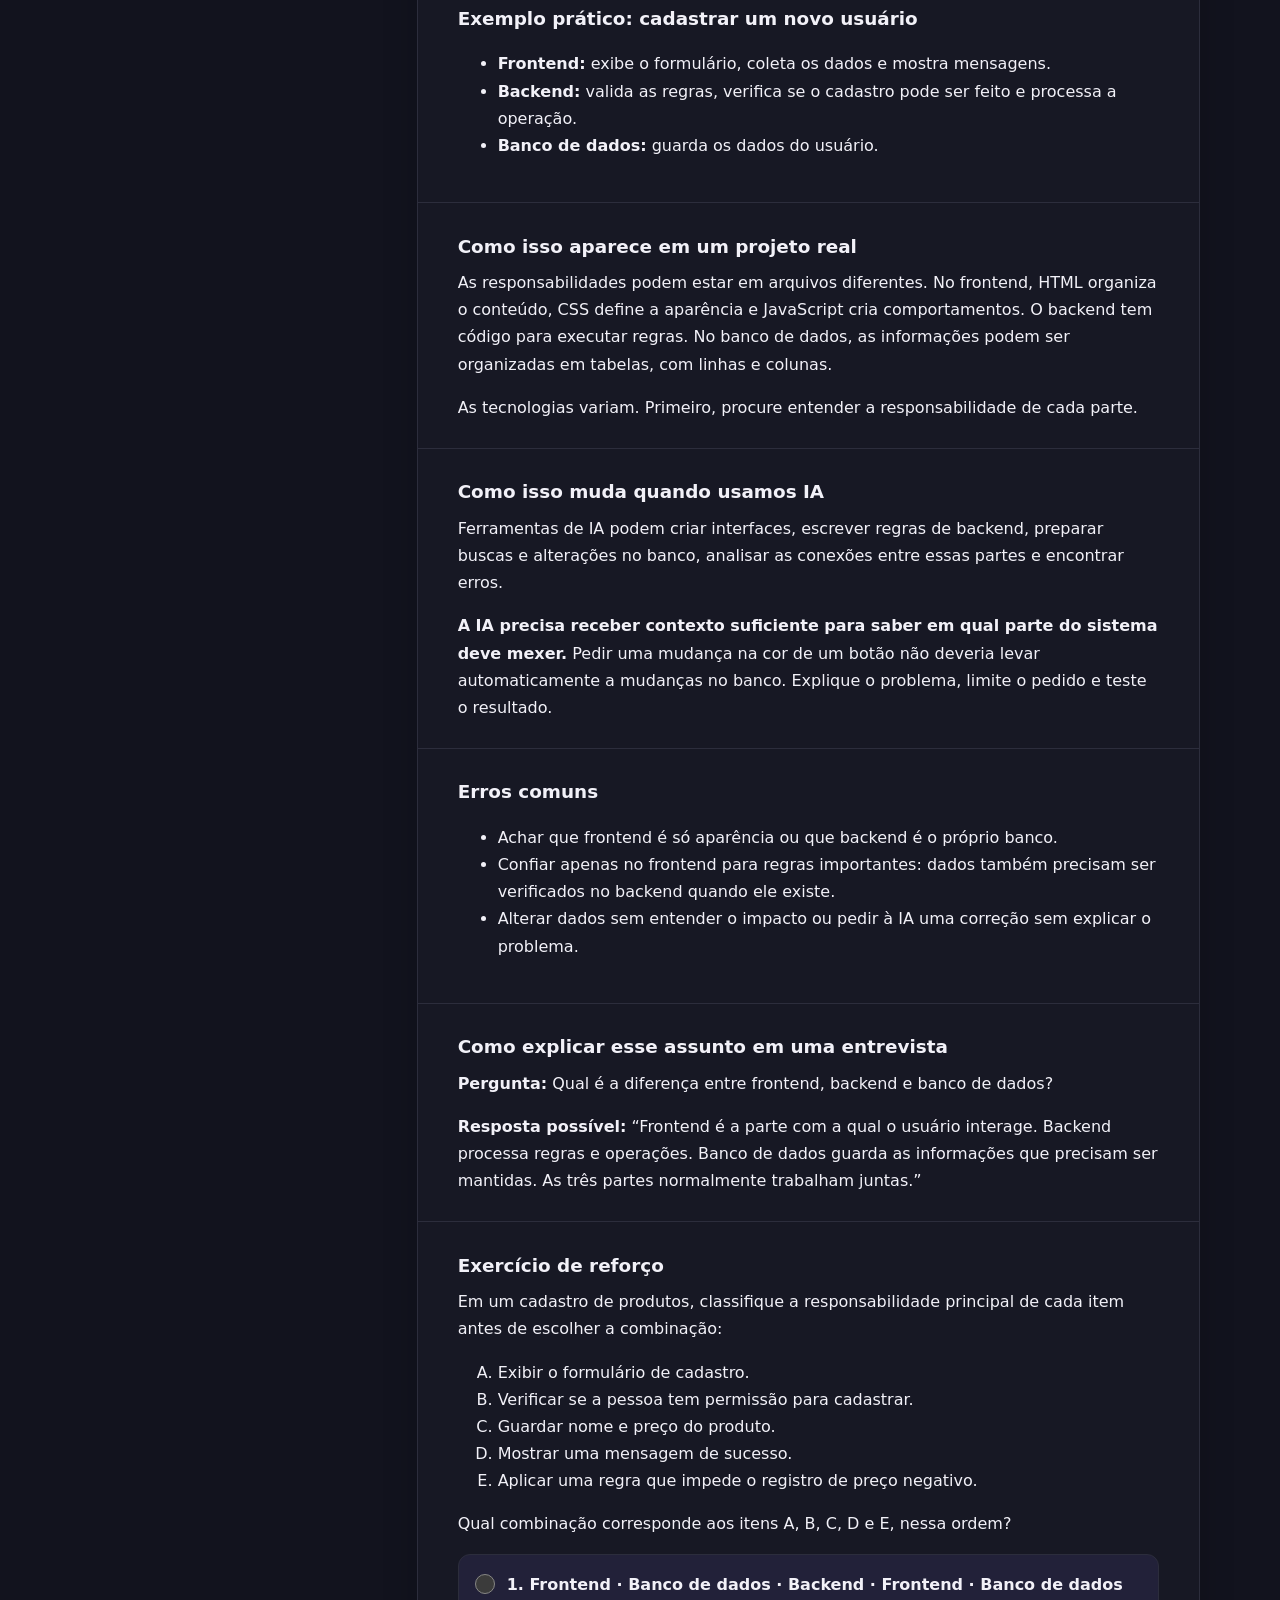
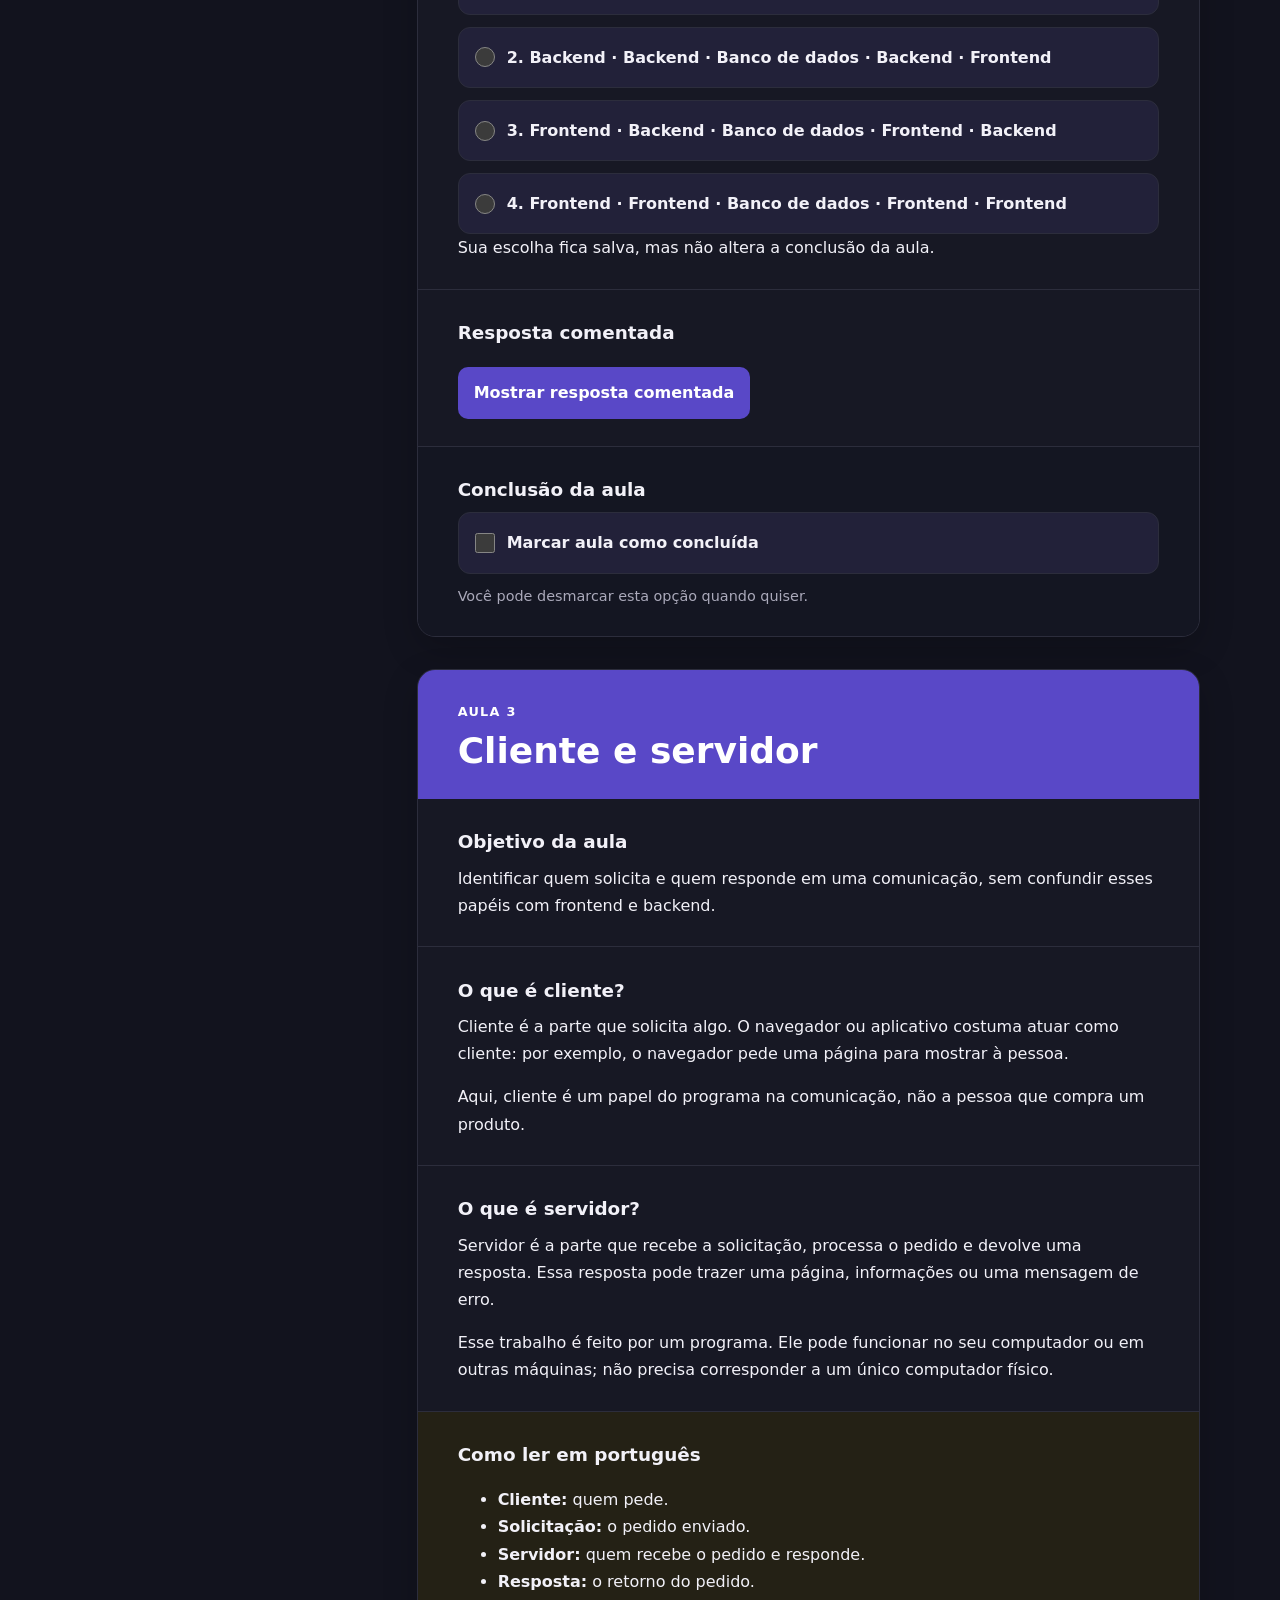
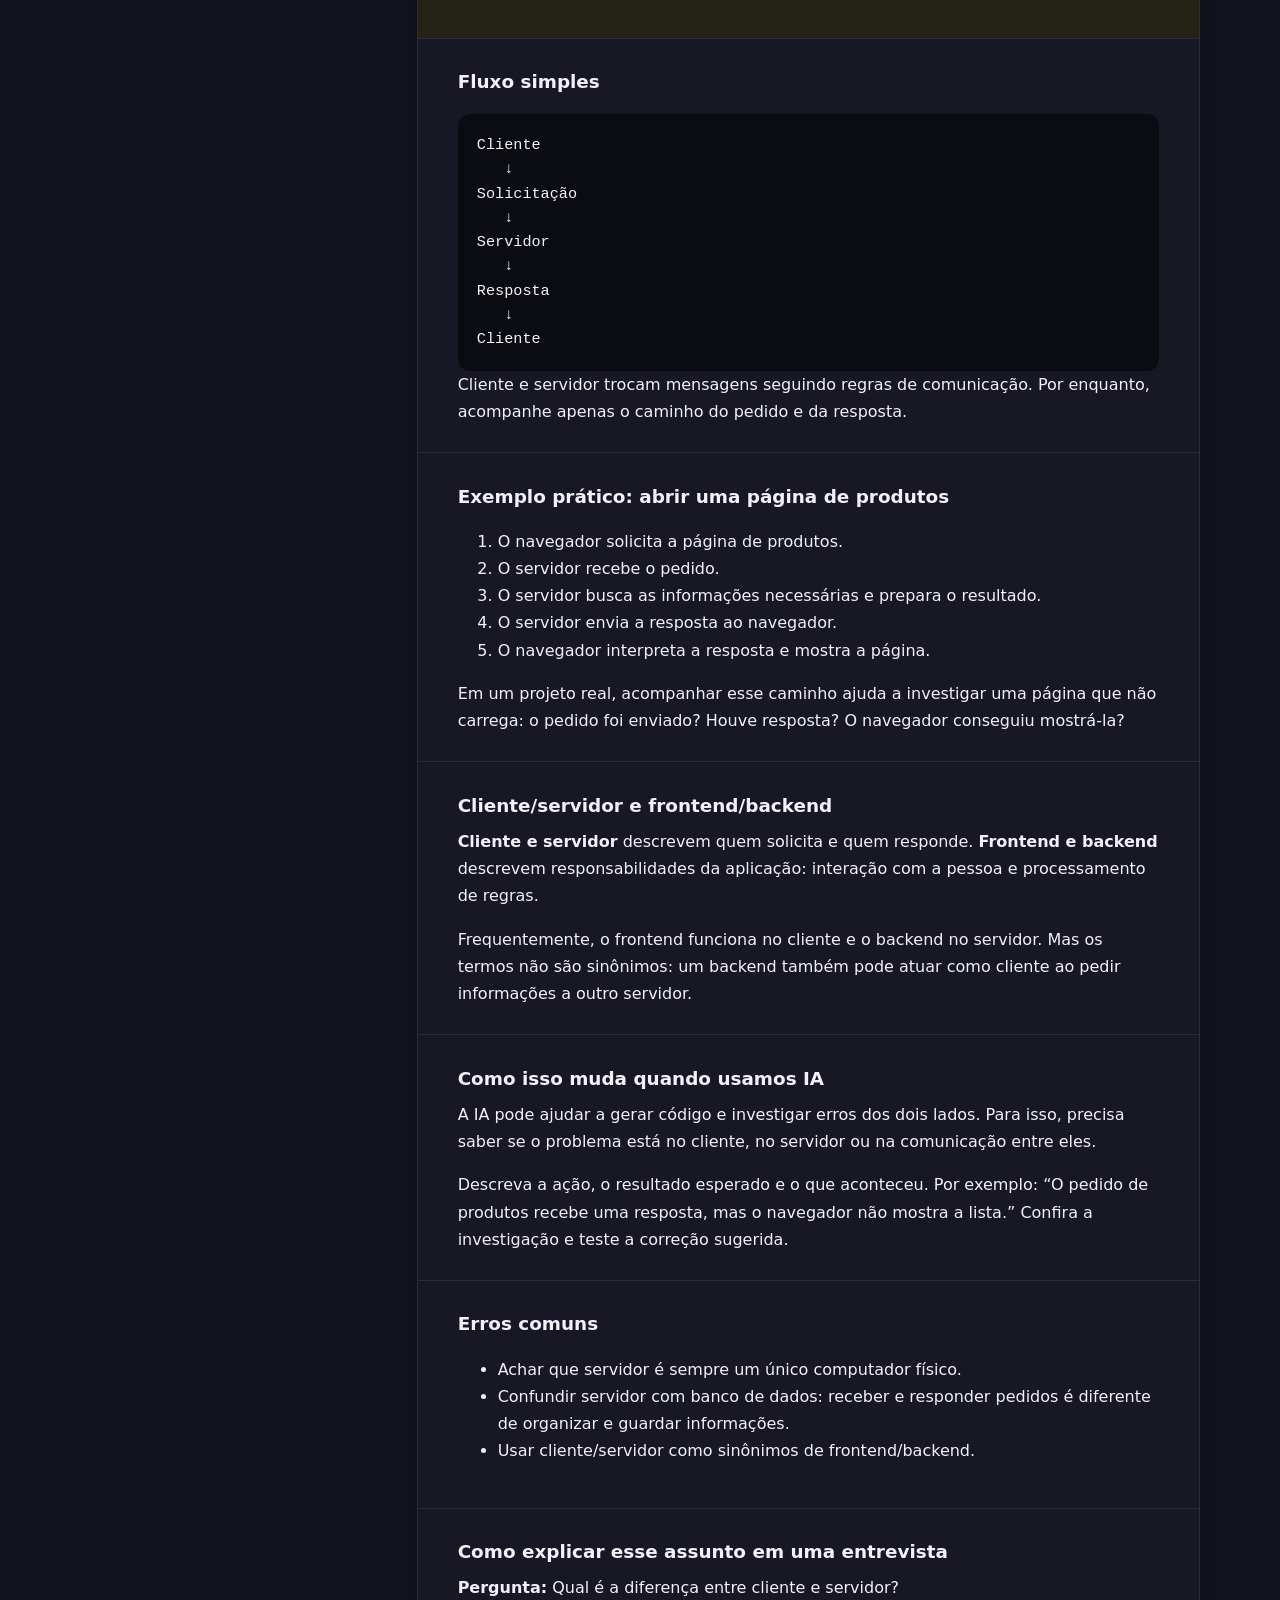
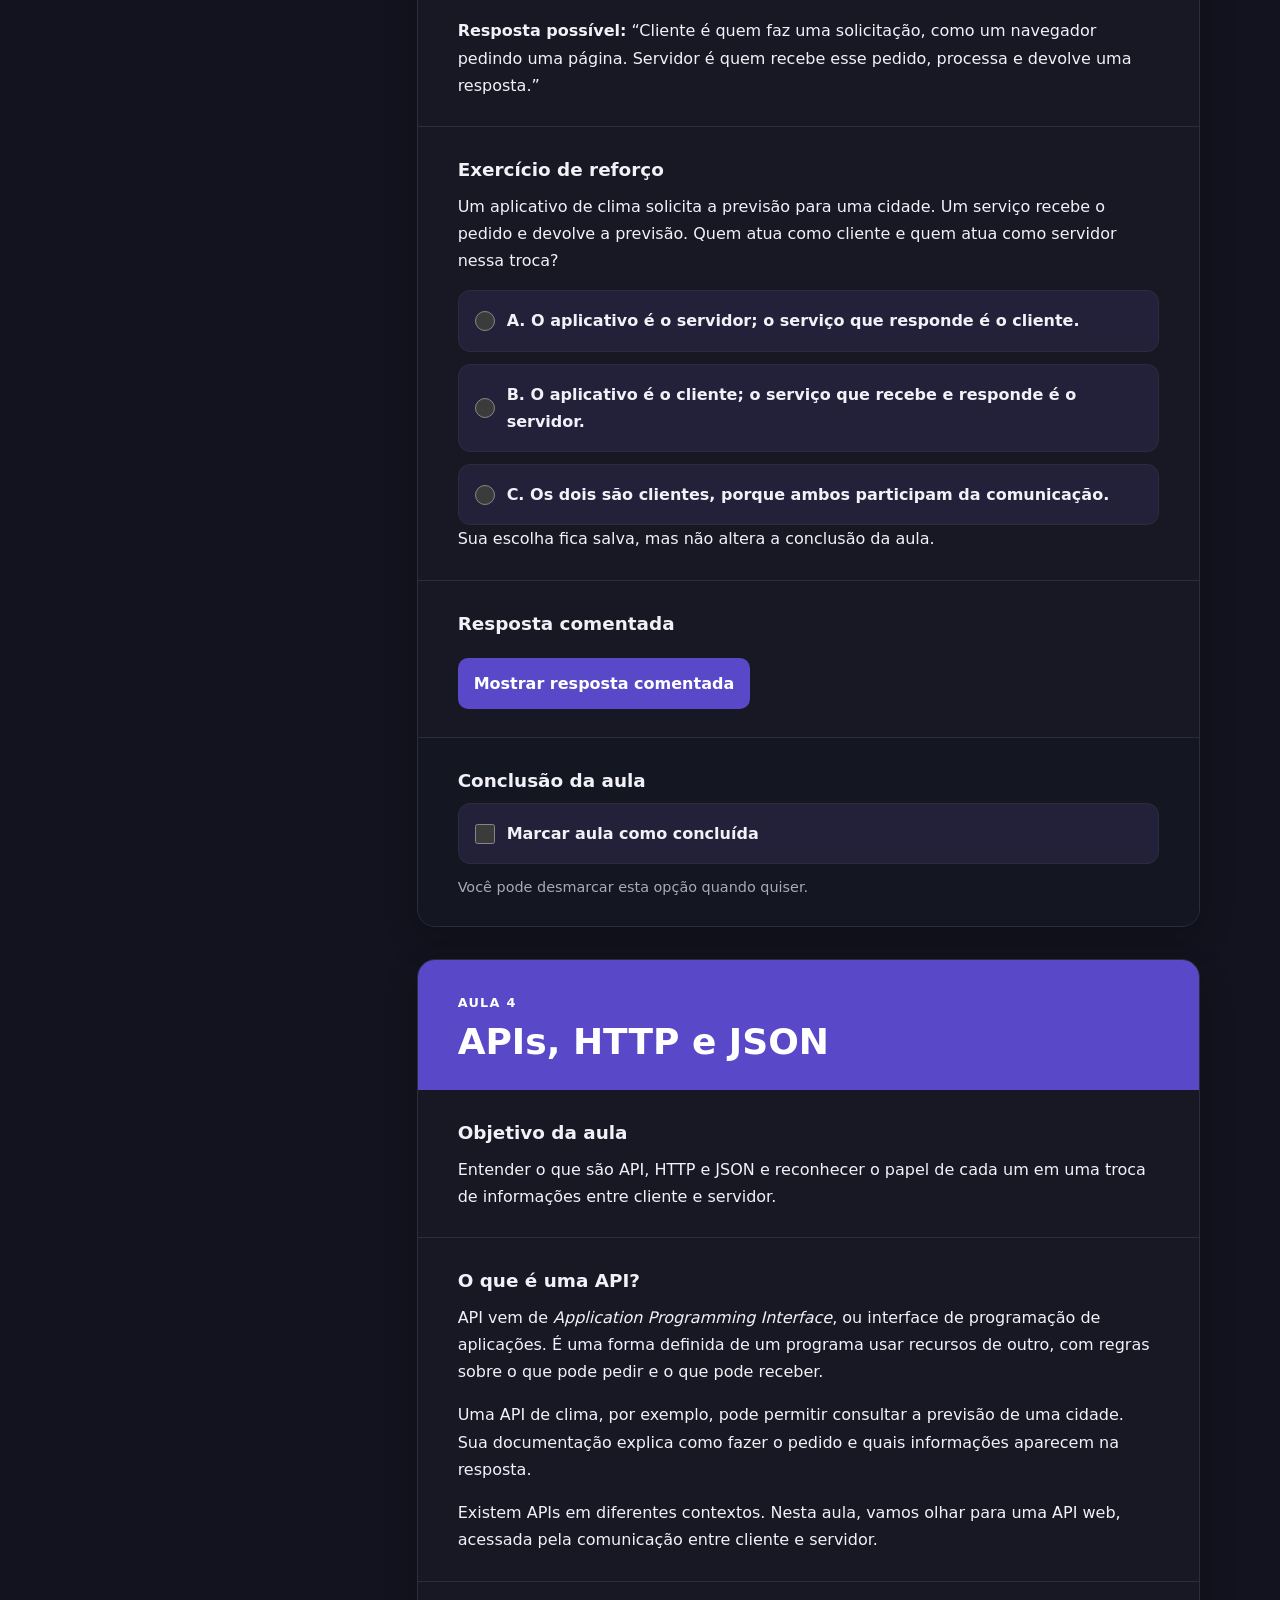
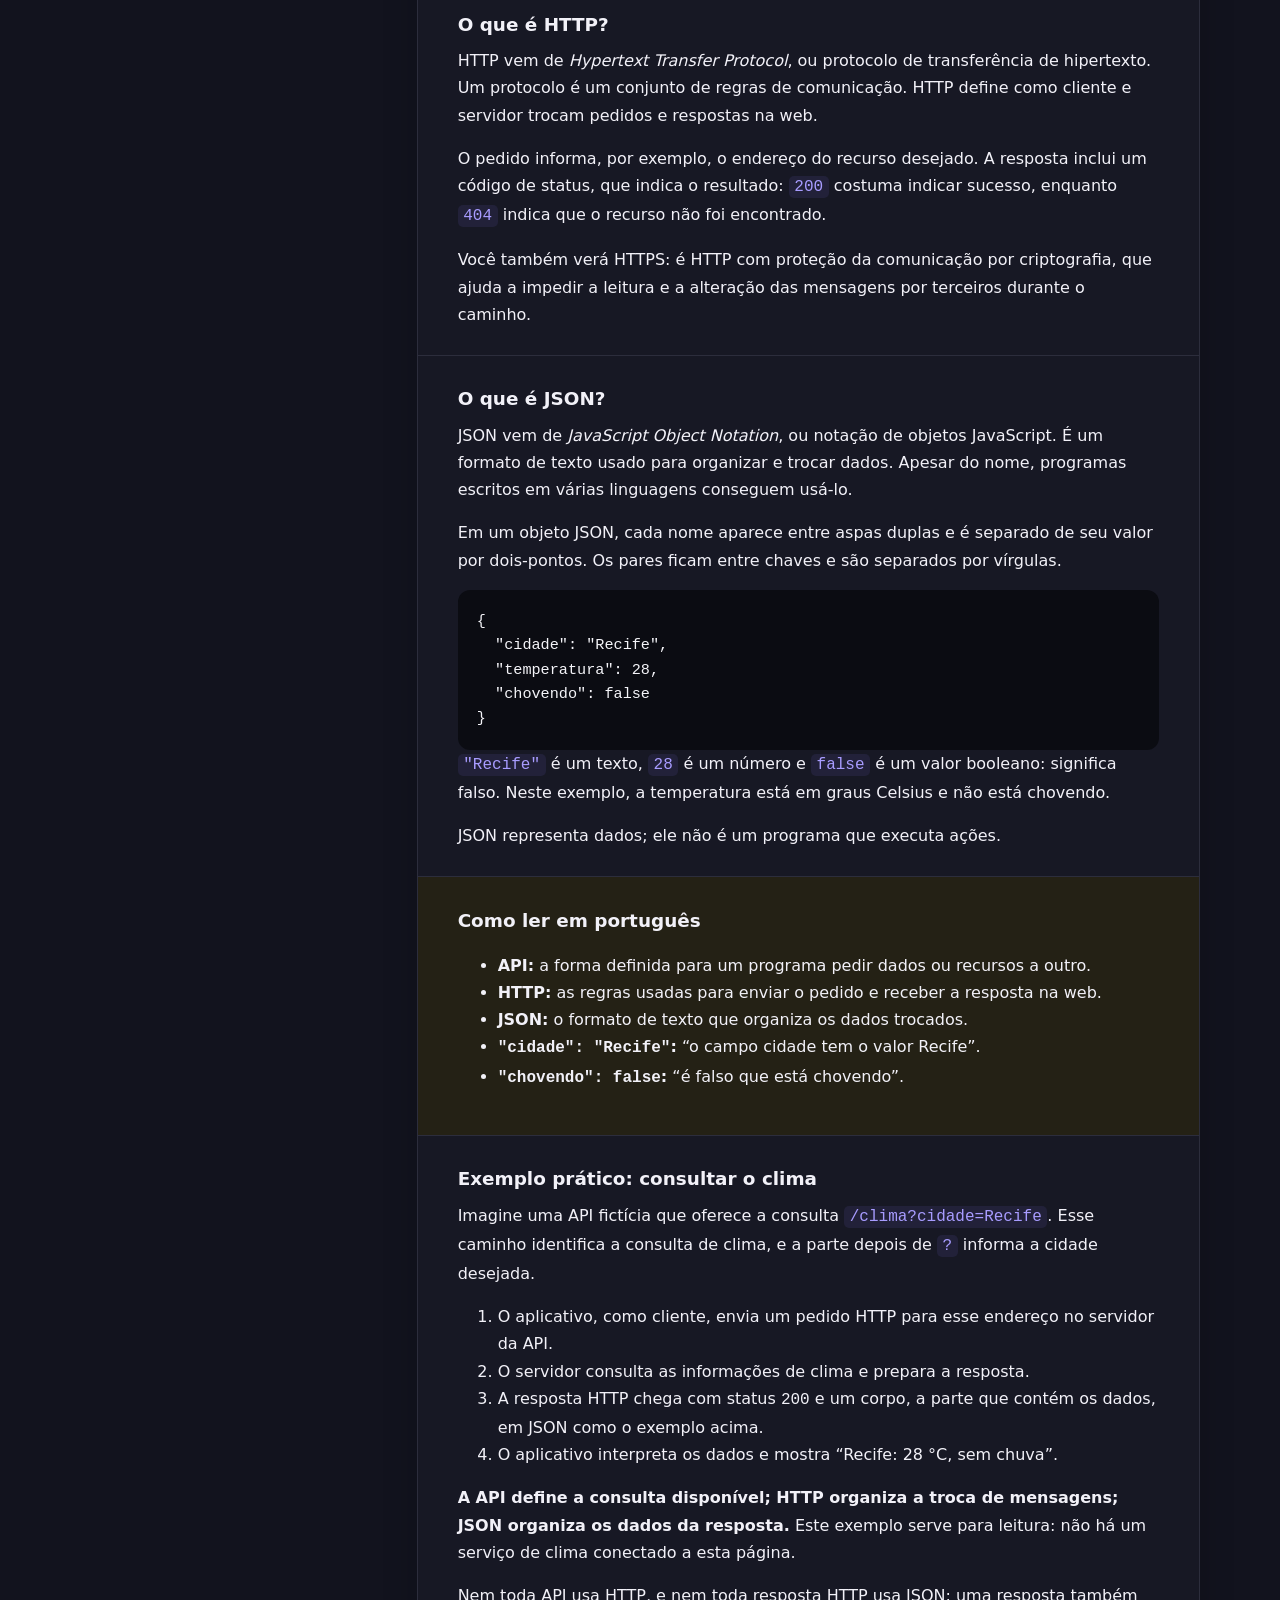
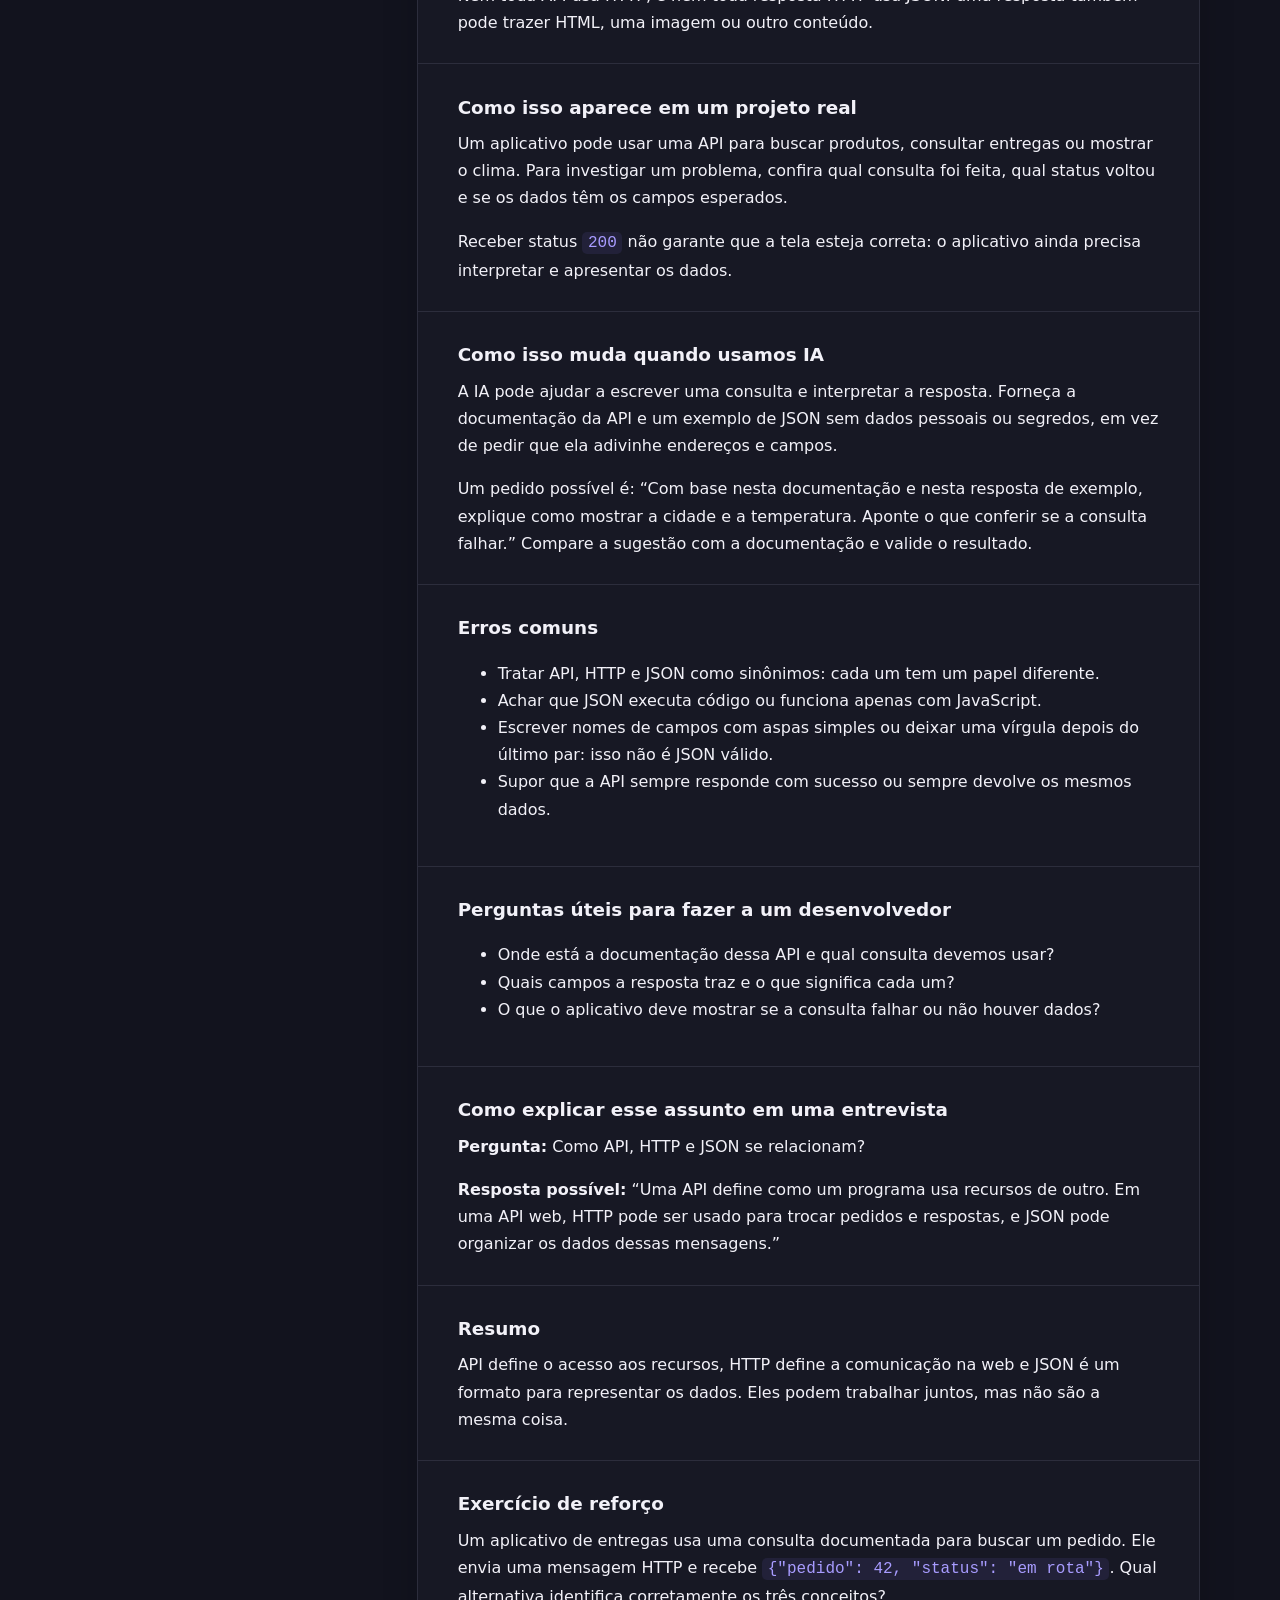
==== commit d2782911: "feat(curso-ia): adiciona aula 4 sobre APIs HTTP e JSON" ====
--- a/cursos/desenvolvimento-software-ia/index.html
+++ b/cursos/desenvolvimento-software-ia/index.html
@@ -62,7 +62,14 @@
                     <a href="#aula-3">Cliente e servidor</a>
                     <span class="lesson-status">Não concluída</span>
                   </li>
-                  <li class="future">APIs, HTTP e JSON</li>
+                  <li
+                    class="current"
+                    data-course-id="desenvolvimento-software-ia"
+                    data-lesson-id="aula-4"
+                  >
+                    <a href="#aula-4">APIs, HTTP e JSON</a>
+                    <span class="lesson-status">Não concluída</span>
+                  </li>
                   <li class="future">Ambiente local, staging e produção</li>
                   <li class="future">Build e deploy</li>
                 </ol>
@@ -892,6 +899,186 @@
                   <p>Você pode desmarcar esta opção quando quiser.</p>
                 </section>
               </article>
+              <article class="lesson" id="aula-4">
+                <header class="lesson-header">
+                  <span>Aula 4</span>
+                  <h3>APIs, HTTP e JSON</h3>
+                </header>
+
+                <section>
+                  <h4>Objetivo da aula</h4>
+                  <p>Entender o que são API, HTTP e JSON e reconhecer o papel de cada um em uma troca de informações entre cliente e servidor.</p>
+                </section>
+
+                <section>
+                  <h4>O que é uma API?</h4>
+                  <p>API vem de <em>Application Programming Interface</em>, ou interface de programação de aplicações. É uma forma definida de um programa usar recursos de outro, com regras sobre o que pode pedir e o que pode receber.</p>
+                  <p>Uma API de clima, por exemplo, pode permitir consultar a previsão de uma cidade. Sua documentação explica como fazer o pedido e quais informações aparecem na resposta.</p>
+                  <p>Existem APIs em diferentes contextos. Nesta aula, vamos olhar para uma API web, acessada pela comunicação entre cliente e servidor.</p>
+                </section>
+
+                <section>
+                  <h4>O que é HTTP?</h4>
+                  <p>HTTP vem de <em>Hypertext Transfer Protocol</em>, ou protocolo de transferência de hipertexto. Um protocolo é um conjunto de regras de comunicação. HTTP define como cliente e servidor trocam pedidos e respostas na web.</p>
+                  <p>O pedido informa, por exemplo, o endereço do recurso desejado. A resposta inclui um código de status, que indica o resultado: <code>200</code> costuma indicar sucesso, enquanto <code>404</code> indica que o recurso não foi encontrado.</p>
+                  <p>Você também verá HTTPS: é HTTP com proteção da comunicação por criptografia, que ajuda a impedir a leitura e a alteração das mensagens por terceiros durante o caminho.</p>
+                </section>
+
+                <section>
+                  <h4>O que é JSON?</h4>
+                  <p>JSON vem de <em>JavaScript Object Notation</em>, ou notação de objetos JavaScript. É um formato de texto usado para organizar e trocar dados. Apesar do nome, programas escritos em várias linguagens conseguem usá-lo.</p>
+                  <p>Em um objeto JSON, cada nome aparece entre aspas duplas e é separado de seu valor por dois-pontos. Os pares ficam entre chaves e são separados por vírgulas.</p>
+                  <pre><code>{
+  "cidade": "Recife",
+  "temperatura": 28,
+  "chovendo": false
+}</code></pre>
+                  <p><code>"Recife"</code> é um texto, <code>28</code> é um número e <code>false</code> é um valor booleano: significa falso. Neste exemplo, a temperatura está em graus Celsius e não está chovendo.</p>
+                  <p>JSON representa dados; ele não é um programa que executa ações.</p>
+                </section>
+
+                <section class="pronunciation">
+                  <h4>Como ler em português</h4>
+                  <ul>
+                    <li><strong>API:</strong> a forma definida para um programa pedir dados ou recursos a outro.</li>
+                    <li><strong>HTTP:</strong> as regras usadas para enviar o pedido e receber a resposta na web.</li>
+                    <li><strong>JSON:</strong> o formato de texto que organiza os dados trocados.</li>
+                    <li><strong><code>"cidade": "Recife"</code>:</strong> “o campo cidade tem o valor Recife”.</li>
+                    <li><strong><code>"chovendo": false</code>:</strong> “é falso que está chovendo”.</li>
+                  </ul>
+                </section>
+
+                <section>
+                  <h4>Exemplo prático: consultar o clima</h4>
+                  <p>Imagine uma API fictícia que oferece a consulta <code>/clima?cidade=Recife</code>. Esse caminho identifica a consulta de clima, e a parte depois de <code>?</code> informa a cidade desejada.</p>
+                  <ol>
+                    <li>O aplicativo, como cliente, envia um pedido HTTP para esse endereço no servidor da API.</li>
+                    <li>O servidor consulta as informações de clima e prepara a resposta.</li>
+                    <li>A resposta HTTP chega com status <code>200</code> e um corpo, a parte que contém os dados, em JSON como o exemplo acima.</li>
+                    <li>O aplicativo interpreta os dados e mostra “Recife: 28 °C, sem chuva”.</li>
+                  </ol>
+                  <p><strong>A API define a consulta disponível; HTTP organiza a troca de mensagens; JSON organiza os dados da resposta.</strong> Este exemplo serve para leitura: não há um serviço de clima conectado a esta página.</p>
+                  <p>Nem toda API usa HTTP, e nem toda resposta HTTP usa JSON: uma resposta também pode trazer HTML, uma imagem ou outro conteúdo.</p>
+                </section>
+
+                <section>
+                  <h4>Como isso aparece em um projeto real</h4>
+                  <p>Um aplicativo pode usar uma API para buscar produtos, consultar entregas ou mostrar o clima. Para investigar um problema, confira qual consulta foi feita, qual status voltou e se os dados têm os campos esperados.</p>
+                  <p>Receber status <code>200</code> não garante que a tela esteja correta: o aplicativo ainda precisa interpretar e apresentar os dados.</p>
+                </section>
+
+                <section>
+                  <h4>Como isso muda quando usamos IA</h4>
+                  <p>A IA pode ajudar a escrever uma consulta e interpretar a resposta. Forneça a documentação da API e um exemplo de JSON sem dados pessoais ou segredos, em vez de pedir que ela adivinhe endereços e campos.</p>
+                  <p>Um pedido possível é: “Com base nesta documentação e nesta resposta de exemplo, explique como mostrar a cidade e a temperatura. Aponte o que conferir se a consulta falhar.” Compare a sugestão com a documentação e valide o resultado.</p>
+                </section>
+
+                <section>
+                  <h4>Erros comuns</h4>
+                  <ul>
+                    <li>Tratar API, HTTP e JSON como sinônimos: cada um tem um papel diferente.</li>
+                    <li>Achar que JSON executa código ou funciona apenas com JavaScript.</li>
+                    <li>Escrever nomes de campos com aspas simples ou deixar uma vírgula depois do último par: isso não é JSON válido.</li>
+                    <li>Supor que a API sempre responde com sucesso ou sempre devolve os mesmos dados.</li>
+                  </ul>
+                </section>
+
+                <section>
+                  <h4>Perguntas úteis para fazer a um desenvolvedor</h4>
+                  <ul>
+                    <li>Onde está a documentação dessa API e qual consulta devemos usar?</li>
+                    <li>Quais campos a resposta traz e o que significa cada um?</li>
+                    <li>O que o aplicativo deve mostrar se a consulta falhar ou não houver dados?</li>
+                  </ul>
+                </section>
+
+                <section>
+                  <h4>Como explicar esse assunto em uma entrevista</h4>
+                  <p><strong>Pergunta:</strong> Como API, HTTP e JSON se relacionam?</p>
+                  <p><strong>Resposta possível:</strong> “Uma API define como um programa usa recursos de outro. Em uma API web, HTTP pode ser usado para trocar pedidos e respostas, e JSON pode organizar os dados dessas mensagens.”</p>
+                </section>
+
+                <section>
+                  <h4>Resumo</h4>
+                  <p>API define o acesso aos recursos, HTTP define a comunicação na web e JSON é um formato para representar os dados. Eles podem trabalhar juntos, mas não são a mesma coisa.</p>
+                </section>
+
+                <section>
+                  <h4>Exercício de reforço</h4>
+                  <p>Um aplicativo de entregas usa uma consulta documentada para buscar um pedido. Ele envia uma mensagem HTTP e recebe <code>{"pedido": 42, "status": "em rota"}</code>. Qual alternativa identifica corretamente os três conceitos?</p>
+                  <div class="exercise-options">
+                    <label class="completion-control" for="exercise-ia-aula-4-option-a">
+                      <input
+                        class="exercise-answer-input"
+                        id="exercise-ia-aula-4-option-a"
+                        name="exercise-ia-aula-4"
+                        type="radio"
+                        value="a"
+                        data-course-id="desenvolvimento-software-ia"
+                        data-exercise-id="aula-4-exercicio"
+                      />
+                      <span><strong>A.</strong> API é o formato dos dados; HTTP é a consulta disponível; JSON é a regra de comunicação.</span>
+                    </label>
+                    <label class="completion-control" for="exercise-ia-aula-4-option-b">
+                      <input
+                        class="exercise-answer-input"
+                        id="exercise-ia-aula-4-option-b"
+                        name="exercise-ia-aula-4"
+                        type="radio"
+                        value="b"
+                        data-course-id="desenvolvimento-software-ia"
+                        data-exercise-id="aula-4-exercicio"
+                      />
+                      <span><strong>B.</strong> API, HTTP e JSON são três nomes para a mesma parte do sistema.</span>
+                    </label>
+                    <label class="completion-control" for="exercise-ia-aula-4-option-c">
+                      <input
+                        class="exercise-answer-input"
+                        id="exercise-ia-aula-4-option-c"
+                        name="exercise-ia-aula-4"
+                        type="radio"
+                        value="c"
+                        data-course-id="desenvolvimento-software-ia"
+                        data-exercise-id="aula-4-exercicio"
+                      />
+                      <span><strong>C.</strong> A API define a consulta do pedido; HTTP organiza a comunicação; JSON representa os dados recebidos.</span>
+                    </label>
+                  </div>
+                  <p>Sua escolha fica salva, mas não altera a conclusão da aula.</p>
+                </section>
+
+                <section>
+                  <h4>Resposta comentada</h4>
+                  <button
+                    class="answer-toggle"
+                    type="button"
+                    aria-expanded="false"
+                    aria-controls="exercise-answer-ia-4"
+                  >
+                    Mostrar resposta comentada
+                  </button>
+                  <div class="answer" id="exercise-answer-ia-4" hidden>
+                    <p><strong>A resposta correta é a opção C.</strong></p>
+                    <p>A consulta documentada faz parte da API. O pedido e a resposta seguem HTTP. O texto com os campos <code>pedido</code> e <code>status</code> está em JSON e informa que o pedido 42 está em rota.</p>
+                    <p>O campo <code>status</code> desse JSON descreve a entrega. Ele não é o código de status HTTP, que informa o resultado da comunicação.</p>
+                  </div>
+                </section>
+
+                <section class="lesson-completion">
+                  <h4>Conclusão da aula</h4>
+                  <label class="completion-control" for="completion-ia-aula-4">
+                    <input
+                      class="lesson-completion-input"
+                      id="completion-ia-aula-4"
+                      type="checkbox"
+                      data-course-id="desenvolvimento-software-ia"
+                      data-lesson-id="aula-4"
+                    />
+                    <span class="completion-label-text">Marcar aula como concluída</span>
+                  </label>
+                  <p>Você pode desmarcar esta opção quando quiser.</p>
+                </section>
+              </article>
             </div>
           </div>
         </div>
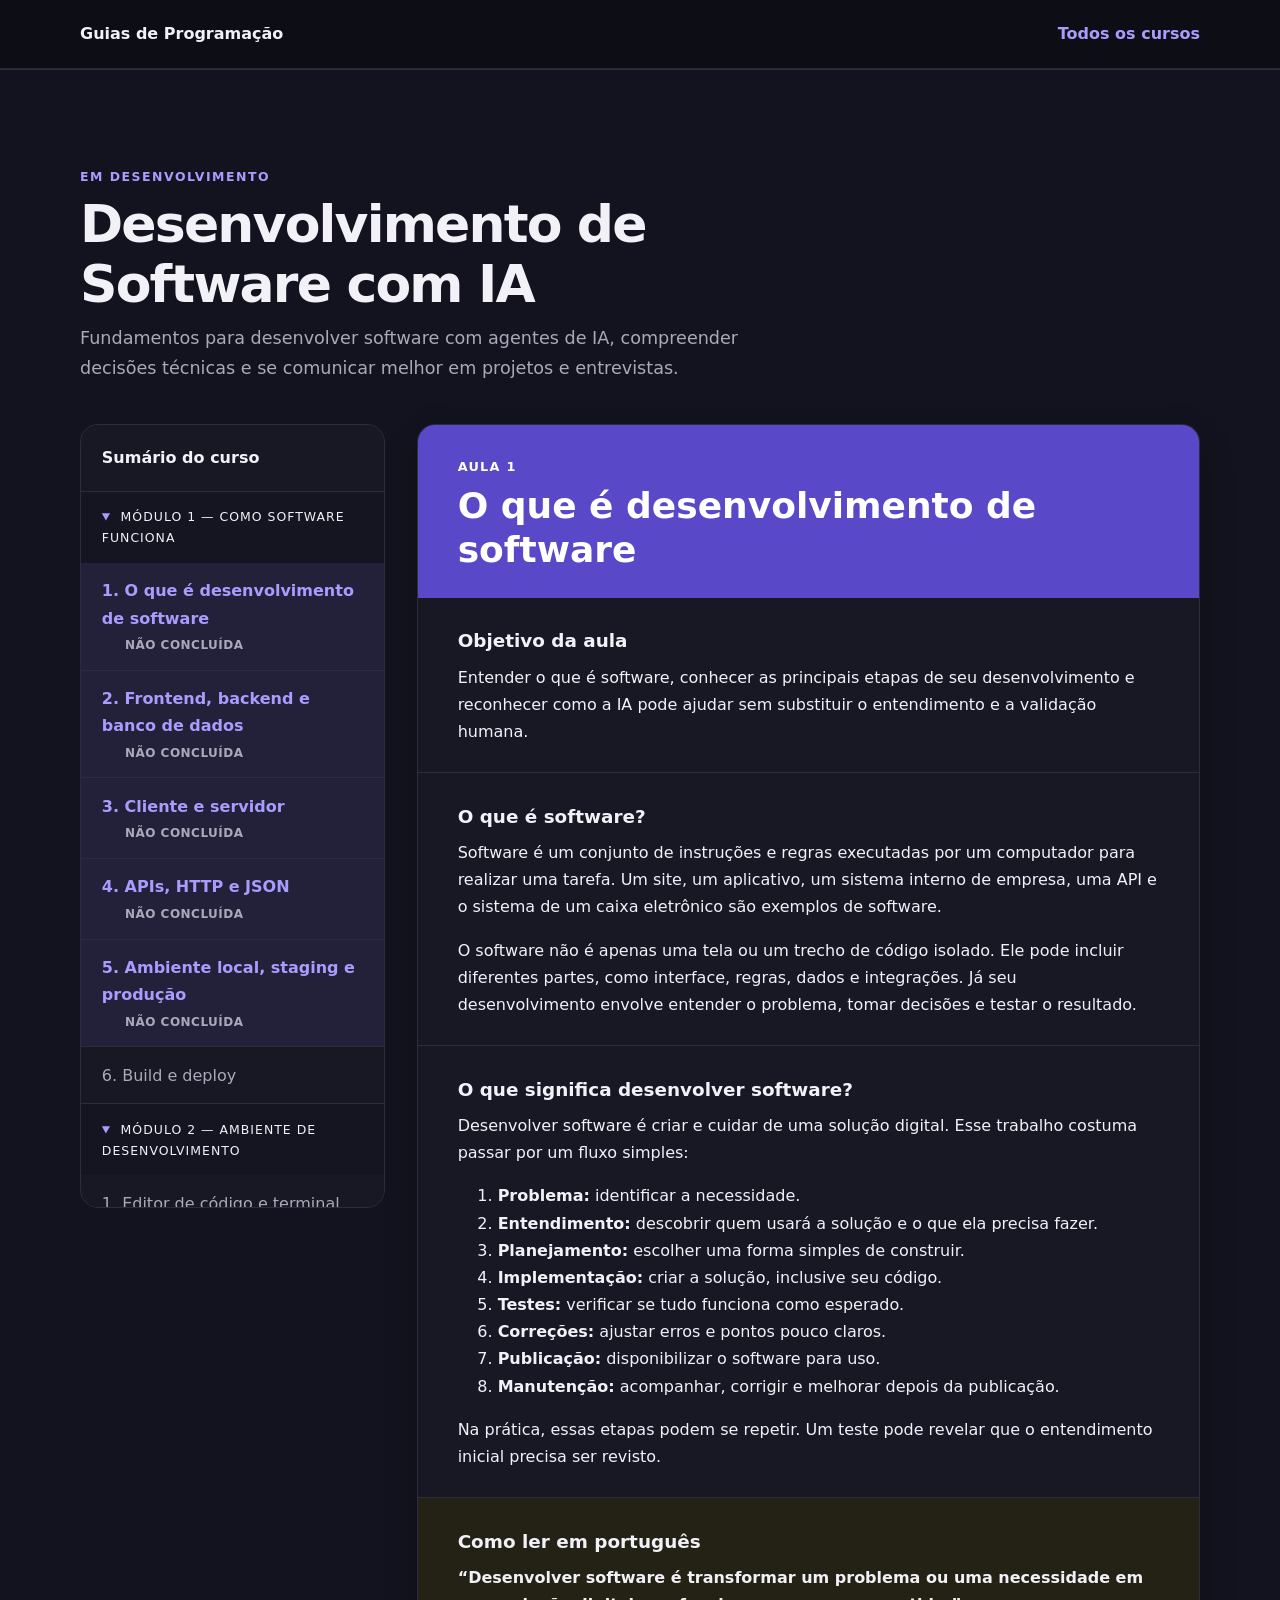
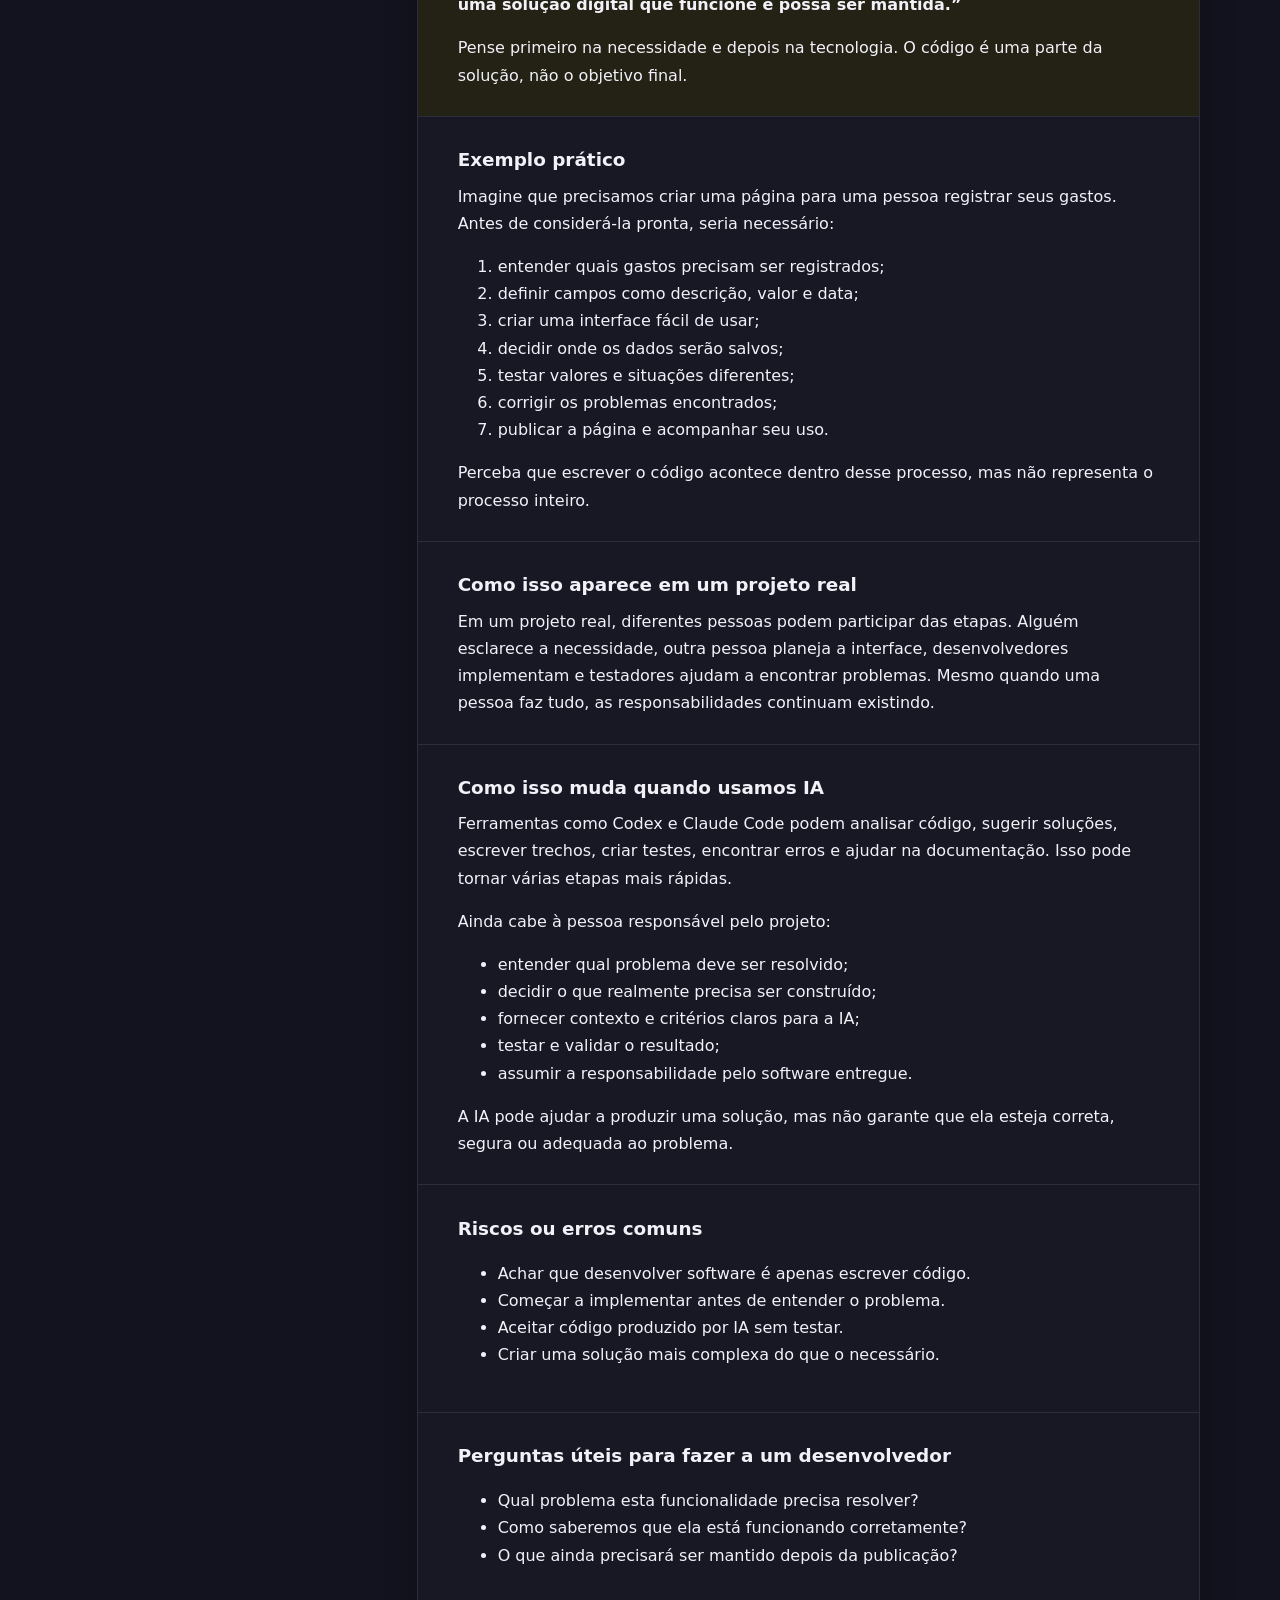
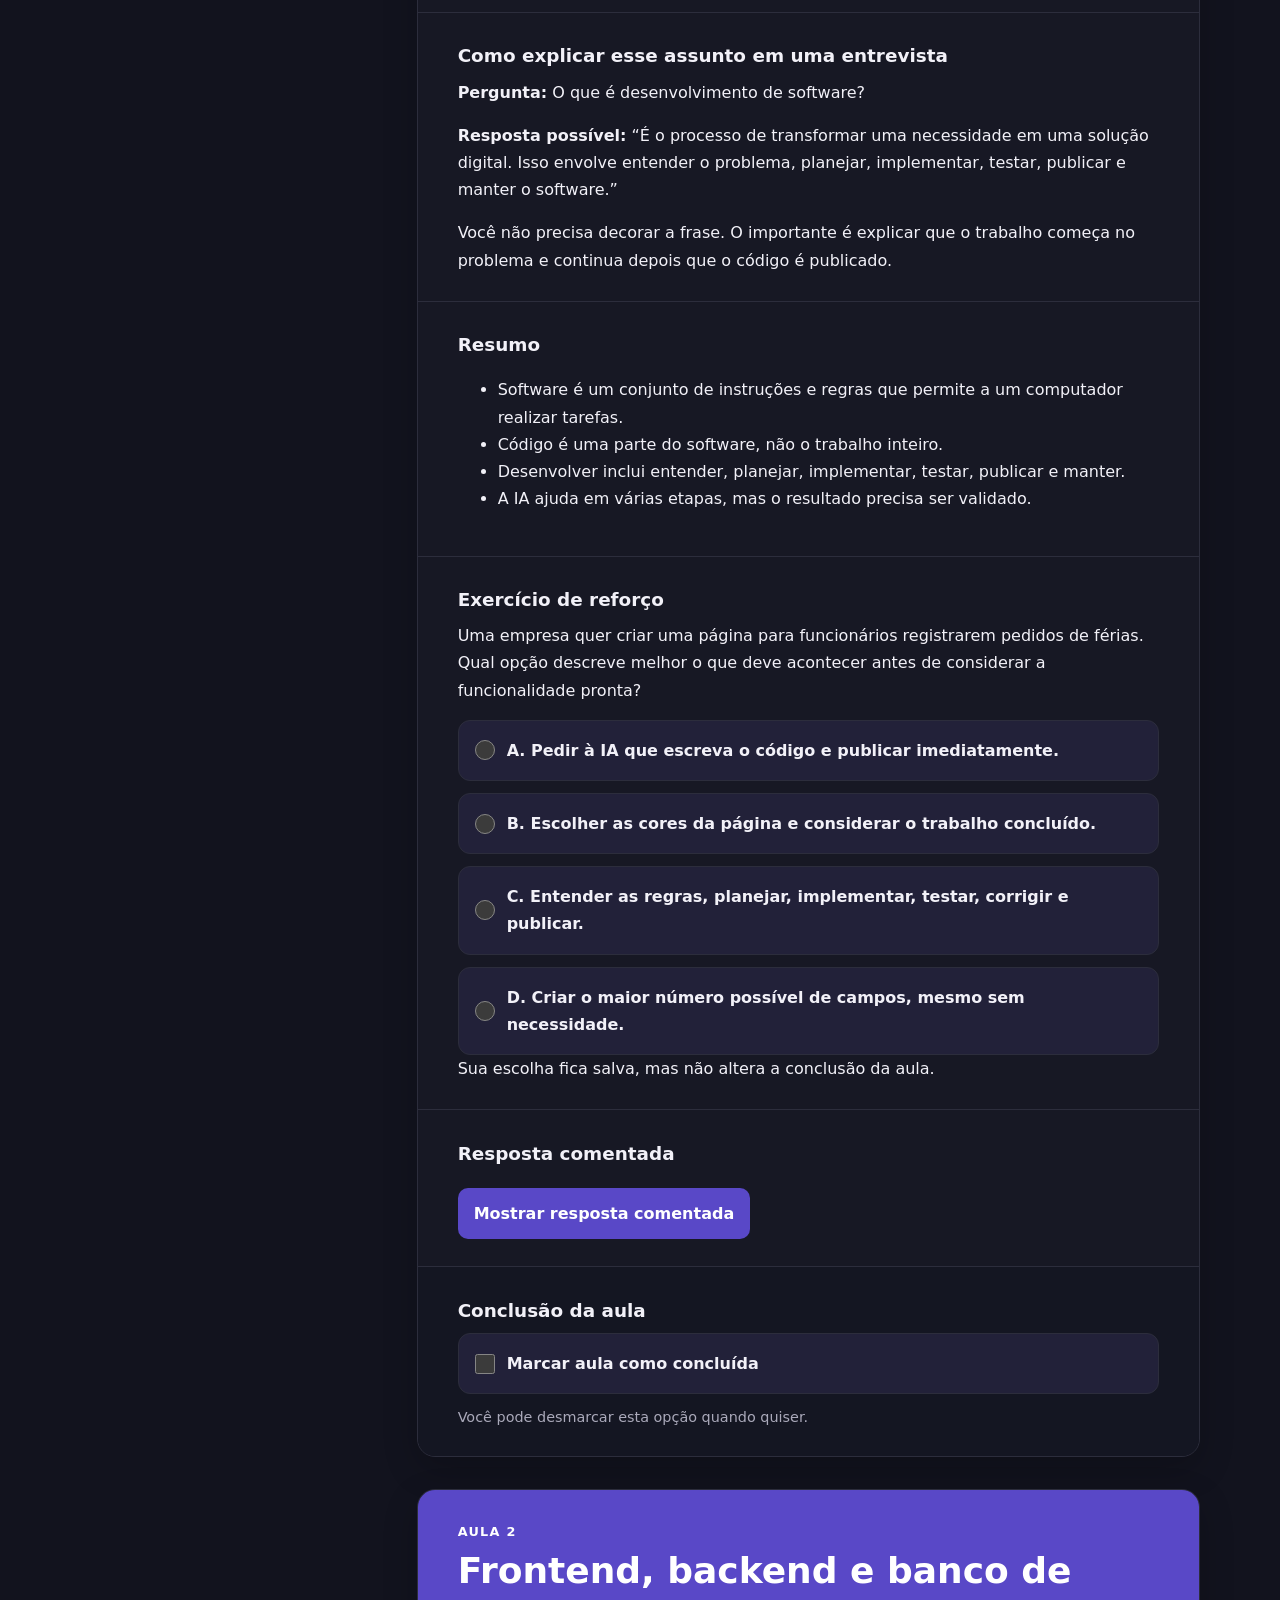
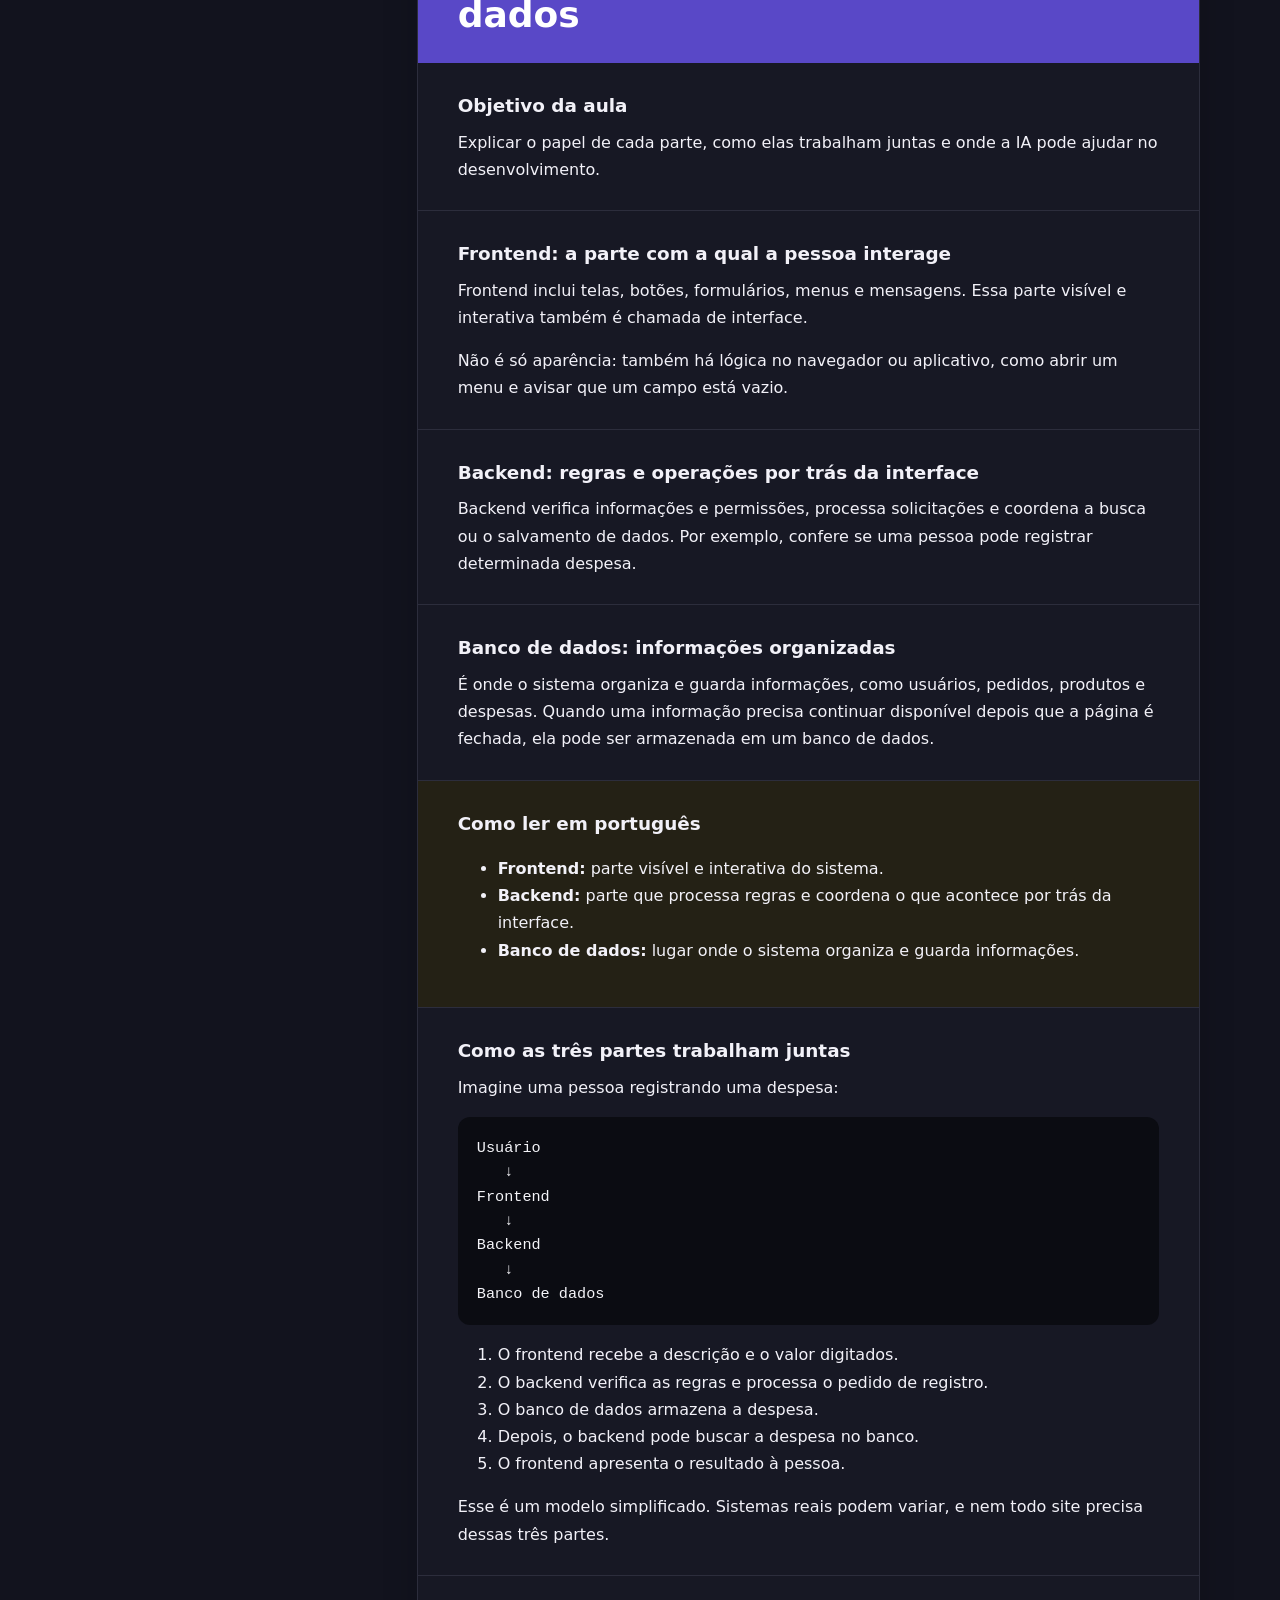
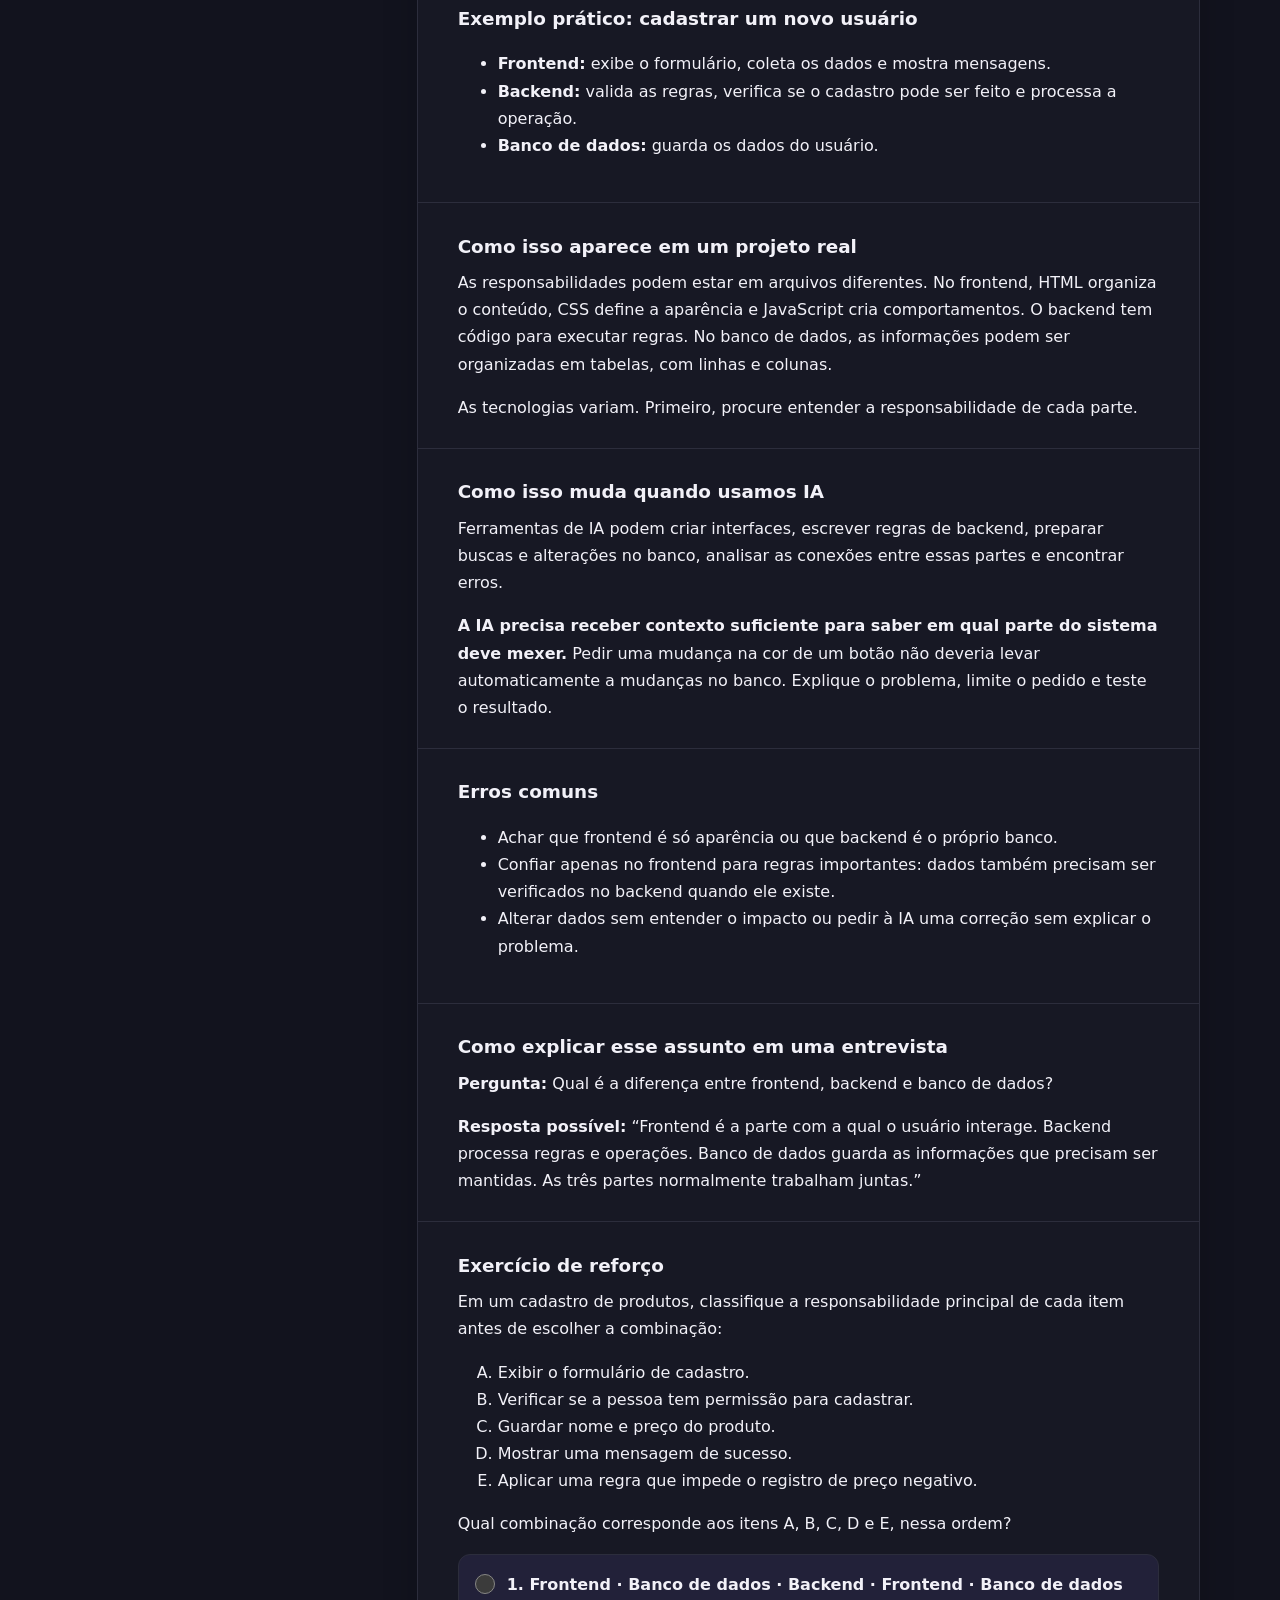
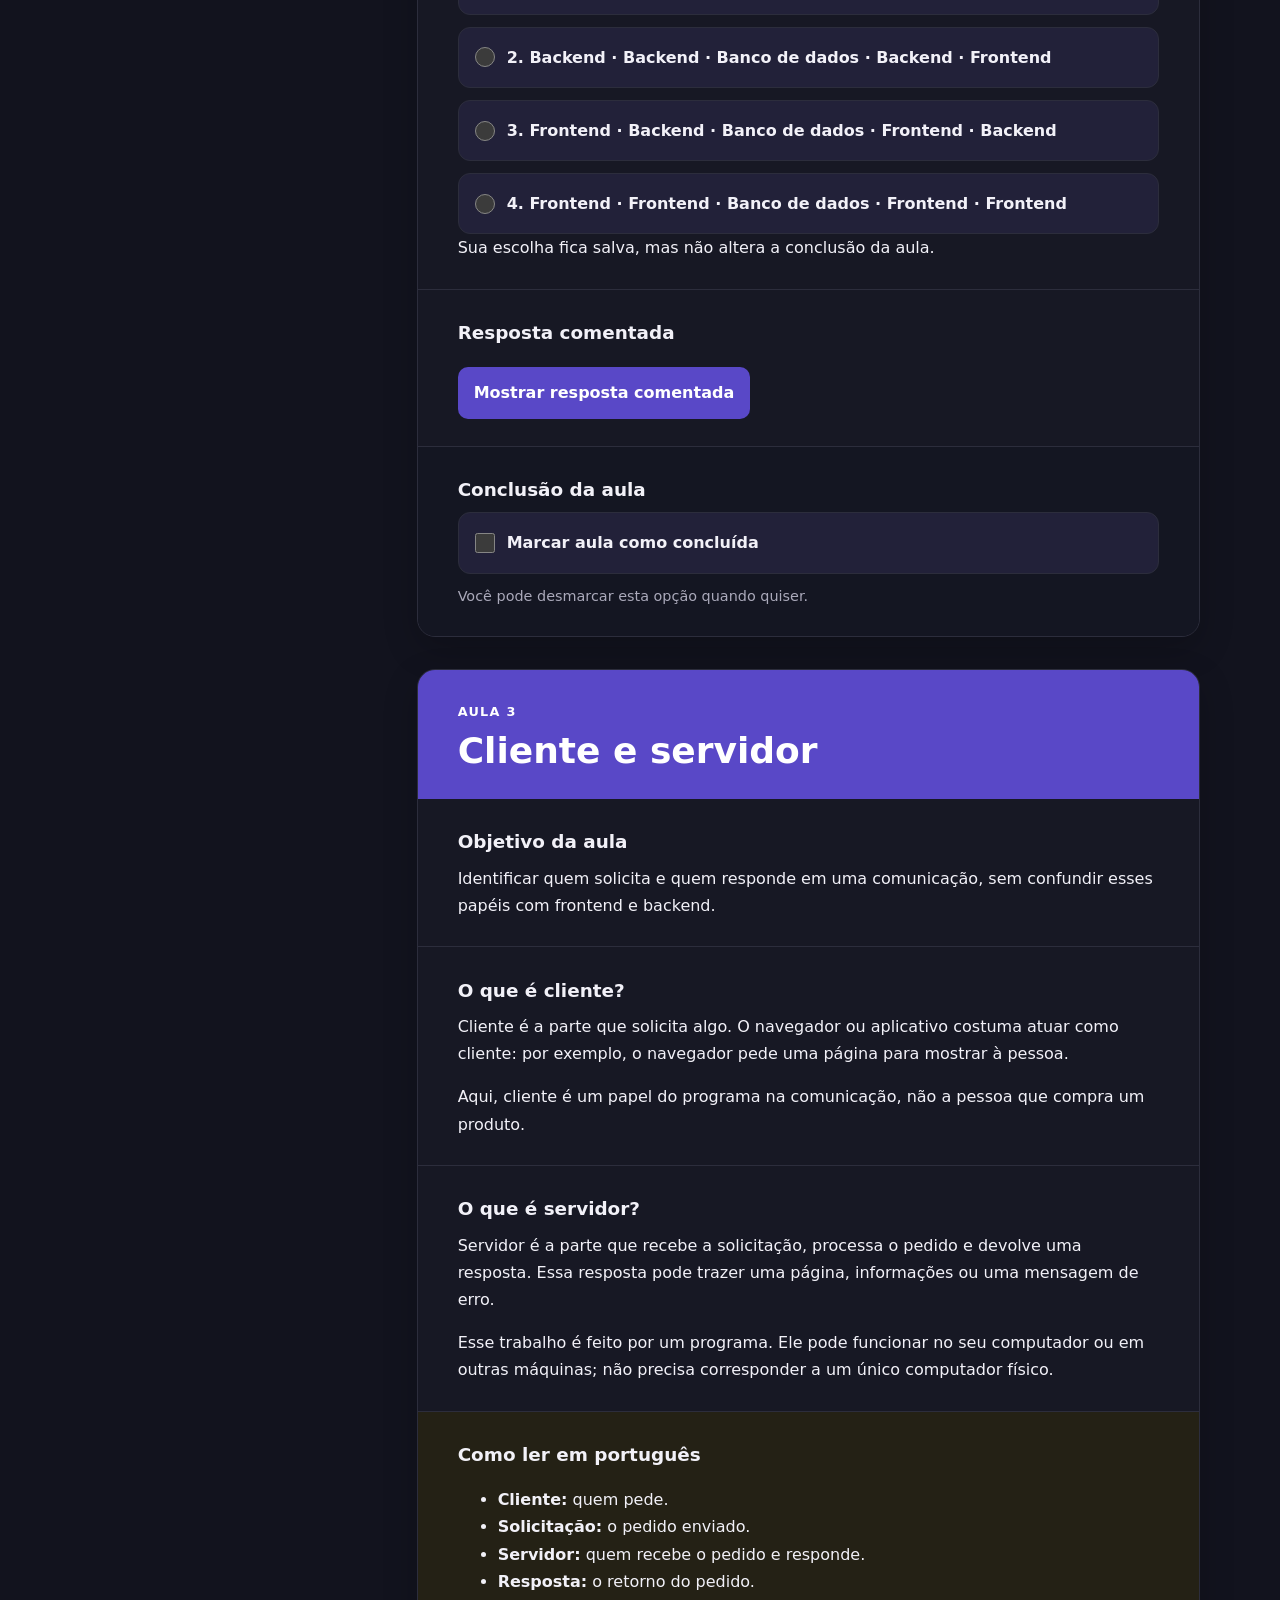
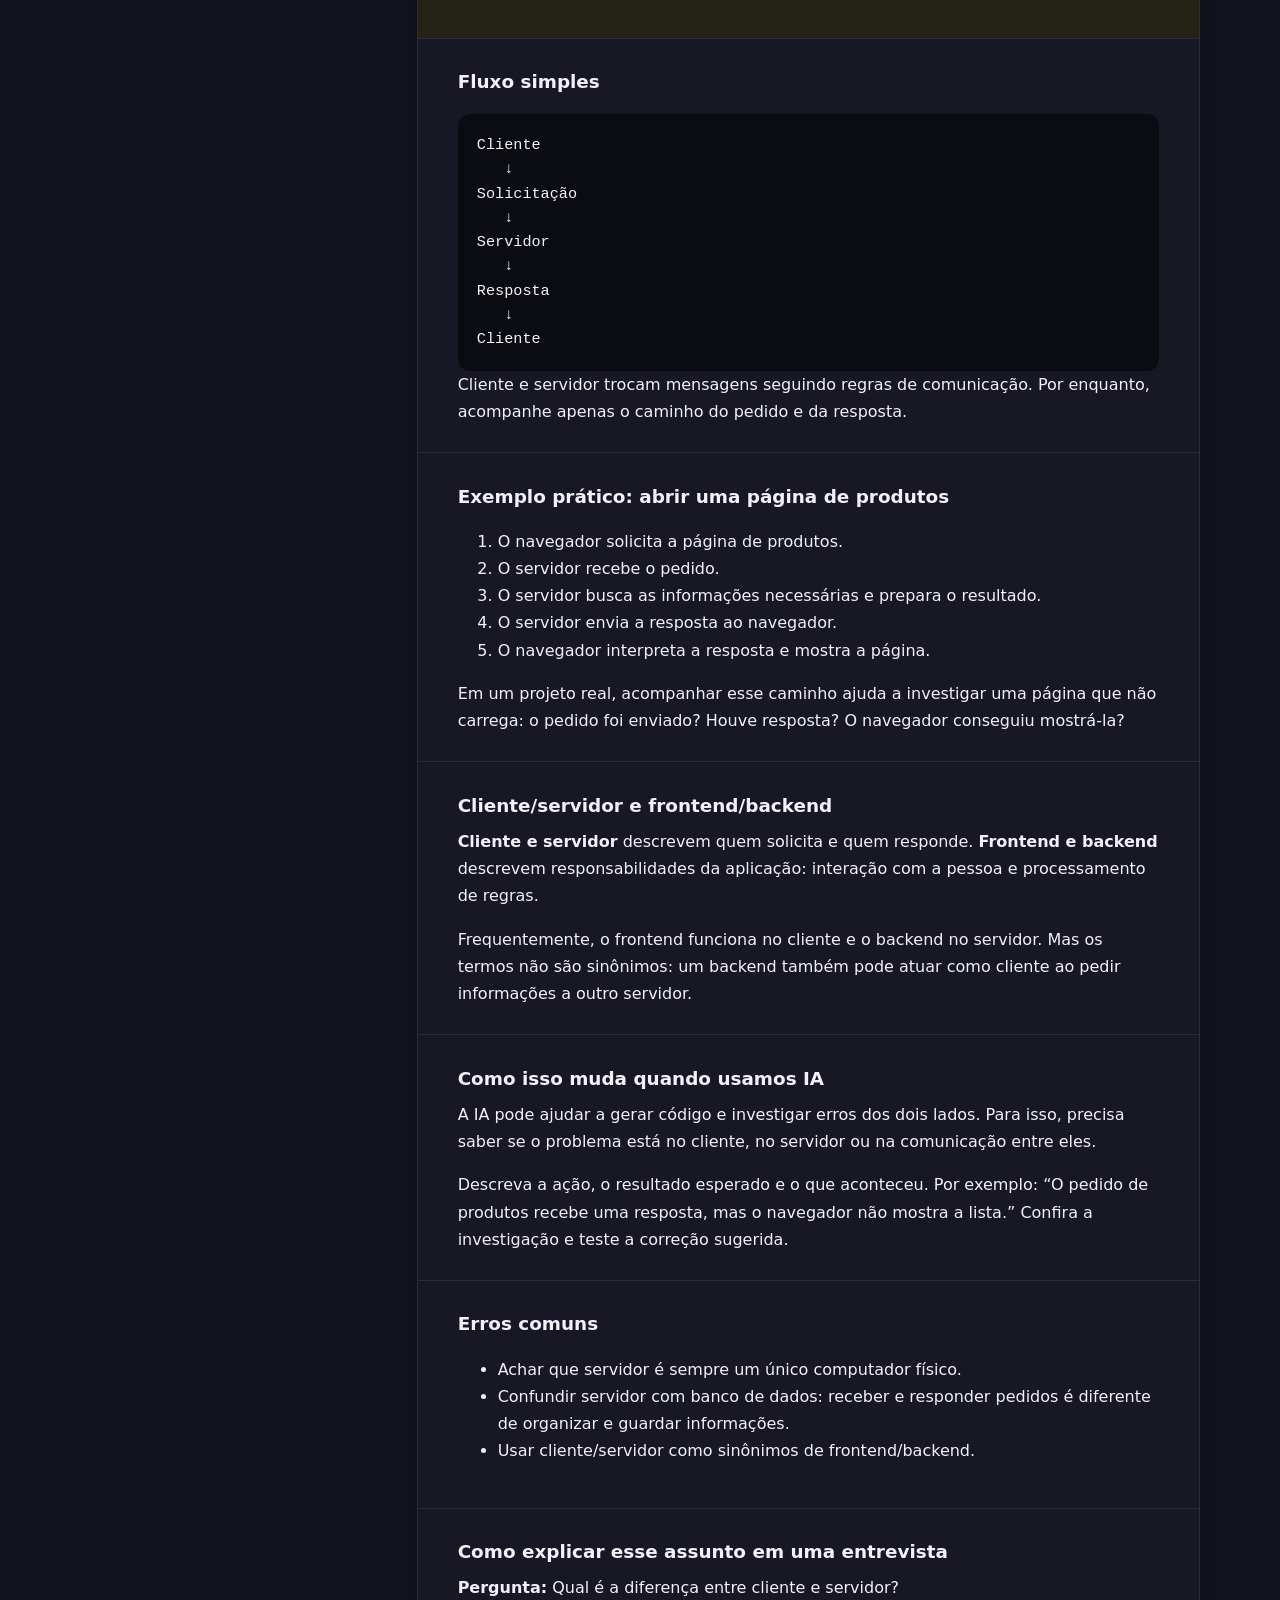
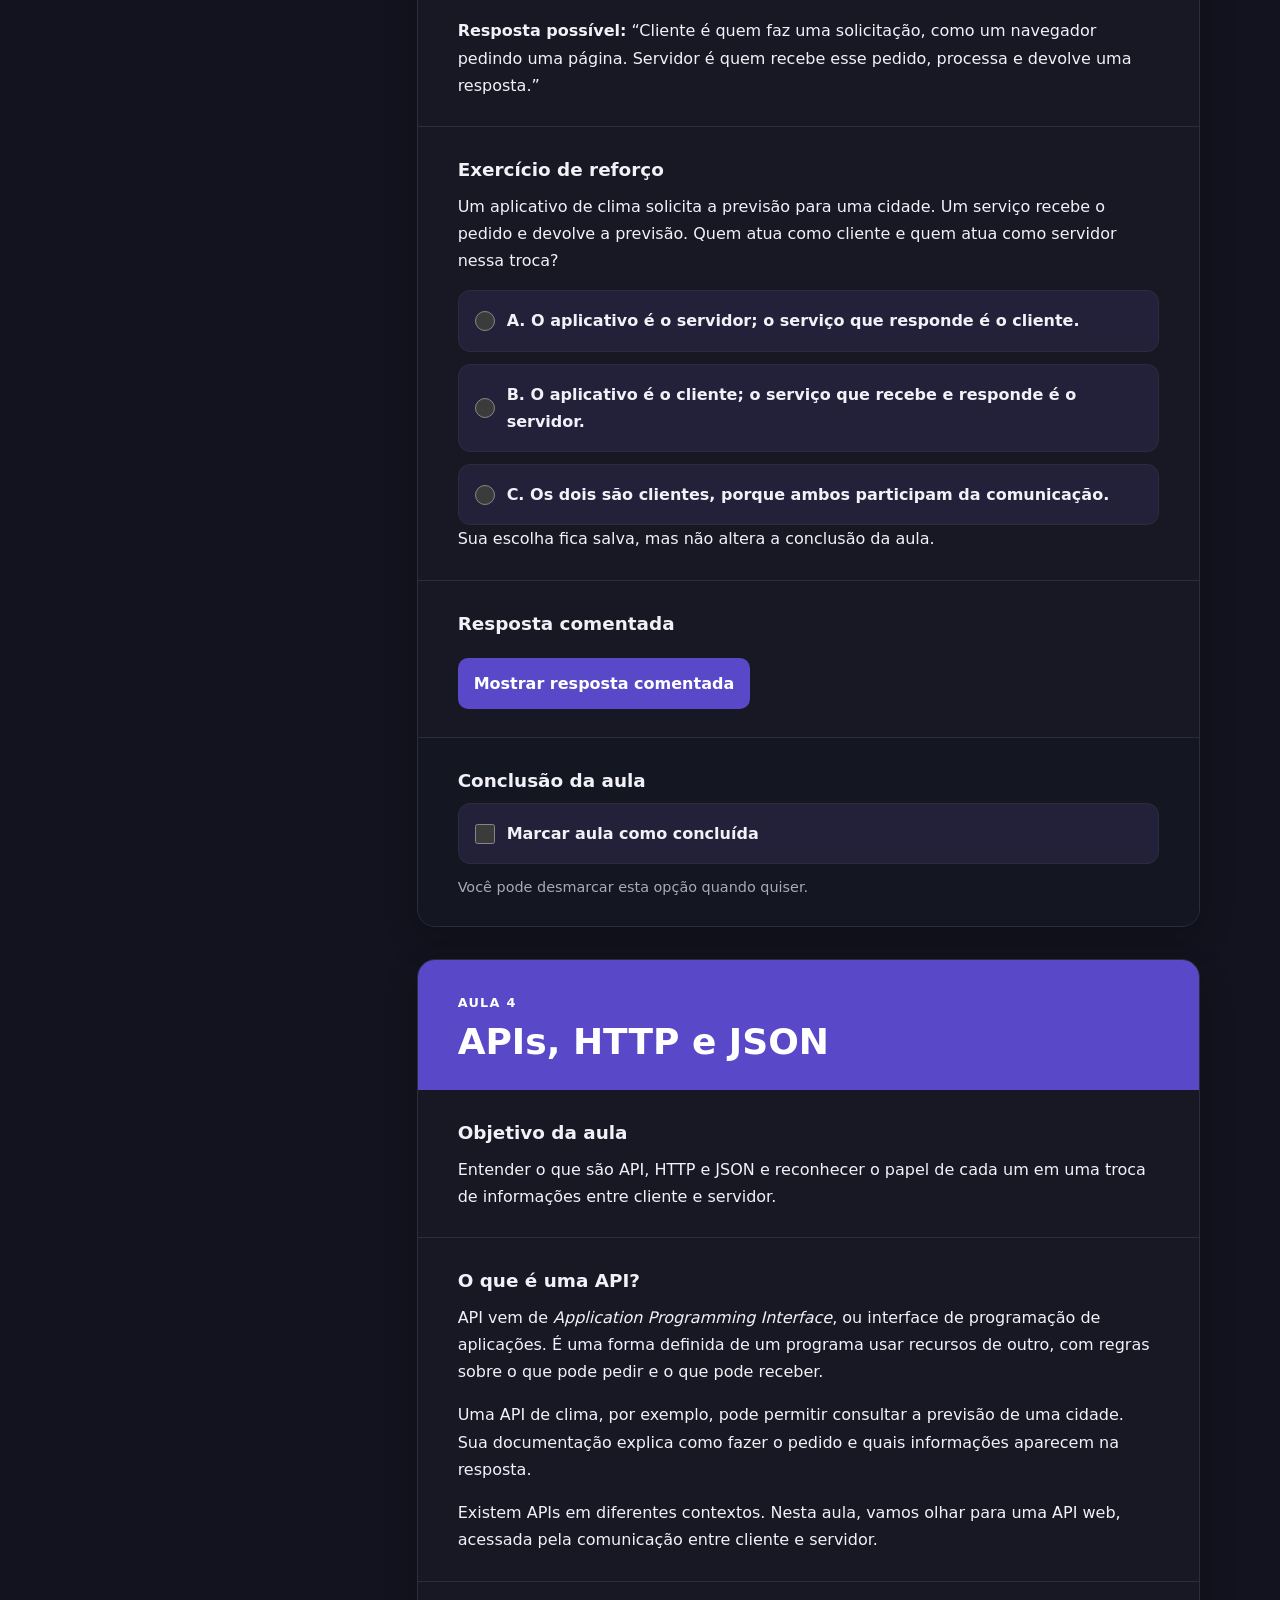
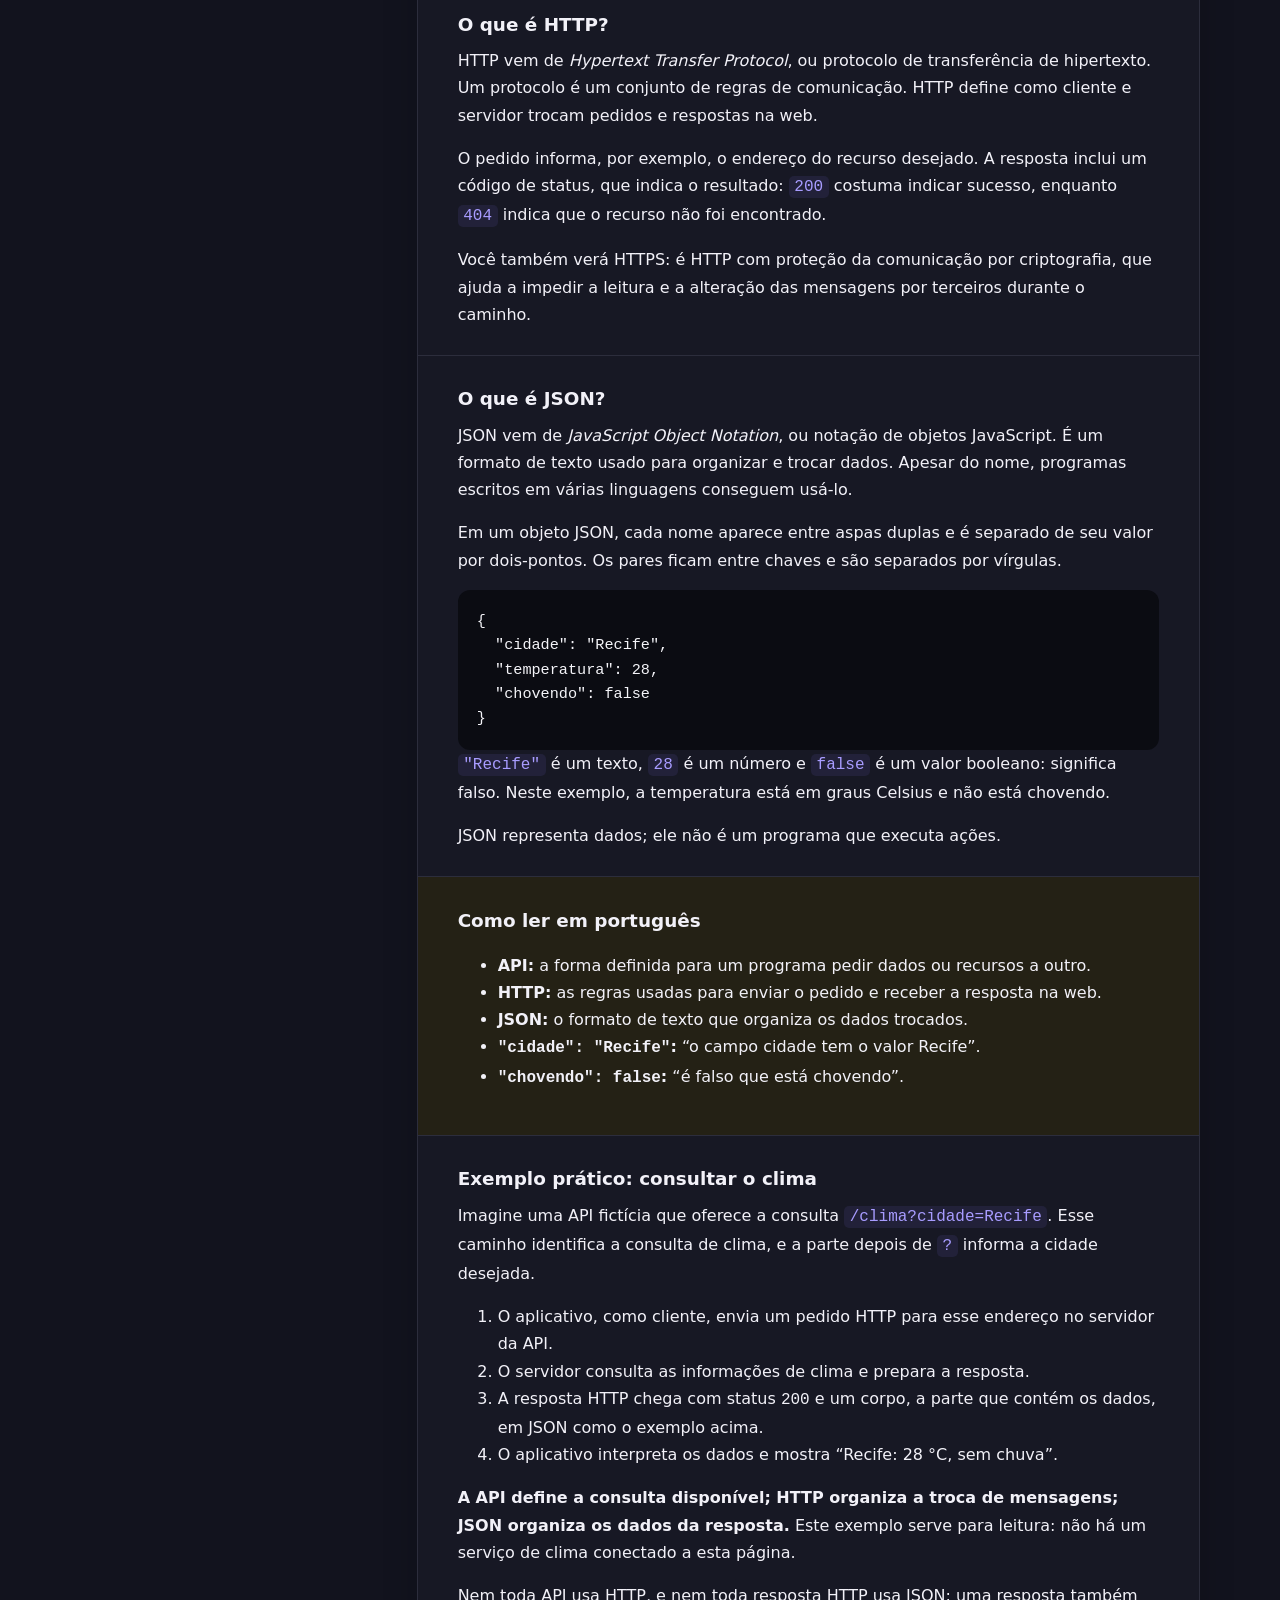
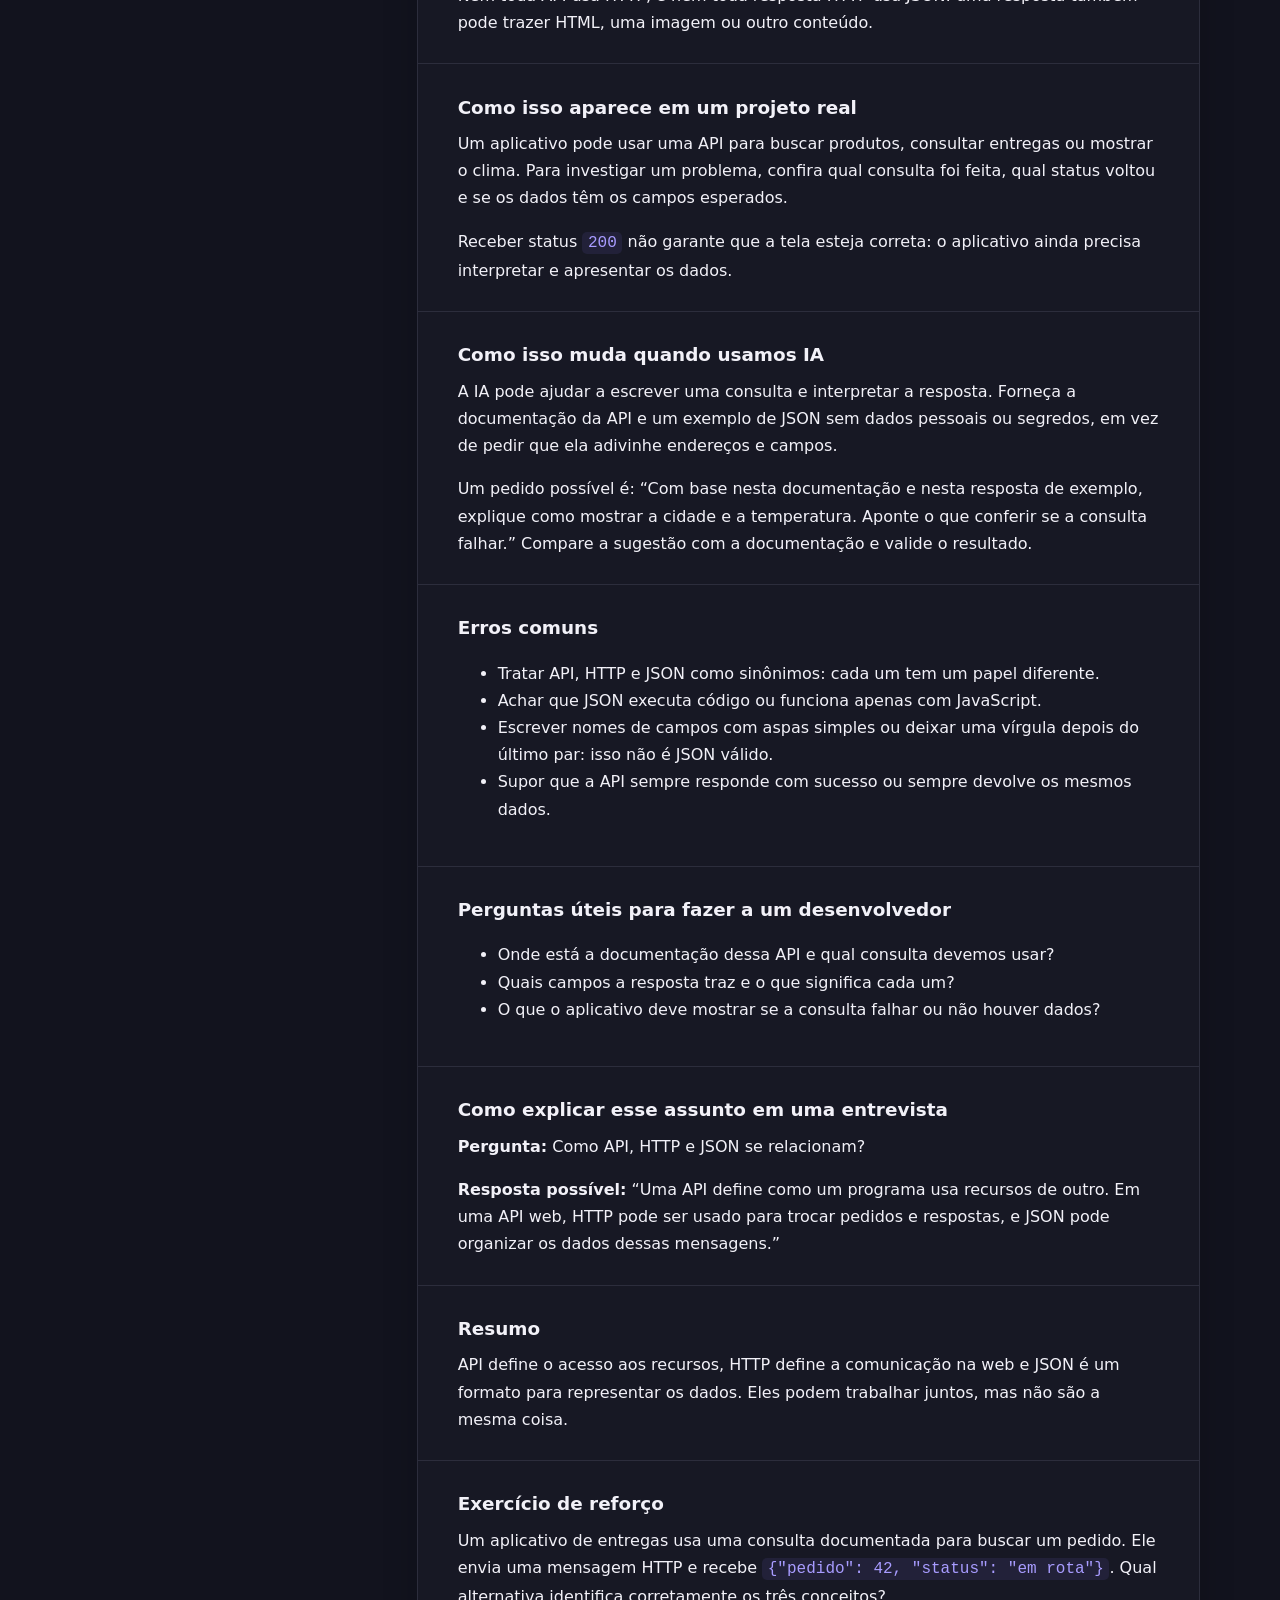
==== commit 1b630db9: "feat(curso-ia): adiciona aula 5 sobre ambientes de desenvolvimento" ====
--- a/cursos/desenvolvimento-software-ia/index.html
+++ b/cursos/desenvolvimento-software-ia/index.html
@@ -70,7 +70,14 @@
                     <a href="#aula-4">APIs, HTTP e JSON</a>
                     <span class="lesson-status">Não concluída</span>
                   </li>
-                  <li class="future">Ambiente local, staging e produção</li>
+                  <li
+                    class="current"
+                    data-course-id="desenvolvimento-software-ia"
+                    data-lesson-id="aula-5"
+                  >
+                    <a href="#aula-5">Ambiente local, staging e produção</a>
+                    <span class="lesson-status">Não concluída</span>
+                  </li>
                   <li class="future">Build e deploy</li>
                 </ol>
               </details>
@@ -1079,6 +1086,183 @@
                   <p>Você pode desmarcar esta opção quando quiser.</p>
                 </section>
               </article>
+              <article class="lesson" id="aula-5">
+                <header class="lesson-header">
+                  <span>Aula 5</span>
+                  <h3>Ambiente local, staging e produção</h3>
+                </header>
+
+                <section>
+                  <h4>Objetivo da aula</h4>
+                  <p>Distinguir ambiente local, staging e produção, entender por que são separados e reconhecer o risco de experimentar alterações no sistema usado pelas pessoas.</p>
+                </section>
+
+                <section>
+                  <h4>O que é um ambiente?</h4>
+                  <p>Ambiente é o conjunto de condições em que um software funciona: sua versão, suas configurações, seus dados e os serviços aos quais se conecta.</p>
+                  <p>O mesmo sistema pode funcionar em ambientes separados. Assim, a equipe consegue desenvolver e conferir mudanças antes de colocá-las à disposição dos usuários.</p>
+                </section>
+
+                <section>
+                  <h4>Ambiente local: desenvolver e experimentar</h4>
+                  <p>É o ambiente preparado no computador de quem desenvolve. Nele, a pessoa altera arquivos e verifica o resultado enquanto trabalha.</p>
+                  <p>Ao abrir este guia em <code>http://localhost:8000/</code>, você acessa um servidor no próprio computador. <code>localhost</code> é o nome usado para se referir à própria máquina.</p>
+                  <p>Estar no ambiente local não garante que tudo esteja isolado: se o programa estiver configurado para usar um serviço ou dados de produção, suas ações ainda podem afetar o sistema real.</p>
+                </section>
+
+                <section>
+                  <h4>Staging: conferir antes de publicar</h4>
+                  <p>Staging é um ambiente de validação, também chamado de homologação. Ele busca se aproximar das condições de produção para que a equipe confira uma versão antes de liberá-la aos usuários.</p>
+                  <p>Por exemplo, outras pessoas podem testar um formulário e verificar se as partes do sistema funcionam juntas, usando dados de teste e serviços separados dos reais.</p>
+                  <p>Staging ajuda a encontrar problemas, mas não garante que nenhum erro aparecerá em produção. Os ambientes podem ter diferenças de configuração, dados e quantidade de acessos.</p>
+                </section>
+
+                <section>
+                  <h4>Produção: o sistema em uso real</h4>
+                  <p>É o ambiente que atende os usuários de verdade. Em uma loja, é onde as pessoas consultam produtos e fazem pedidos reais.</p>
+                  <p>Testar uma mudança diretamente ali pode interromper uma compra, gravar dados incorretos ou enviar mensagens indevidas. O impacto deixa de ficar restrito ao trabalho da equipe e chega às pessoas que dependem do sistema.</p>
+                </section>
+
+                <section class="pronunciation">
+                  <h4>Como ler em português</h4>
+                  <ul>
+                    <li><strong>Ambiente:</strong> onde e em quais condições o sistema funciona.</li>
+                    <li><strong>Local:</strong> “vou desenvolver e conferir no meu computador”.</li>
+                    <li><strong>Staging ou homologação:</strong> “vamos validar esta versão antes de liberar aos usuários”.</li>
+                    <li><strong>Produção:</strong> “esta é a versão usada pelas pessoas no dia a dia”.</li>
+                    <li><strong>Local → staging → produção:</strong> “desenvolver, validar e então liberar para uso real”.</li>
+                  </ul>
+                </section>
+
+                <section>
+                  <h4>Exemplo prático: melhorar um formulário de contato</h4>
+                  <p>Uma equipe quer mostrar uma mensagem mais clara quando alguém deixa o campo de e-mail vazio.</p>
+                  <ol>
+                    <li><strong>Local:</strong> a pessoa desenvolve a mensagem e testa o formulário com o campo vazio e preenchido, sem enviar mensagens reais.</li>
+                    <li><strong>Staging:</strong> a equipe confere a mesma mudança em um ambiente separado, com contatos fictícios e envio direcionado a uma caixa de teste. Verifica também se o formulário continua funcionando no celular e por teclado.</li>
+                    <li><strong>Produção:</strong> depois da validação e da revisão, a versão é liberada para os usuários. A equipe acompanha se o formulário continua funcionando como esperado.</li>
+                  </ol>
+                  <p>Se a validação em staging revelar um problema, a mudança volta para correção e novos testes antes de seguir. Esse fluxo reduz riscos; não é uma garantia de ausência de falhas.</p>
+                </section>
+
+                <section>
+                  <h4>Como isso aparece em um projeto real</h4>
+                  <p>Antes de alterar ou testar algo, confirme o ambiente, os dados usados e os serviços conectados. Um endereço com a palavra “teste” não comprova, sozinho, que tudo está separado de produção.</p>
+                  <p>A organização varia entre projetos: um site pequeno pode começar apenas com local e produção. O importante é saber quem pode ser afetado e como validar a mudança antes de liberá-la.</p>
+                </section>
+
+                <section>
+                  <h4>Como isso muda quando usamos IA</h4>
+                  <p>Ao pedir ajuda a um agente de IA, informe em qual ambiente ele pode trabalhar, o que deve alterar e como conferir o resultado. Revise as mudanças e os testes antes de autorizar uma publicação.</p>
+                  <p>Um pedido possível é: “Ajuste a mensagem do formulário no ambiente local. Use dados fictícios, confira o campo vazio e preenchido e pare antes de publicar.” A IA não deve presumir que pode testar em produção só porque tem acesso a ela.</p>
+                </section>
+
+                <section>
+                  <h4>Riscos ou erros comuns</h4>
+                  <ul>
+                    <li>Experimentar em produção porque a alteração parece pequena: um detalhe pode impedir uma ação importante.</li>
+                    <li>Achar que funcionar localmente garante o mesmo resultado nos outros ambientes.</li>
+                    <li>Usar dados pessoais reais ou serviços de produção em testes sem conferir as consequências.</li>
+                    <li>Tratar a aprovação em staging como motivo para dispensar o acompanhamento após a publicação.</li>
+                  </ul>
+                </section>
+
+                <section>
+                  <h4>Perguntas úteis para fazer a um desenvolvedor</h4>
+                  <ul>
+                    <li>Em qual ambiente estamos e quem pode ser afetado por esta ação?</li>
+                    <li>Os dados e os serviços usados nos testes estão separados de produção?</li>
+                    <li>O que precisa ser validado antes da liberação e como agir se houver um problema depois?</li>
+                  </ul>
+                </section>
+
+                <section>
+                  <h4>Como explicar esse assunto em uma entrevista</h4>
+                  <p><strong>Pergunta:</strong> Qual é a diferença entre local, staging e produção?</p>
+                  <p><strong>Resposta possível:</strong> “Local é onde desenvolvemos no nosso computador. Staging é um ambiente separado para validar uma versão em condições próximas às de produção. Produção atende os usuários reais, por isso experimentar diretamente ali pode afetar pessoas e dados.”</p>
+                </section>
+
+                <section>
+                  <h4>Resumo</h4>
+                  <p>Local permite desenvolver, staging ajuda a validar e produção atende o uso real. Separar esses ambientes reduz o risco de uma experiência ou um erro atingir os usuários.</p>
+                </section>
+
+                <section>
+                  <h4>Exercício de reforço</h4>
+                  <p>Uma loja vai alterar a mensagem de erro do formulário de pedidos. Qual plano reduz o risco de atrapalhar compras reais?</p>
+                  <div class="exercise-options">
+                    <label class="completion-control" for="exercise-ia-aula-5-option-a">
+                      <input
+                        class="exercise-answer-input"
+                        id="exercise-ia-aula-5-option-a"
+                        name="exercise-ia-aula-5"
+                        type="radio"
+                        value="a"
+                        data-course-id="desenvolvimento-software-ia"
+                        data-exercise-id="aula-5-exercicio"
+                      />
+                      <span><strong>A.</strong> Desenvolver localmente, validar em staging com pedidos fictícios e serviços de teste e, após revisão, liberar em produção e acompanhar o resultado.</span>
+                    </label>
+                    <label class="completion-control" for="exercise-ia-aula-5-option-b">
+                      <input
+                        class="exercise-answer-input"
+                        id="exercise-ia-aula-5-option-b"
+                        name="exercise-ia-aula-5"
+                        type="radio"
+                        value="b"
+                        data-course-id="desenvolvimento-software-ia"
+                        data-exercise-id="aula-5-exercicio"
+                      />
+                      <span><strong>B.</strong> Alterar diretamente em produção e pedir que os clientes avisem caso não consigam comprar.</span>
+                    </label>
+                    <label class="completion-control" for="exercise-ia-aula-5-option-c">
+                      <input
+                        class="exercise-answer-input"
+                        id="exercise-ia-aula-5-option-c"
+                        name="exercise-ia-aula-5"
+                        type="radio"
+                        value="c"
+                        data-course-id="desenvolvimento-software-ia"
+                        data-exercise-id="aula-5-exercicio"
+                      />
+                      <span><strong>C.</strong> Testar em staging conectado aos pedidos reais, porque o nome do ambiente já garante que os clientes não serão afetados.</span>
+                    </label>
+                  </div>
+                  <p>Sua escolha fica salva, mas não altera a conclusão da aula.</p>
+                </section>
+
+                <section>
+                  <h4>Resposta comentada</h4>
+                  <button
+                    class="answer-toggle"
+                    type="button"
+                    aria-expanded="false"
+                    aria-controls="exercise-answer-ia-5"
+                  >
+                    Mostrar resposta comentada
+                  </button>
+                  <div class="answer" id="exercise-answer-ia-5" hidden>
+                    <p><strong>A resposta correta é a opção A.</strong></p>
+                    <p>O fluxo local → staging → produção permite encontrar e corrigir problemas antes de expor a mudança aos clientes. Dados fictícios e serviços de teste ajudam a evitar pedidos e outras ações reais durante a validação.</p>
+                    <p>Na opção B, os clientes ficam expostos a uma mudança ainda não validada. Na opção C, a conexão aos pedidos reais mantém o risco, mesmo que o ambiente se chame staging. Após a liberação, acompanhar o resultado continua necessário.</p>
+                  </div>
+                </section>
+
+                <section class="lesson-completion">
+                  <h4>Conclusão da aula</h4>
+                  <label class="completion-control" for="completion-ia-aula-5">
+                    <input
+                      class="lesson-completion-input"
+                      id="completion-ia-aula-5"
+                      type="checkbox"
+                      data-course-id="desenvolvimento-software-ia"
+                      data-lesson-id="aula-5"
+                    />
+                    <span class="completion-label-text">Marcar aula como concluída</span>
+                  </label>
+                  <p>Você pode desmarcar esta opção quando quiser.</p>
+                </section>
+              </article>
             </div>
           </div>
         </div>
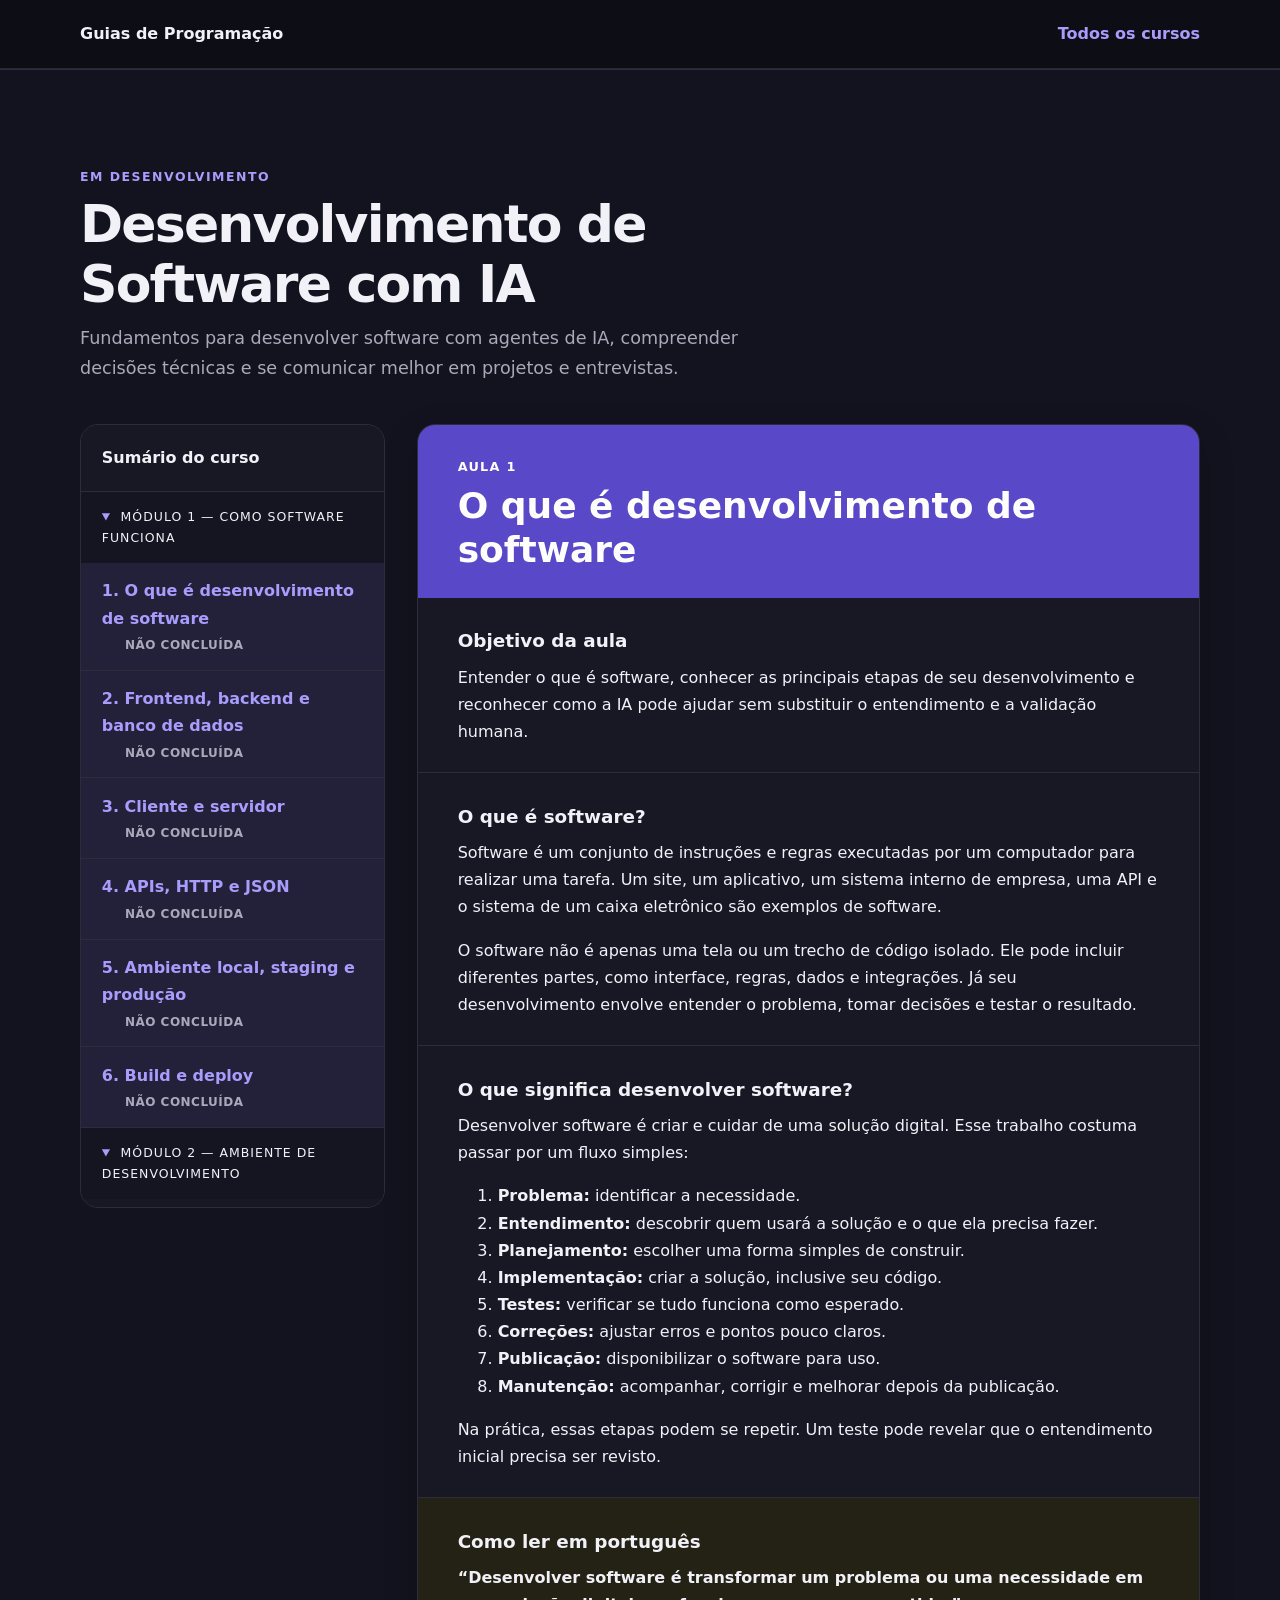
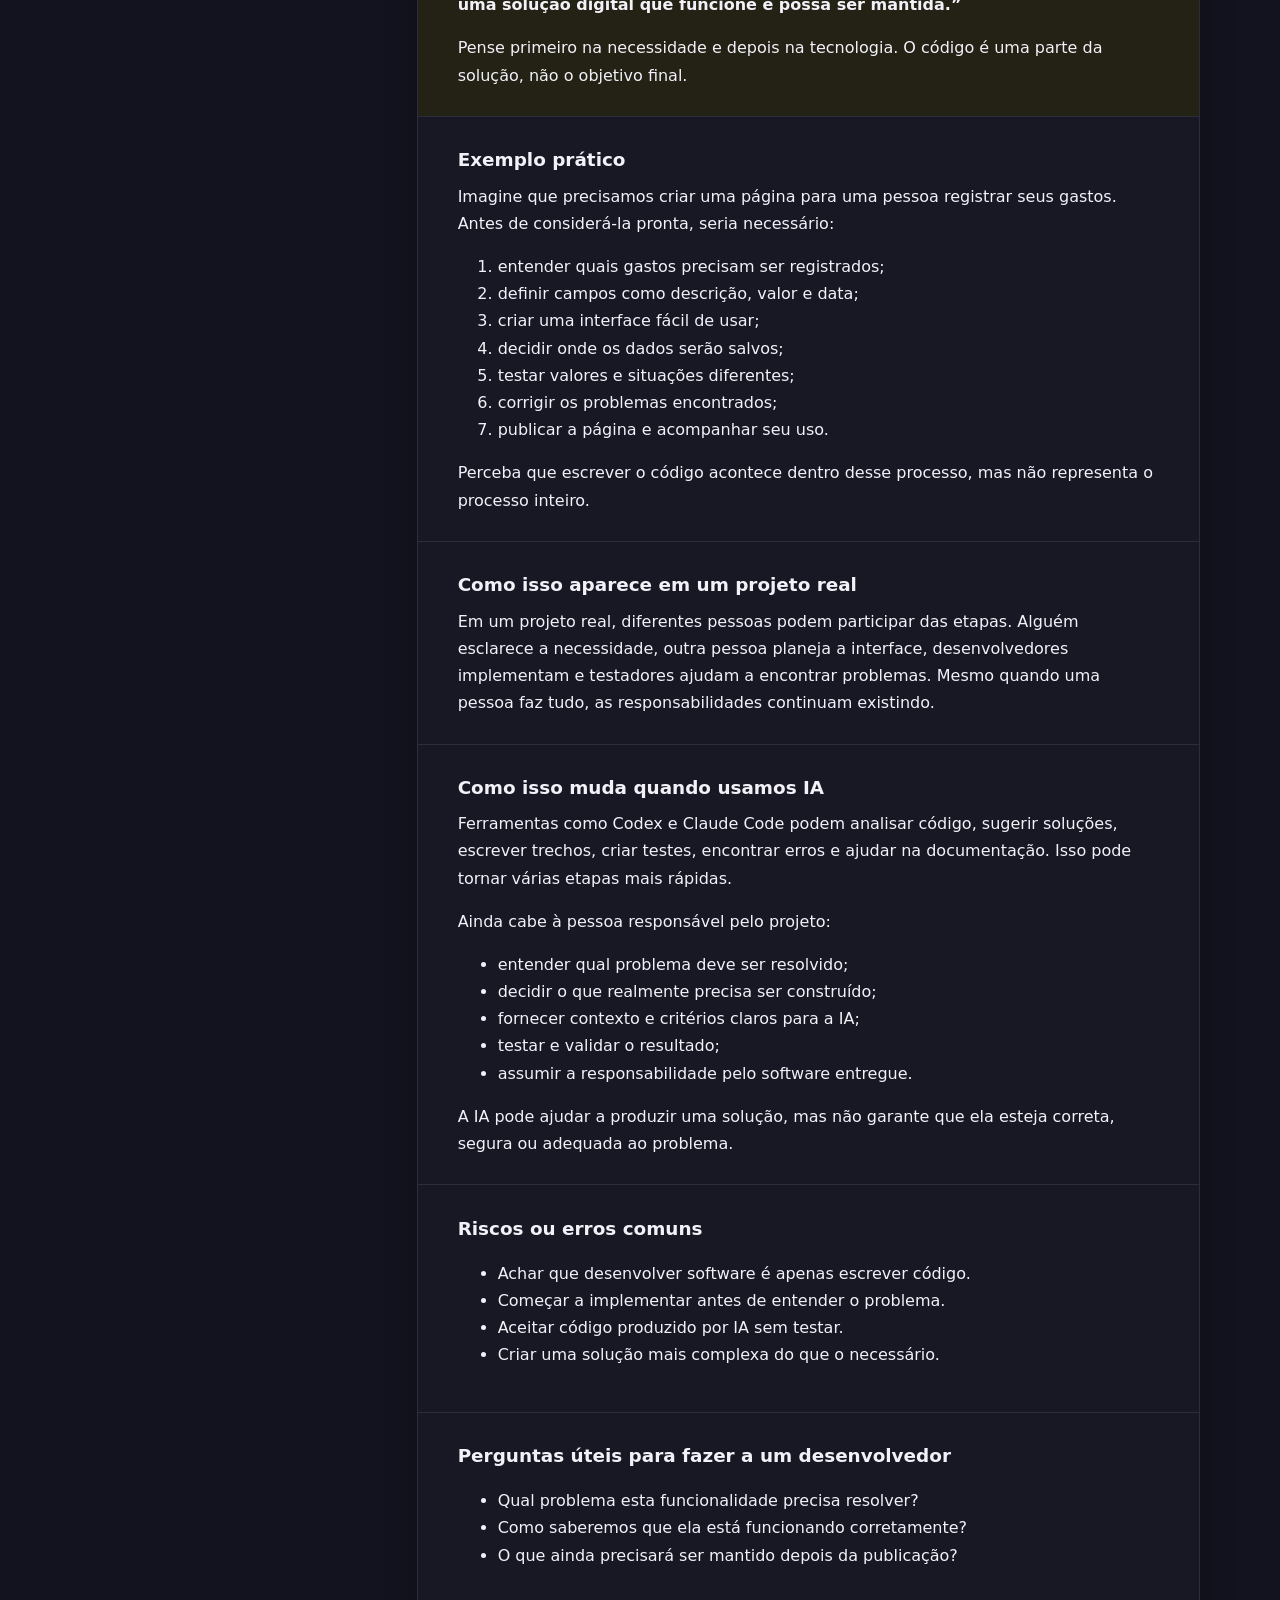
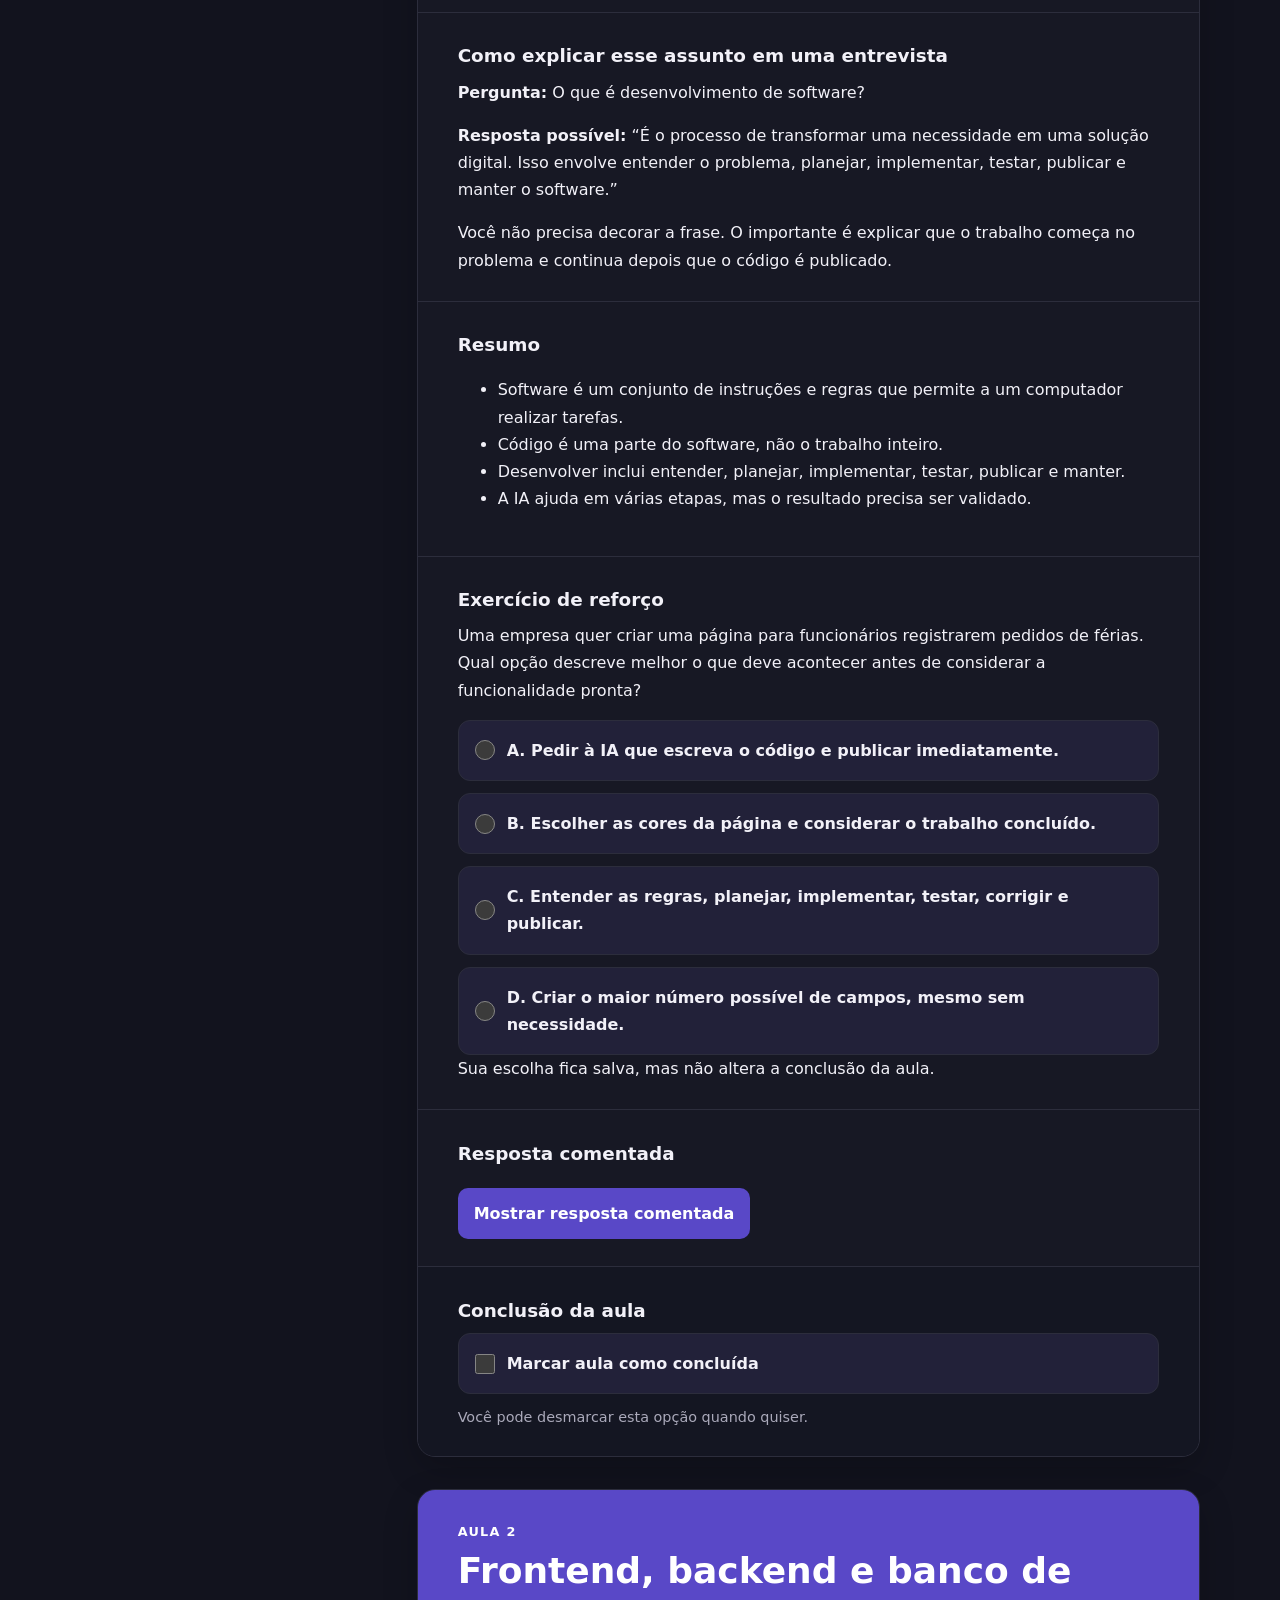
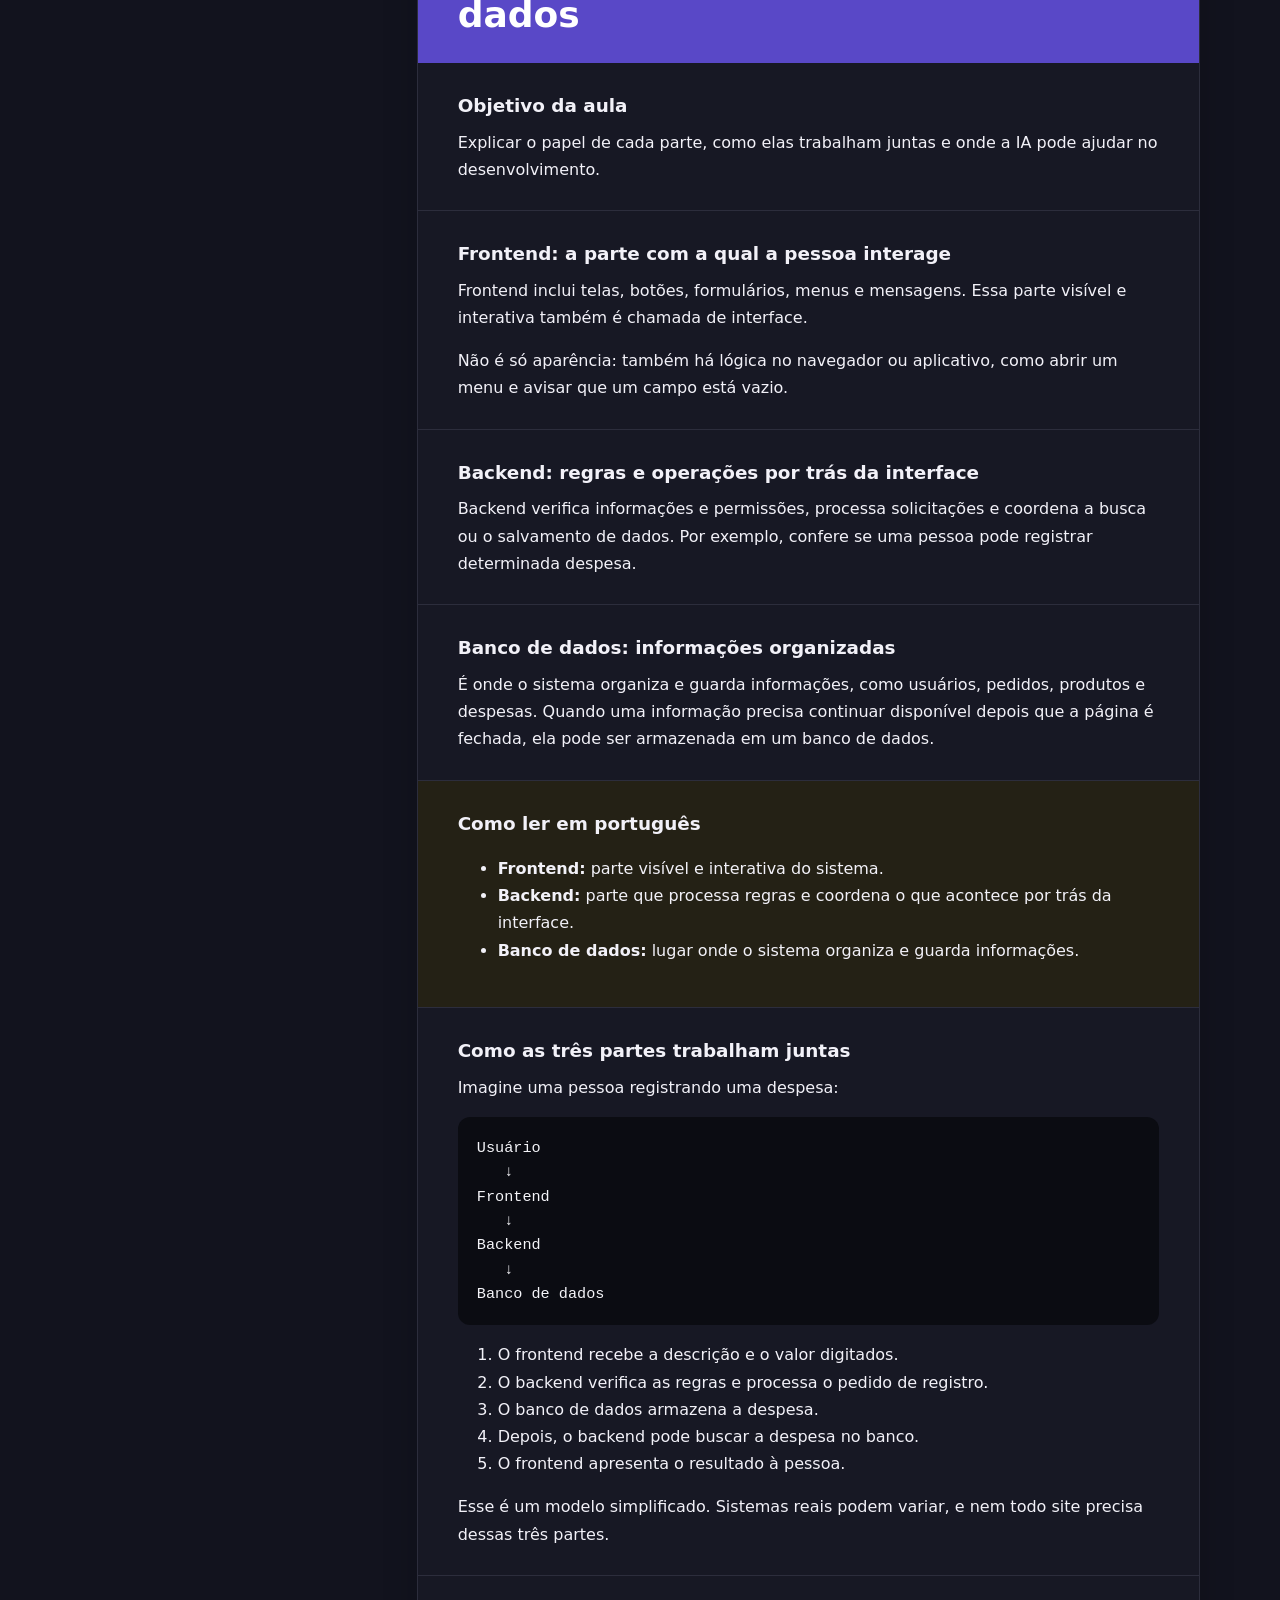
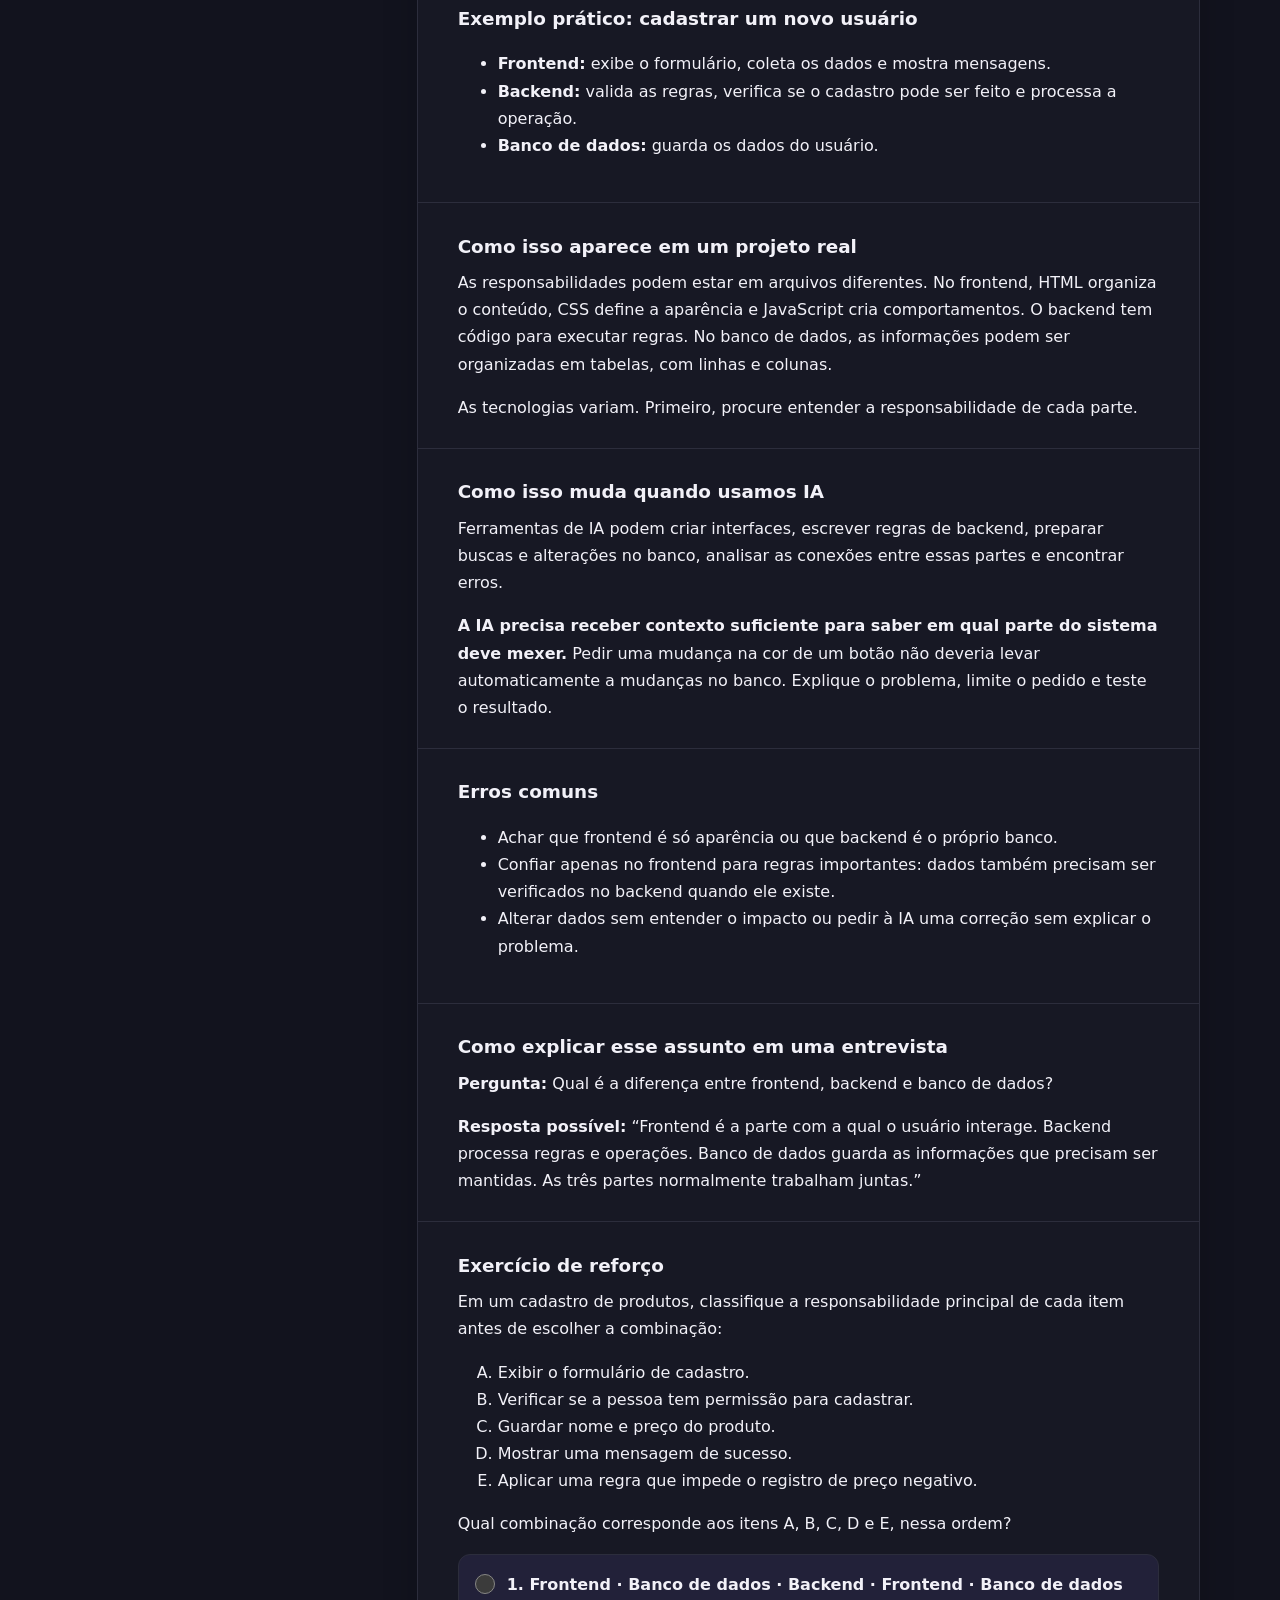
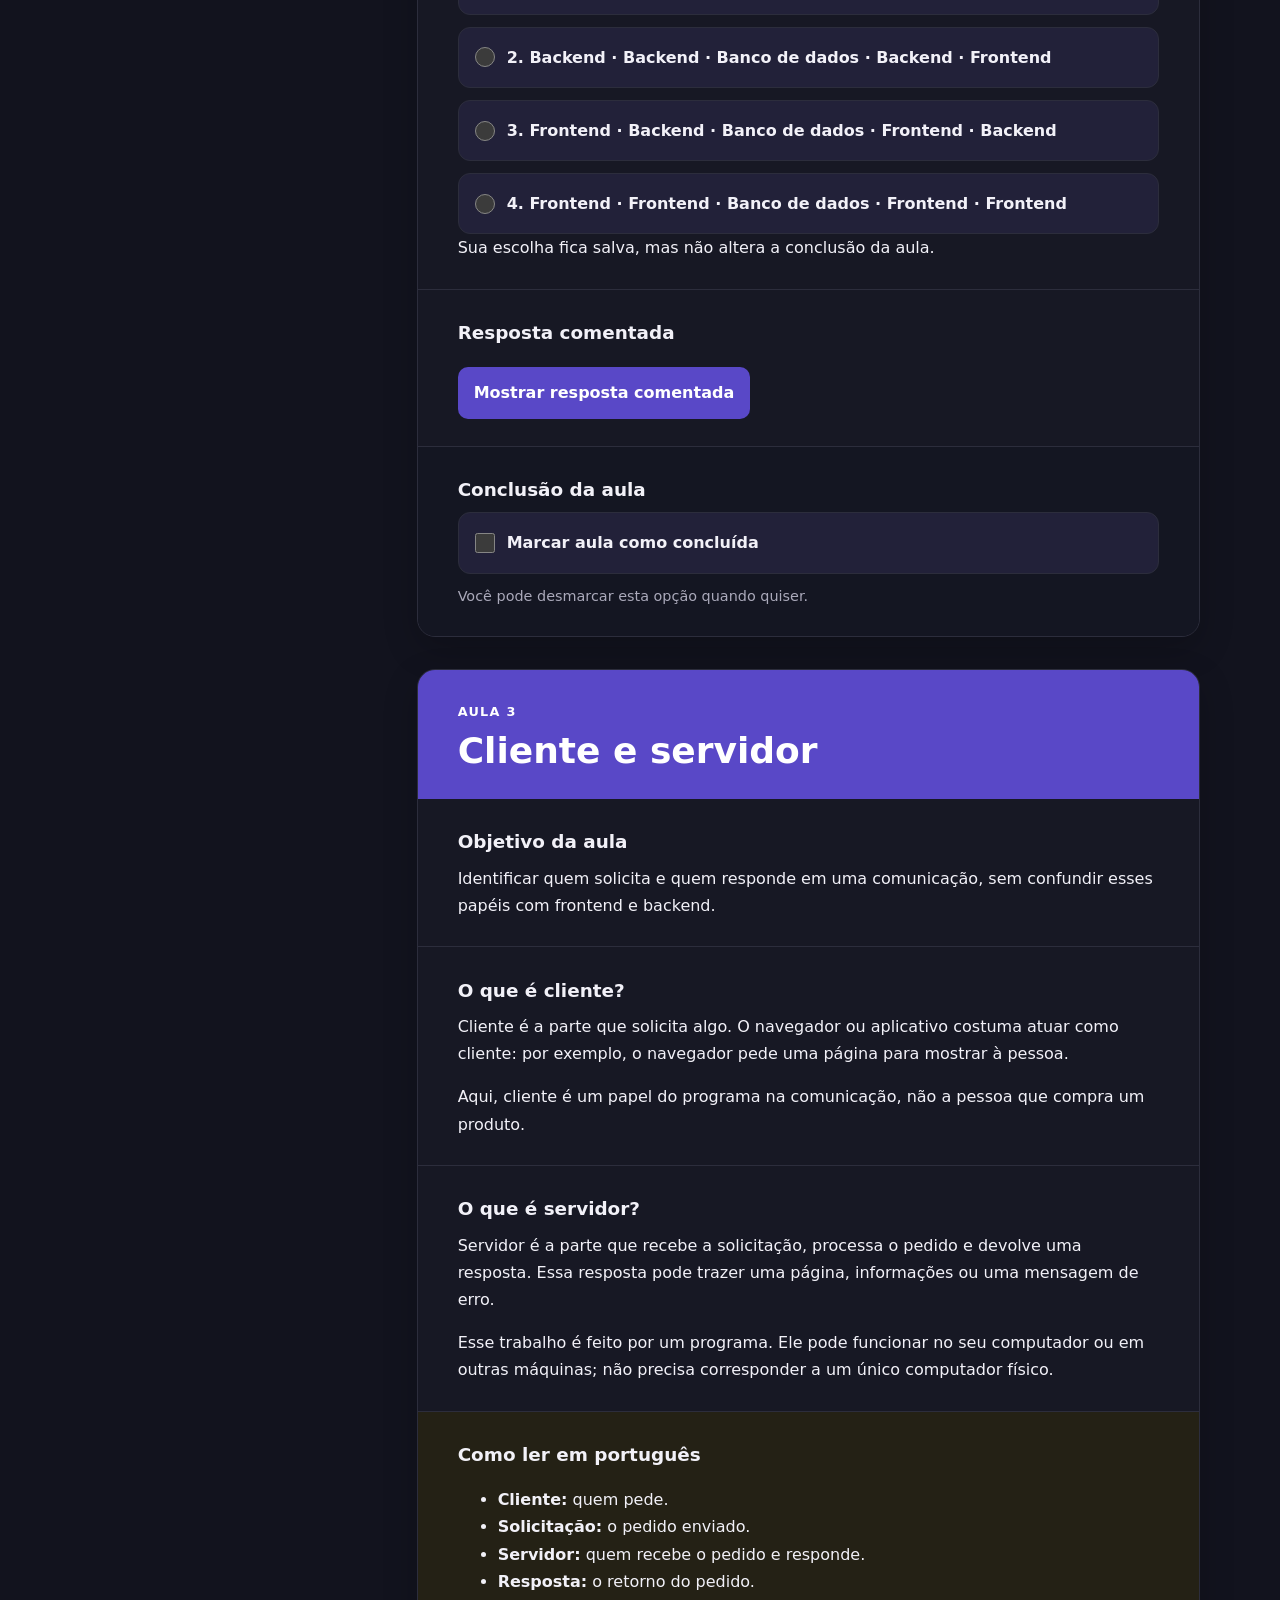
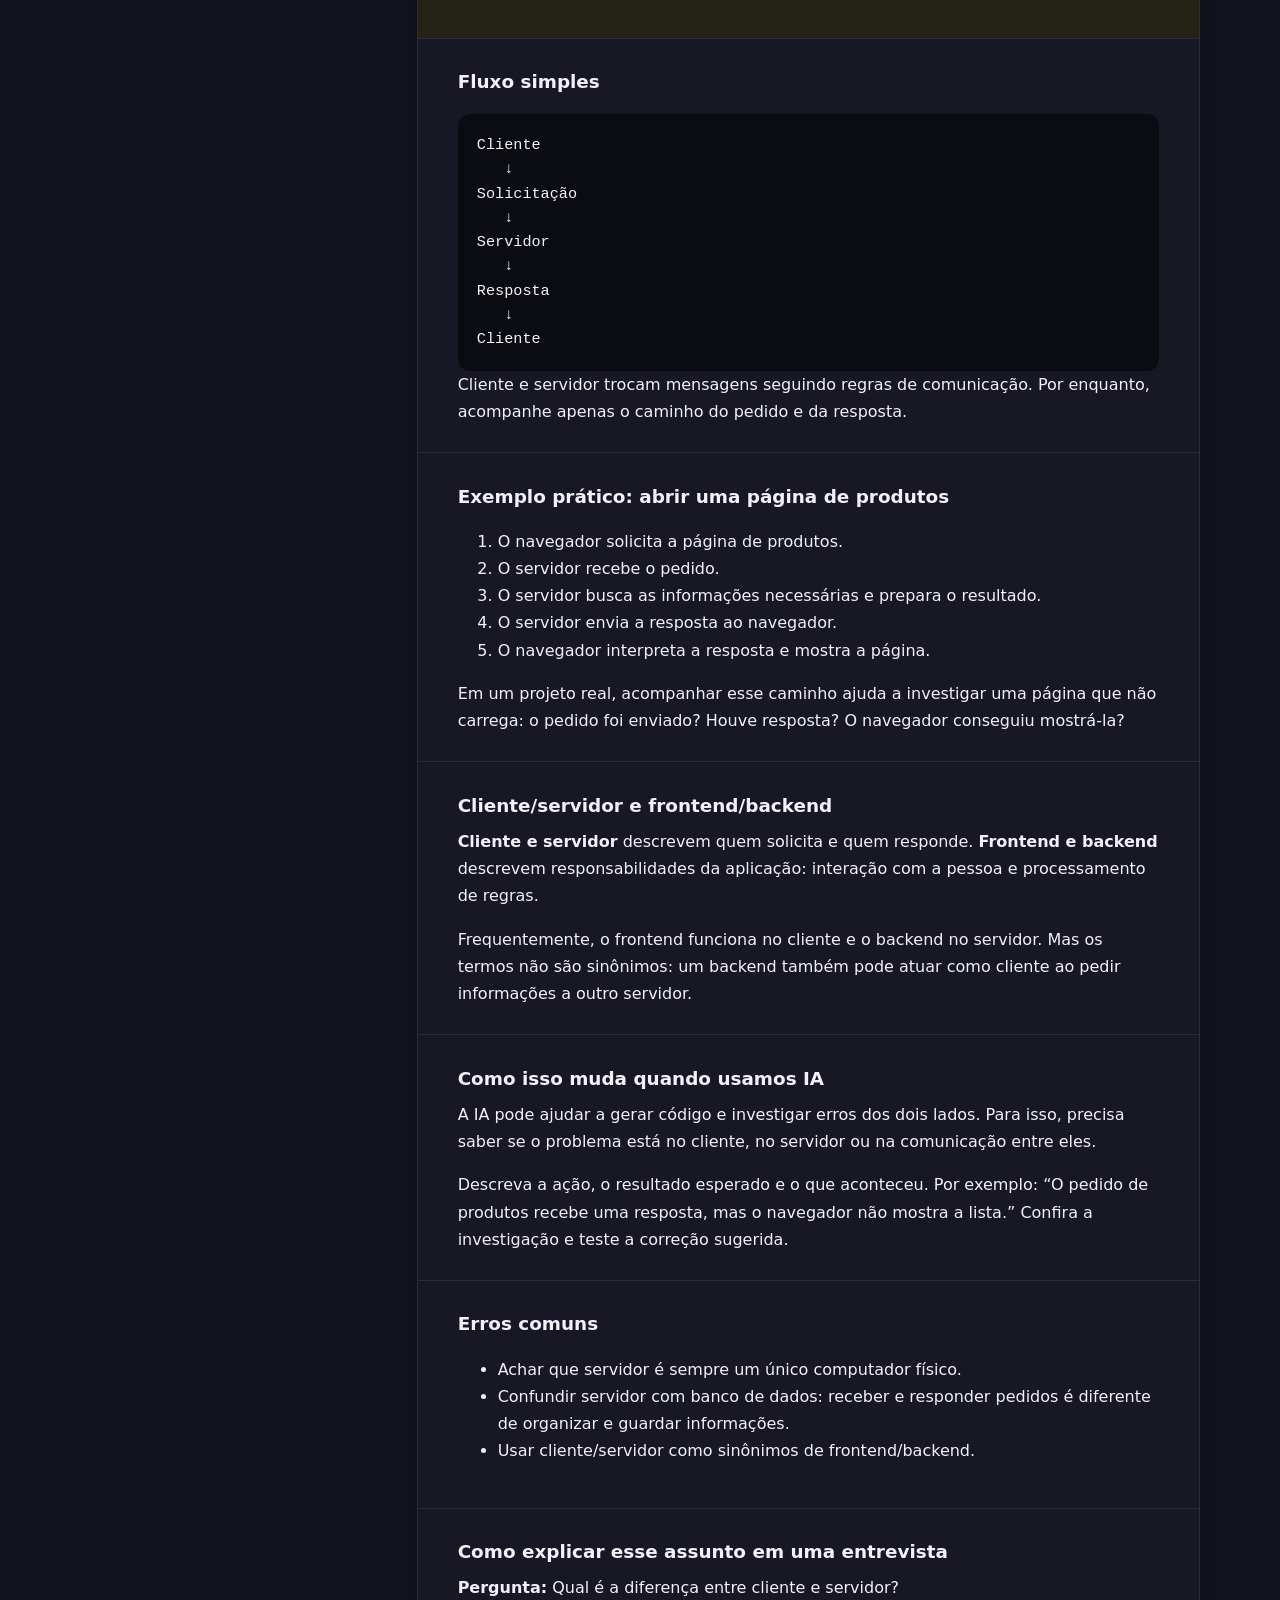
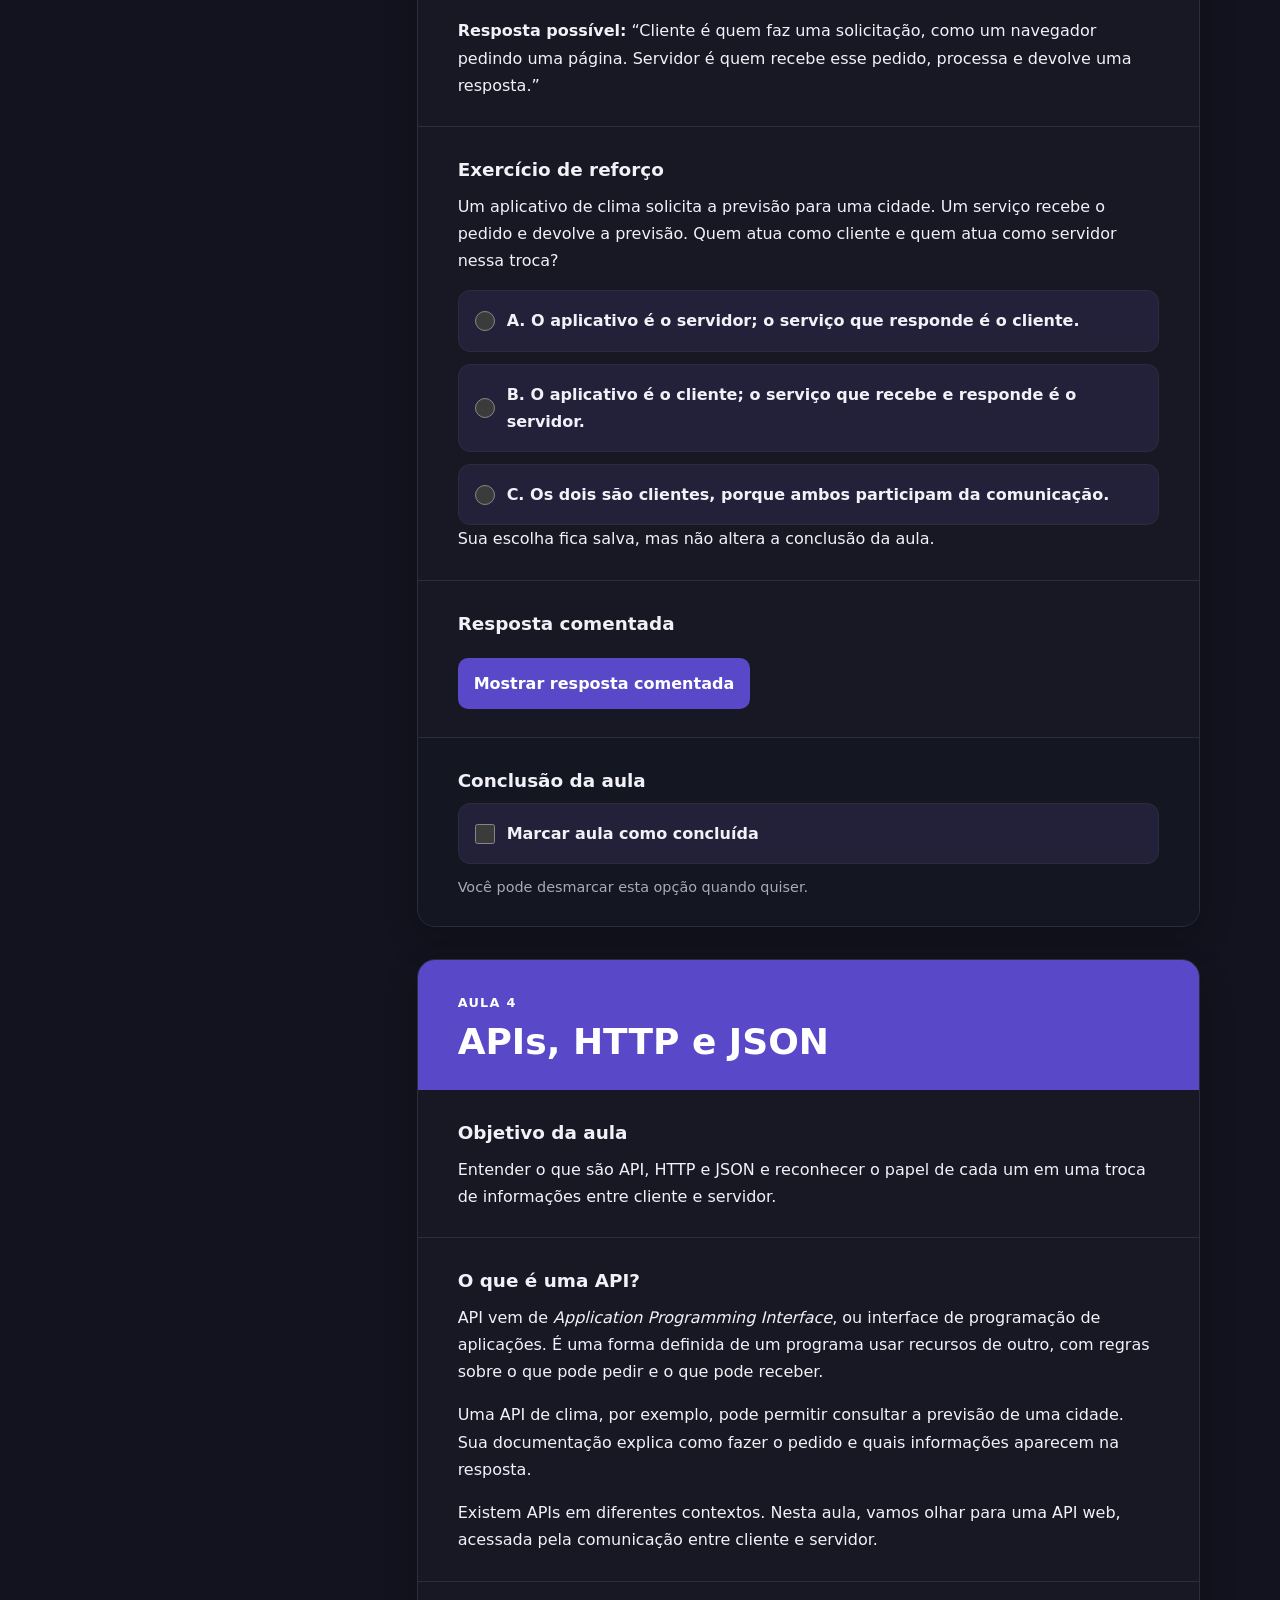
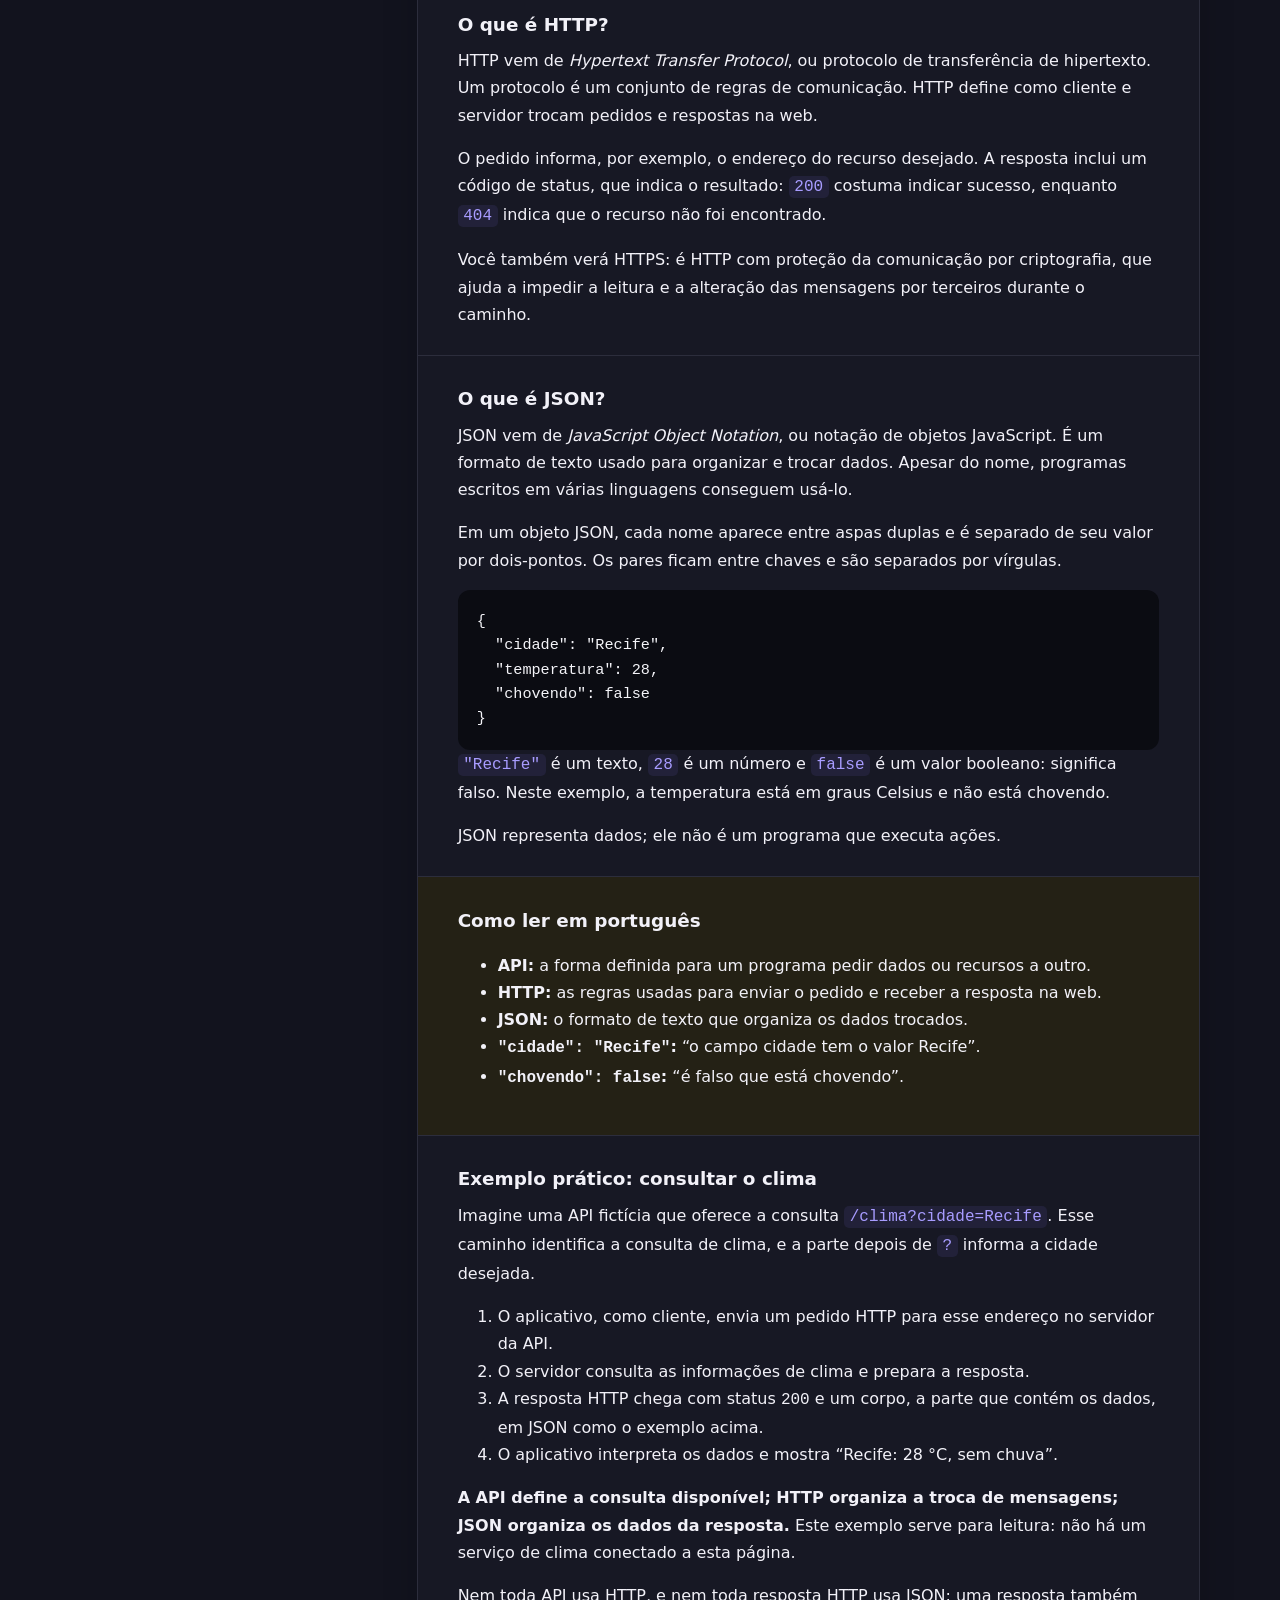
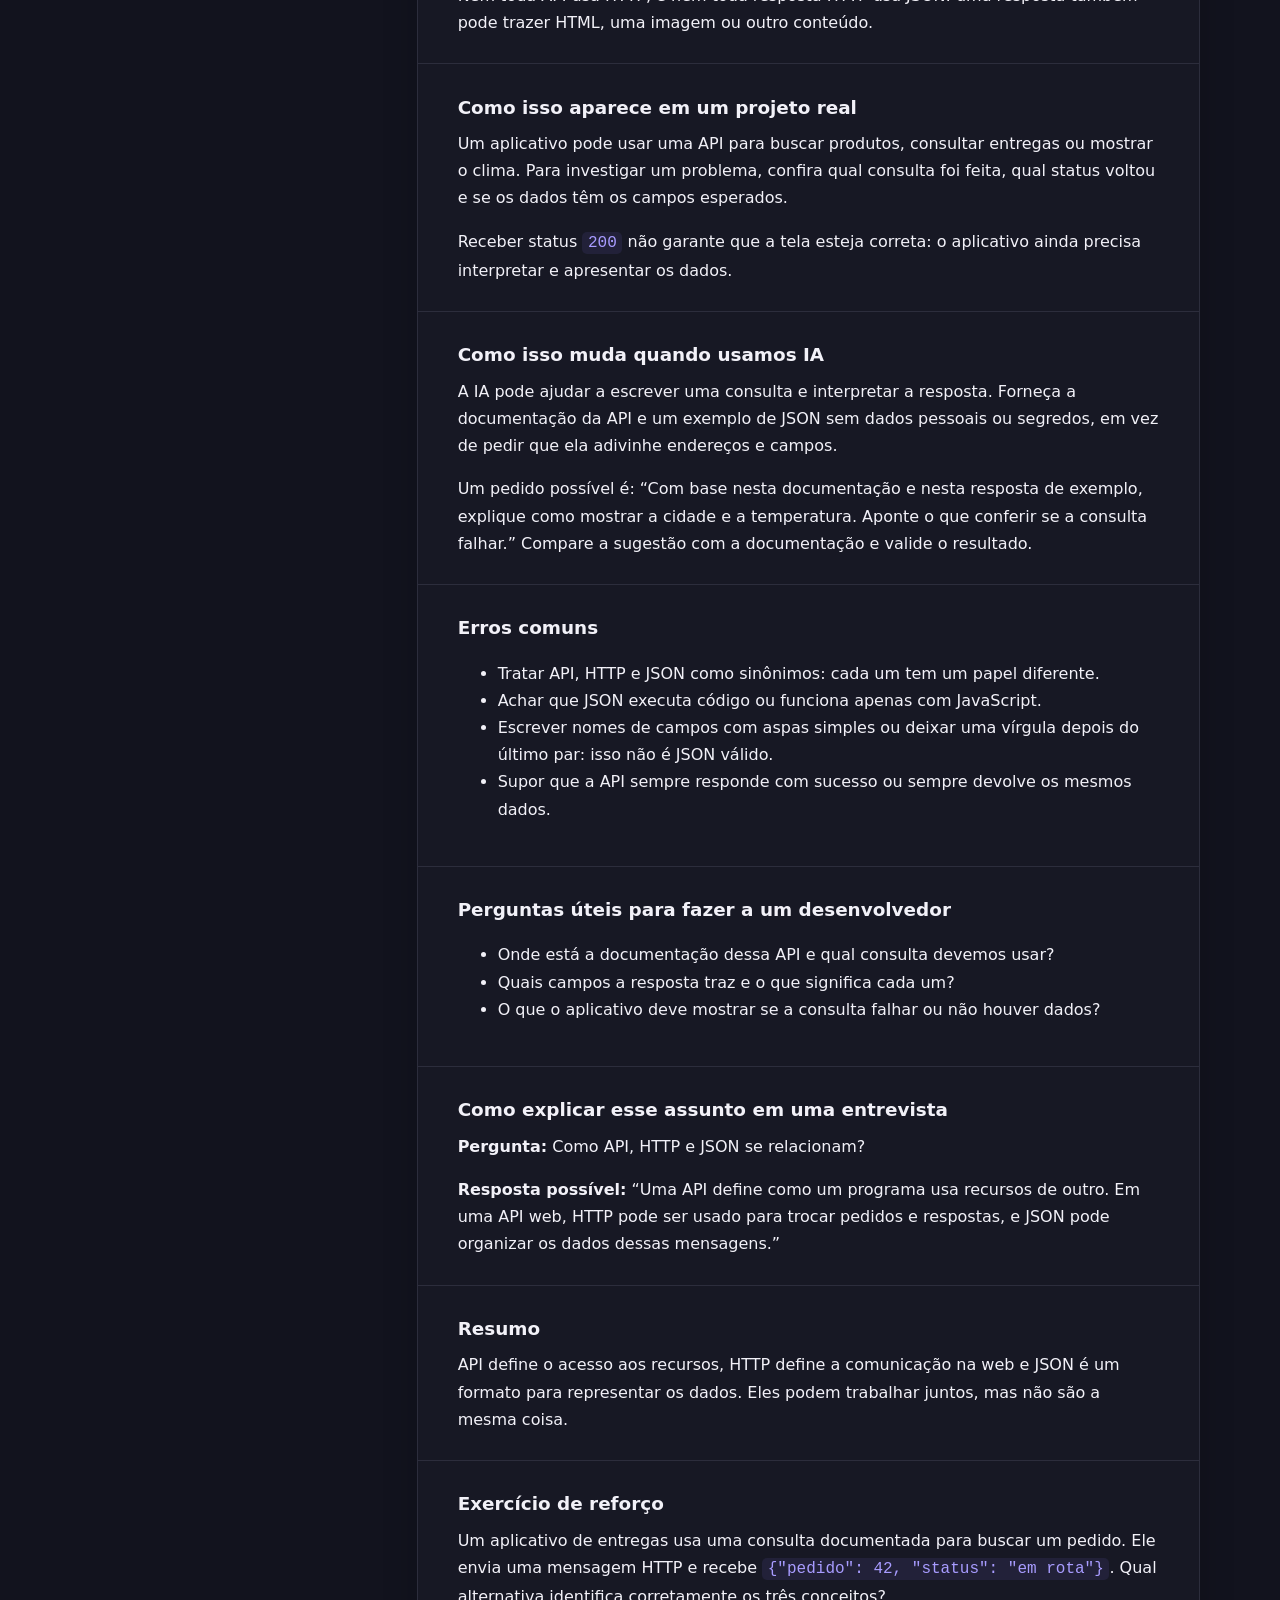
==== commit 9937c806: "feat(curso-ia): adiciona aula 6 sobre build e deploy" ====
--- a/cursos/desenvolvimento-software-ia/index.html
+++ b/cursos/desenvolvimento-software-ia/index.html
@@ -78,7 +78,14 @@
                     <a href="#aula-5">Ambiente local, staging e produção</a>
                     <span class="lesson-status">Não concluída</span>
                   </li>
-                  <li class="future">Build e deploy</li>
+                  <li
+                    class="current"
+                    data-course-id="desenvolvimento-software-ia"
+                    data-lesson-id="aula-6"
+                  >
+                    <a href="#aula-6">Build e deploy</a>
+                    <span class="lesson-status">Não concluída</span>
+                  </li>
                 </ol>
               </details>
 
@@ -1263,6 +1270,180 @@
                   <p>Você pode desmarcar esta opção quando quiser.</p>
                 </section>
               </article>
+              <article class="lesson" id="aula-6">
+                <header class="lesson-header">
+                  <span>Aula 6</span>
+                  <h3>Build e deploy</h3>
+                </header>
+
+                <section>
+                  <h4>Objetivo da aula</h4>
+                  <p>Entender o que são build e deploy e distinguir preparar uma versão de disponibilizá-la em um ambiente.</p>
+                </section>
+
+                <section>
+                  <h4>O que é build?</h4>
+                  <p>Build é o processo de preparar os arquivos de uma versão do software para uso. Dependendo do projeto, ele pode transformar código, juntar arquivos ou reduzir seu tamanho.</p>
+                  <p>Por exemplo, um projeto pode reunir vários arquivos JavaScript em um arquivo menor para o navegador carregar. O conjunto de arquivos gerado também costuma ser chamado de build.</p>
+                  <p><strong>Preparar esses arquivos não significa publicá-los.</strong> Eles podem continuar apenas no computador de quem desenvolve.</p>
+                </section>
+
+                <section>
+                  <h4>O que é deploy?</h4>
+                  <p>Deploy é o processo de colocar uma versão do software em um ambiente e disponibilizá-la para uso ali. Em um site, isso pode envolver enviar os arquivos ao serviço que entrega as páginas aos visitantes.</p>
+                  <p>Um deploy pode ser feito em staging para validação ou em produção para atender os usuários reais. Portanto, fazer deploy não significa necessariamente publicar em produção.</p>
+                </section>
+
+                <section>
+                  <h4>Nem todo projeto precisa de um build separado</h4>
+                  <p>Um site simples com HTML, CSS e JavaScript puro, como este guia, pode usar os próprios arquivos escritos pela pessoa, sem uma transformação antes de publicá-los.</p>
+                  <p>Nesse caso, o fluxo pode ser <strong>alteração → validação → deploy</strong>. A ausência de um build separado não elimina a necessidade de revisar e testar os arquivos antes da publicação.</p>
+                  <p>O comando <code>npx serve . -l 8000</code> permite servir este guia localmente. Ele não cria um build nem publica o site na internet.</p>
+                </section>
+
+                <section class="pronunciation">
+                  <h4>Como ler em português</h4>
+                  <ul>
+                    <li><strong>Build:</strong> “preparar os arquivos da versão para uso”.</li>
+                    <li><strong>Validação:</strong> “conferir se essa versão atende ao esperado”.</li>
+                    <li><strong>Deploy:</strong> “disponibilizar a versão no ambiente escolhido”.</li>
+                    <li><strong>Build concluído:</strong> “os arquivos foram gerados; ainda preciso conferir o resultado”.</li>
+                    <li><strong>Deploy em produção:</strong> “a versão foi disponibilizada no ambiente usado pelas pessoas”.</li>
+                  </ul>
+                </section>
+
+                <section>
+                  <h4>Exemplo prático: atualizar um botão</h4>
+                  <p>Imagine um site que tem uma etapa de build. A equipe quer mudar o texto de um botão de “Enviar” para “Enviar mensagem”.</p>
+                  <ol>
+                    <li><strong>Alteração:</strong> a pessoa edita o texto no arquivo de origem, onde a equipe mantém o código do site.</li>
+                    <li><strong>Build:</strong> o processo do projeto gera os arquivos da nova versão, já com o texto atualizado.</li>
+                    <li><strong>Validação:</strong> a equipe abre a versão preparada em um ambiente de teste, confere o texto e verifica se o botão continua funcionando, inclusive por teclado.</li>
+                    <li><strong>Deploy:</strong> após revisão e autorização, a versão validada é disponibilizada em produção. A equipe confere o resultado no site publicado.</li>
+                  </ol>
+                  <p><strong>Alteração → build → validação → deploy.</strong> Esse fluxo resume a publicação neste exemplo. Se a validação precisar de staging, há também um deploy nesse ambiente antes de conferir a versão ali.</p>
+                  <p>Se um problema exigir nova alteração nos arquivos de origem, é necessário gerar e validar novamente o build antes de publicá-lo. Um build antigo não inclui mudanças feitas depois de sua geração.</p>
+                </section>
+
+                <section>
+                  <h4>Como isso aparece em um projeto real</h4>
+                  <p>Antes de publicar, a equipe precisa saber se o projeto exige build, quais arquivos devem ser enviados e em qual ambiente a versão será disponibilizada.</p>
+                  <p>Um build concluído indica que a preparação terminou, mas não comprova que todos os comportamentos estão corretos. Da mesma forma, um deploy concluído não dispensa conferir se o sistema funciona no ambiente de destino.</p>
+                </section>
+
+                <section>
+                  <h4>Como isso muda quando usamos IA</h4>
+                  <p>A IA pode ajudar a alterar arquivos, identificar como o projeto prepara uma versão e analisar erros. Ela precisa conhecer as instruções do projeto e os critérios de validação, sem inventar uma etapa de build que não existe.</p>
+                  <p>Um pedido possível é: “Altere o texto do botão, siga a preparação já usada neste projeto e confira o resultado. Informe o que foi validado e pare antes de fazer deploy.” Revise as mudanças antes de autorizar a publicação.</p>
+                </section>
+
+                <section>
+                  <h4>Erros comuns</h4>
+                  <ul>
+                    <li>Achar que executar o build já atualiza o site publicado.</li>
+                    <li>Publicar arquivos de um build antigo depois de alterar o código.</li>
+                    <li>Tratar a conclusão do build como prova de que a versão funciona corretamente.</li>
+                    <li>Adicionar ferramentas de build a um projeto simples sem uma necessidade clara.</li>
+                    <li>Fazer deploy no ambiente errado por não conferir o destino.</li>
+                  </ul>
+                </section>
+
+                <section>
+                  <h4>Perguntas úteis para fazer a um desenvolvedor</h4>
+                  <ul>
+                    <li>Este projeto precisa de build ou usa diretamente os arquivos de origem?</li>
+                    <li>Quais arquivos representam a versão que será publicada?</li>
+                    <li>O que foi validado e em qual ambiente será feito o deploy?</li>
+                  </ul>
+                </section>
+
+                <section>
+                  <h4>Como explicar esse assunto em uma entrevista</h4>
+                  <p><strong>Pergunta:</strong> Qual é a diferença entre build e deploy?</p>
+                  <p><strong>Resposta possível:</strong> “Build prepara os arquivos de uma versão. Deploy disponibiliza essa versão em um ambiente, como staging ou produção. Alguns projetos simples usam seus arquivos diretamente e não precisam de uma etapa de build separada.”</p>
+                </section>
+
+                <section>
+                  <h4>Resumo</h4>
+                  <p>Preparar uma versão e publicá-la são ações diferentes. Quando existe build, valide o resultado que será disponibilizado. Quando não existe, valide os próprios arquivos antes do deploy.</p>
+                </section>
+
+                <section>
+                  <h4>Exercício de reforço</h4>
+                  <p>Uma equipe alterou o título de uma página e concluiu o build sem erros. Os arquivos gerados continuam apenas no computador local, e ninguém conferiu a página preparada. O que podemos afirmar?</p>
+                  <div class="exercise-options">
+                    <label class="completion-control" for="exercise-ia-aula-6-option-a">
+                      <input
+                        class="exercise-answer-input"
+                        id="exercise-ia-aula-6-option-a"
+                        name="exercise-ia-aula-6"
+                        type="radio"
+                        value="a"
+                        data-course-id="desenvolvimento-software-ia"
+                        data-exercise-id="aula-6-exercicio"
+                      />
+                      <span><strong>A.</strong> O site em produção já foi atualizado, porque build e deploy são a mesma ação.</span>
+                    </label>
+                    <label class="completion-control" for="exercise-ia-aula-6-option-b">
+                      <input
+                        class="exercise-answer-input"
+                        id="exercise-ia-aula-6-option-b"
+                        name="exercise-ia-aula-6"
+                        type="radio"
+                        value="b"
+                        data-course-id="desenvolvimento-software-ia"
+                        data-exercise-id="aula-6-exercicio"
+                      />
+                      <span><strong>B.</strong> Os arquivos da versão foram preparados, mas ainda precisam de validação e de deploy para atualizar o site em produção.</span>
+                    </label>
+                    <label class="completion-control" for="exercise-ia-aula-6-option-c">
+                      <input
+                        class="exercise-answer-input"
+                        id="exercise-ia-aula-6-option-c"
+                        name="exercise-ia-aula-6"
+                        type="radio"
+                        value="c"
+                        data-course-id="desenvolvimento-software-ia"
+                        data-exercise-id="aula-6-exercicio"
+                      />
+                      <span><strong>C.</strong> A versão está completamente validada, pois um build sem erros comprova que a página funciona.</span>
+                    </label>
+                  </div>
+                  <p>Sua escolha fica salva, mas não altera a conclusão da aula.</p>
+                </section>
+
+                <section>
+                  <h4>Resposta comentada</h4>
+                  <button
+                    class="answer-toggle"
+                    type="button"
+                    aria-expanded="false"
+                    aria-controls="exercise-answer-ia-6"
+                  >
+                    Mostrar resposta comentada
+                  </button>
+                  <div class="answer" id="exercise-answer-ia-6" hidden>
+                    <p><strong>A resposta correta é a opção B.</strong></p>
+                    <p>O build preparou os arquivos localmente. Como eles ainda não foram disponibilizados em produção, essa preparação não atualizou o site publicado.</p>
+                    <p>A equipe deve conferir a versão gerada antes de liberá-la. A opção A confunde preparação com publicação; a opção C confunde build concluído com validação do comportamento.</p>
+                  </div>
+                </section>
+
+                <section class="lesson-completion">
+                  <h4>Conclusão da aula</h4>
+                  <label class="completion-control" for="completion-ia-aula-6">
+                    <input
+                      class="lesson-completion-input"
+                      id="completion-ia-aula-6"
+                      type="checkbox"
+                      data-course-id="desenvolvimento-software-ia"
+                      data-lesson-id="aula-6"
+                    />
+                    <span class="completion-label-text">Marcar aula como concluída</span>
+                  </label>
+                  <p>Você pode desmarcar esta opção quando quiser.</p>
+                </section>
+              </article>
             </div>
           </div>
         </div>
